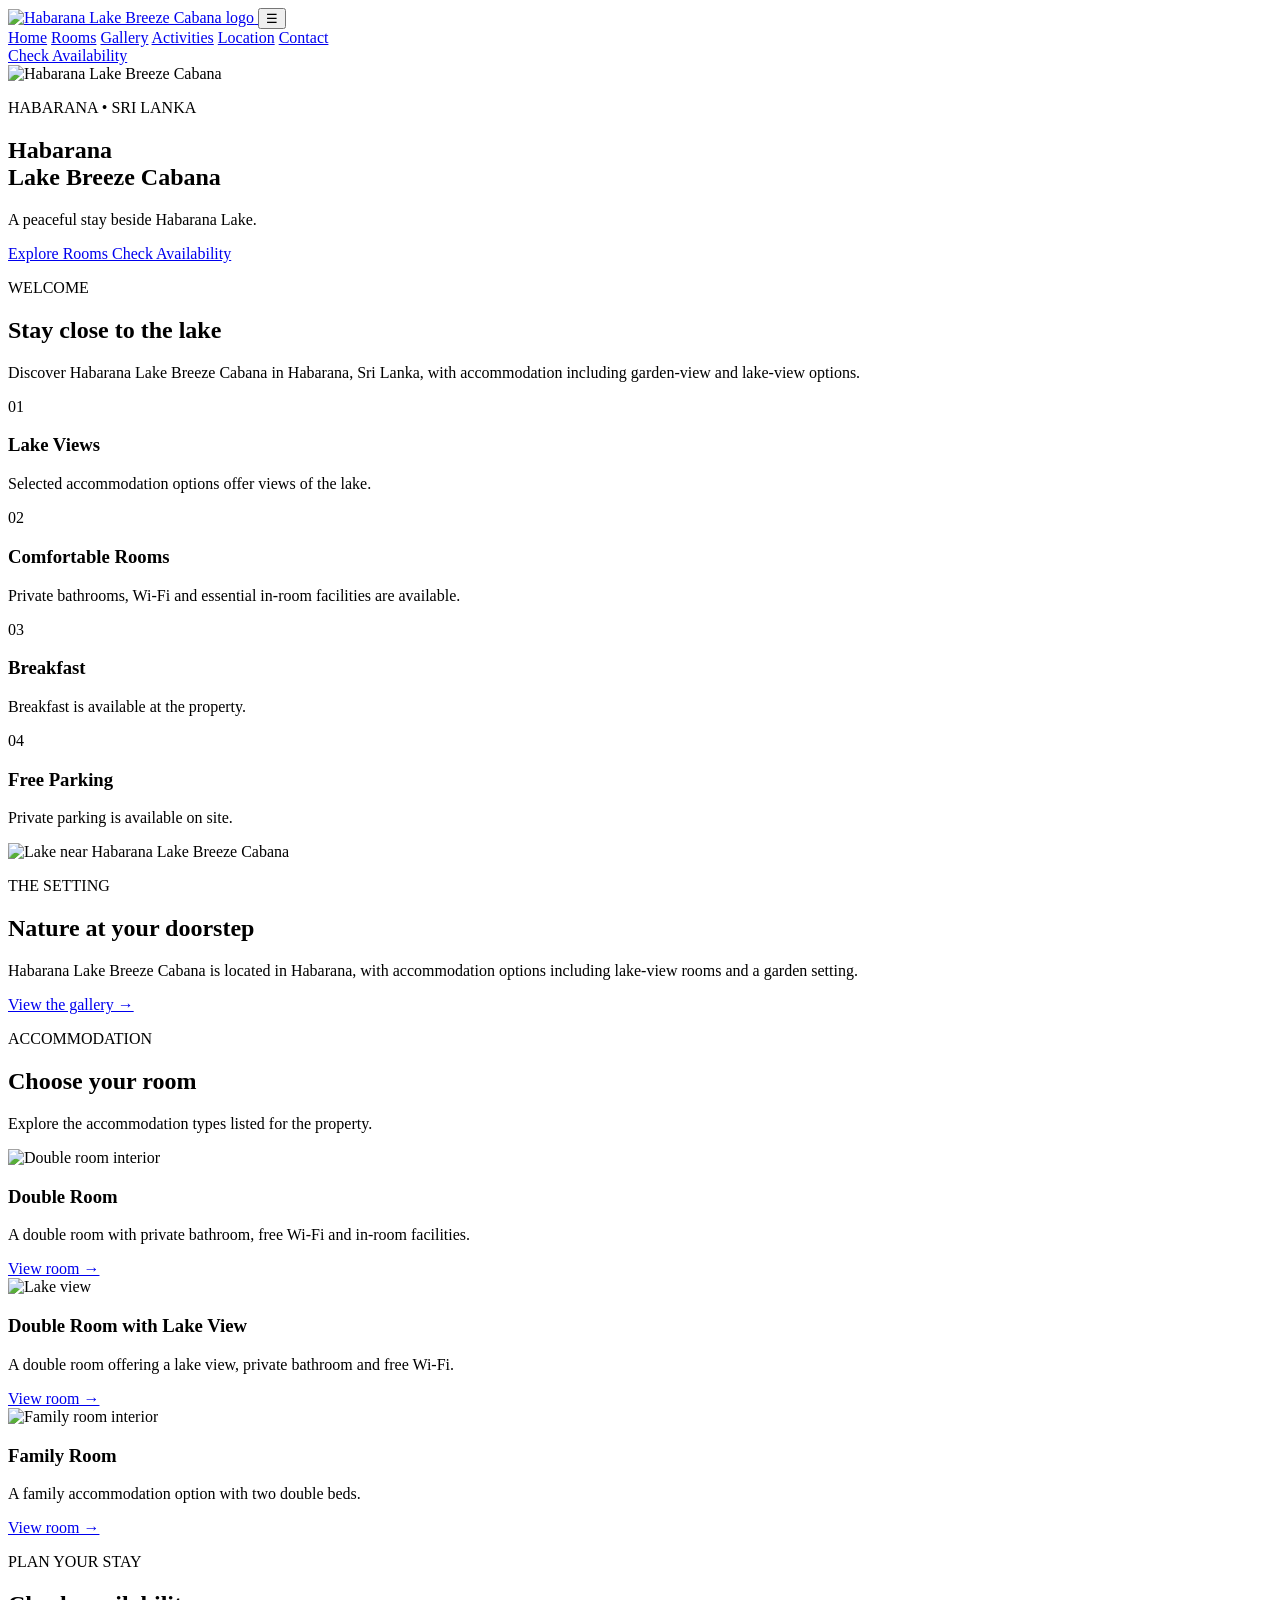
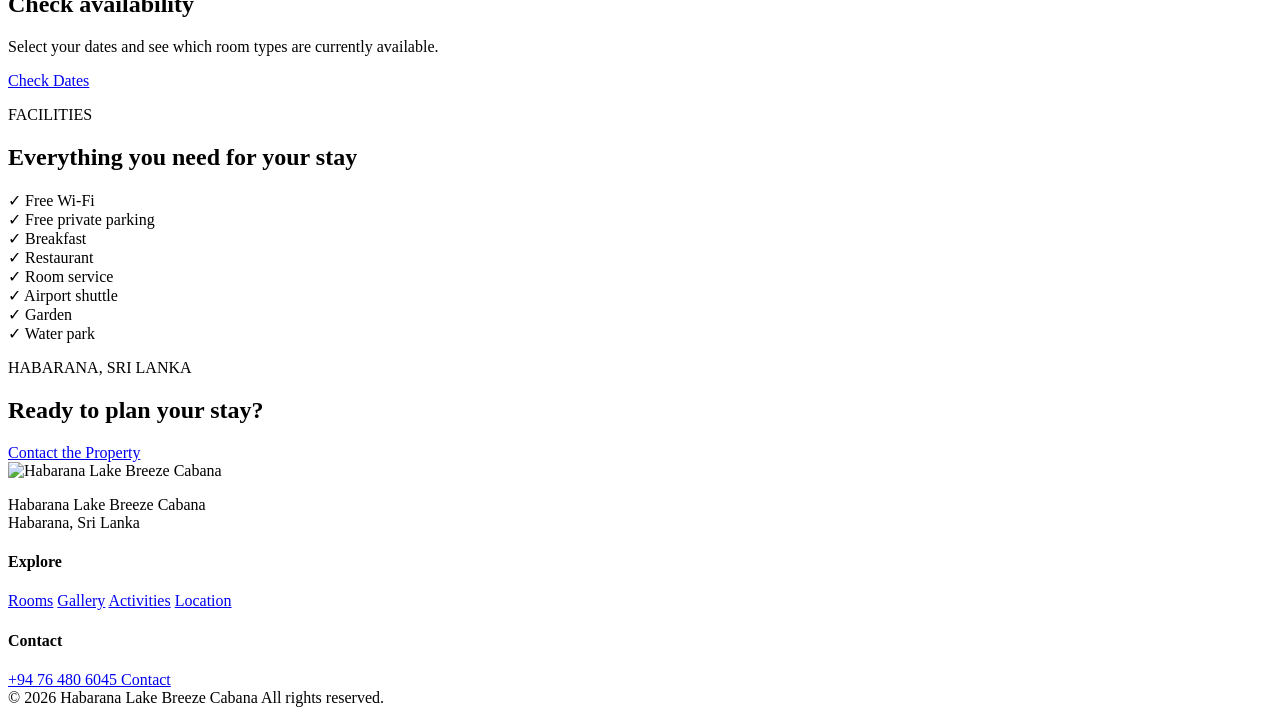
==== index.html @ b533b198 "Add index.html for Habarana Lake Breeze Cabana This commit adds a new HTML file for the Habarana Lak" ====
<!DOCTYPE html>
<html lang="en">
<head>
    <meta charset="UTF-8">
    <meta name="viewport" content="width=device-width, initial-scale=1.0">

    <title>Habarana Lake Breeze Cabana | Habarana, Sri Lanka</title>

    <meta
        name="description"
        content="Habarana Lake Breeze Cabana in Habarana, Sri Lanka. Explore rooms, lake views, facilities, availability and contact information."
    >

    <meta name="theme-color" content="#244b43">

    <link rel="stylesheet" href="style.css">

    <link
        rel="preconnect"
        href="https://fonts.googleapis.com"
    >

    <link
        rel="preconnect"
        href="https://fonts.gstatic.com"
        crossorigin
    >

    <link
        href="https://fonts.googleapis.com/css2?family=DM+Sans:wght@400;500;600;700&family=Playfair+Display:wght@500;600;700&display=swap"
        rel="stylesheet"
    >
</head>

<body>

<header class="site-header">

    <a href="index.html" class="logo">
        <img src="images/logo.png" alt="Habarana Lake Breeze Cabana logo">
    </a>

    <button class="menu-button" id="menuButton" aria-label="Open menu">
        ☰
    </button>

    <nav id="mainNav">
        <a href="index.html">Home</a>
        <a href="rooms.html">Rooms</a>
        <a href="gallery.html">Gallery</a>
        <a href="activities.html">Activities</a>
        <a href="location.html">Location</a>
        <a href="contact.html">Contact</a>
    </nav>

    <a class="header-book" href="rooms.html#availability">
        Check Availability
    </a>

</header>


<main>

<section class="hero">

    <img
        src="images/hero.jpg"
        alt="Habarana Lake Breeze Cabana"
        class="hero-image"
    >

    <div class="hero-overlay"></div>

    <div class="hero-content">

        <p class="eyebrow">HABARANA • SRI LANKA</p>

        <h1>
            Habarana<br>
            Lake Breeze Cabana
        </h1>

        <p class="hero-text">
            A peaceful stay beside Habarana Lake.
        </p>

        <div class="hero-buttons">

            <a href="rooms.html" class="button primary">
                Explore Rooms
            </a>

            <a href="rooms.html#availability" class="button secondary">
                Check Availability
            </a>

        </div>

    </div>

</section>


<section class="intro section">

    <div class="section-heading">

        <p class="eyebrow dark">
            WELCOME
        </p>

        <h2>
            Stay close to the lake
        </h2>

        <p>
            Discover Habarana Lake Breeze Cabana in Habarana,
            Sri Lanka, with accommodation including garden-view
            and lake-view options.
        </p>

    </div>

    <div class="feature-grid">

        <article class="feature-card">
            <span>01</span>
            <h3>Lake Views</h3>
            <p>
                Selected accommodation options offer views
                of the lake.
            </p>
        </article>

        <article class="feature-card">
            <span>02</span>
            <h3>Comfortable Rooms</h3>
            <p>
                Private bathrooms, Wi-Fi and essential
                in-room facilities are available.
            </p>
        </article>

        <article class="feature-card">
            <span>03</span>
            <h3>Breakfast</h3>
            <p>
                Breakfast is available at the property.
            </p>
        </article>

        <article class="feature-card">
            <span>04</span>
            <h3>Free Parking</h3>
            <p>
                Private parking is available on site.
            </p>
        </article>

    </div>

</section>


<section class="split-section">

    <div class="split-image">
        <img
            src="images/lake-1.jpg"
            alt="Lake near Habarana Lake Breeze Cabana"
        >
    </div>

    <div class="split-content">

        <p class="eyebrow dark">
            THE SETTING
        </p>

        <h2>
            Nature at your doorstep
        </h2>

        <p>
            Habarana Lake Breeze Cabana is located in Habarana,
            with accommodation options including lake-view rooms
            and a garden setting.
        </p>

        <a href="gallery.html" class="text-link">
            View the gallery →
        </a>

    </div>

</section>


<section class="rooms-preview section">

    <div class="section-heading">

        <p class="eyebrow dark">
            ACCOMMODATION
        </p>

        <h2>
            Choose your room
        </h2>

        <p>
            Explore the accommodation types listed for the property.
        </p>

    </div>


    <div class="room-grid">

        <article class="room-card">

            <img
                src="images/interior-1.jpg"
                alt="Double room interior"
            >

            <div class="room-card-body">

                <h3>Double Room</h3>

                <p>
                    A double room with private bathroom,
                    free Wi-Fi and in-room facilities.
                </p>

                <a href="rooms.html#double-room">
                    View room →
                </a>

            </div>

        </article>


        <article class="room-card">

            <img
                src="images/lake-2.jpg"
                alt="Lake view"
            >

            <div class="room-card-body">

                <h3>Double Room with Lake View</h3>

                <p>
                    A double room offering a lake view,
                    private bathroom and free Wi-Fi.
                </p>

                <a href="rooms.html#lake-view">
                    View room →
                </a>

            </div>

        </article>


        <article class="room-card">

            <img
                src="images/interior-2.jpg"
                alt="Family room interior"
            >

            <div class="room-card-body">

                <h3>Family Room</h3>

                <p>
                    A family accommodation option with
                    two double beds.
                </p>

                <a href="rooms.html#family-room">
                    View room →
                </a>

            </div>

        </article>

    </div>

</section>


<section class="availability-home">

    <div>

        <p class="eyebrow">
            PLAN YOUR STAY
        </p>

        <h2>
            Check availability
        </h2>

        <p>
            Select your dates and see which room types
            are currently available.
        </p>

    </div>

    <a href="rooms.html#availability" class="button light">
        Check Dates
    </a>

</section>


<section class="facilities section">

    <div class="section-heading">

        <p class="eyebrow dark">
            FACILITIES
        </p>

        <h2>
            Everything you need for your stay
        </h2>

    </div>


    <div class="facility-grid">

        <div>✓ Free Wi-Fi</div>
        <div>✓ Free private parking</div>
        <div>✓ Breakfast</div>
        <div>✓ Restaurant</div>
        <div>✓ Room service</div>
        <div>✓ Airport shuttle</div>
        <div>✓ Garden</div>
        <div>✓ Water park</div>

    </div>

</section>


<section class="cta-section">

    <div>

        <p class="eyebrow">
            HABARANA, SRI LANKA
        </p>

        <h2>
            Ready to plan your stay?
        </h2>

    </div>

    <a href="contact.html" class="button light">
        Contact the Property
    </a>

</section>

</main>


<footer>

    <div class="footer-main">

        <div>

            <img
                src="images/logo.png"
                class="footer-logo"
                alt="Habarana Lake Breeze Cabana"
            >

            <p>
                Habarana Lake Breeze Cabana<br>
                Habarana, Sri Lanka
            </p>

        </div>


        <div>

            <h4>Explore</h4>

            <a href="rooms.html">Rooms</a>
            <a href="gallery.html">Gallery</a>
            <a href="activities.html">Activities</a>
            <a href="location.html">Location</a>

        </div>


        <div>

            <h4>Contact</h4>

            <a href="tel:+94764806045">
                +94 76 480 6045
            </a>

            <a href="contact.html">
                Contact
            </a>

        </div>

    </div>


    <div class="footer-bottom">

        <span>
            © 2026 Habarana Lake Breeze Cabana
        </span>

        <span>
            All rights reserved.
        </span>

    </div>

</footer>


<script src="script.js"></script>

</body>
</html>
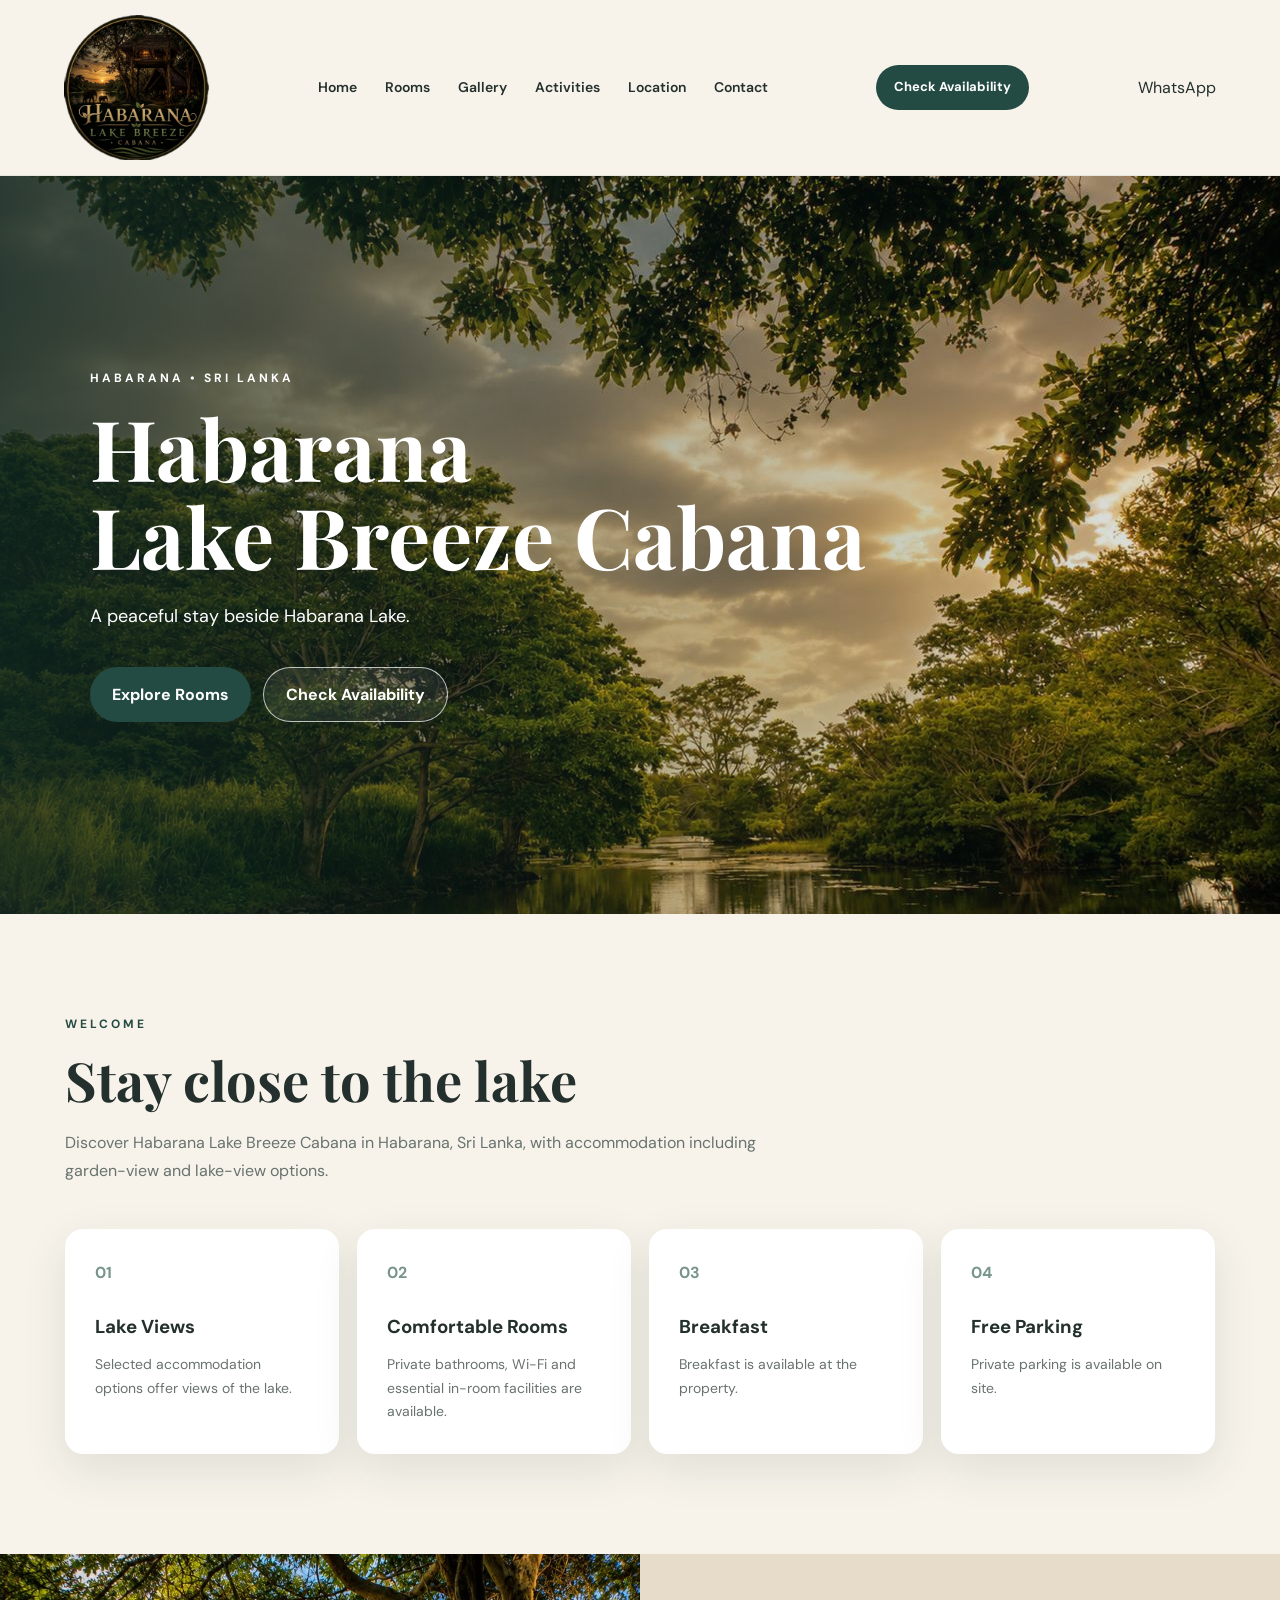
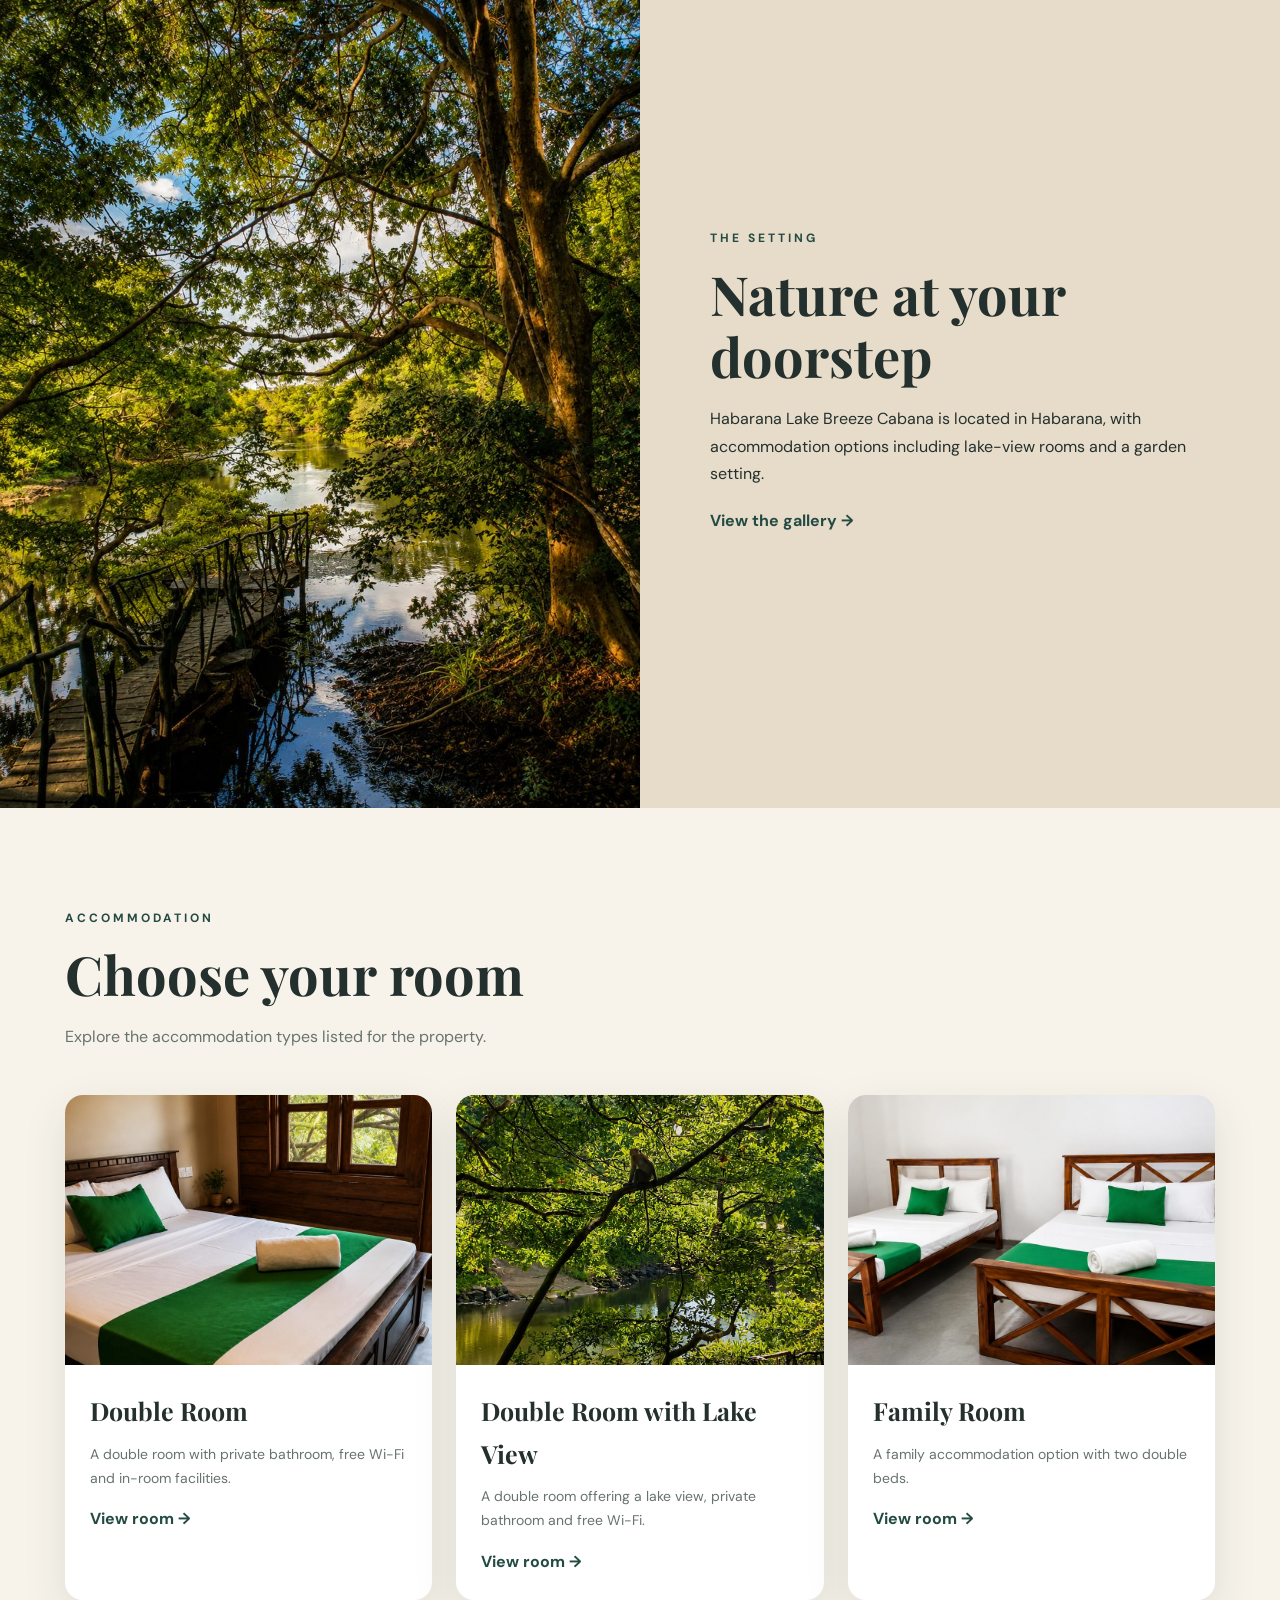
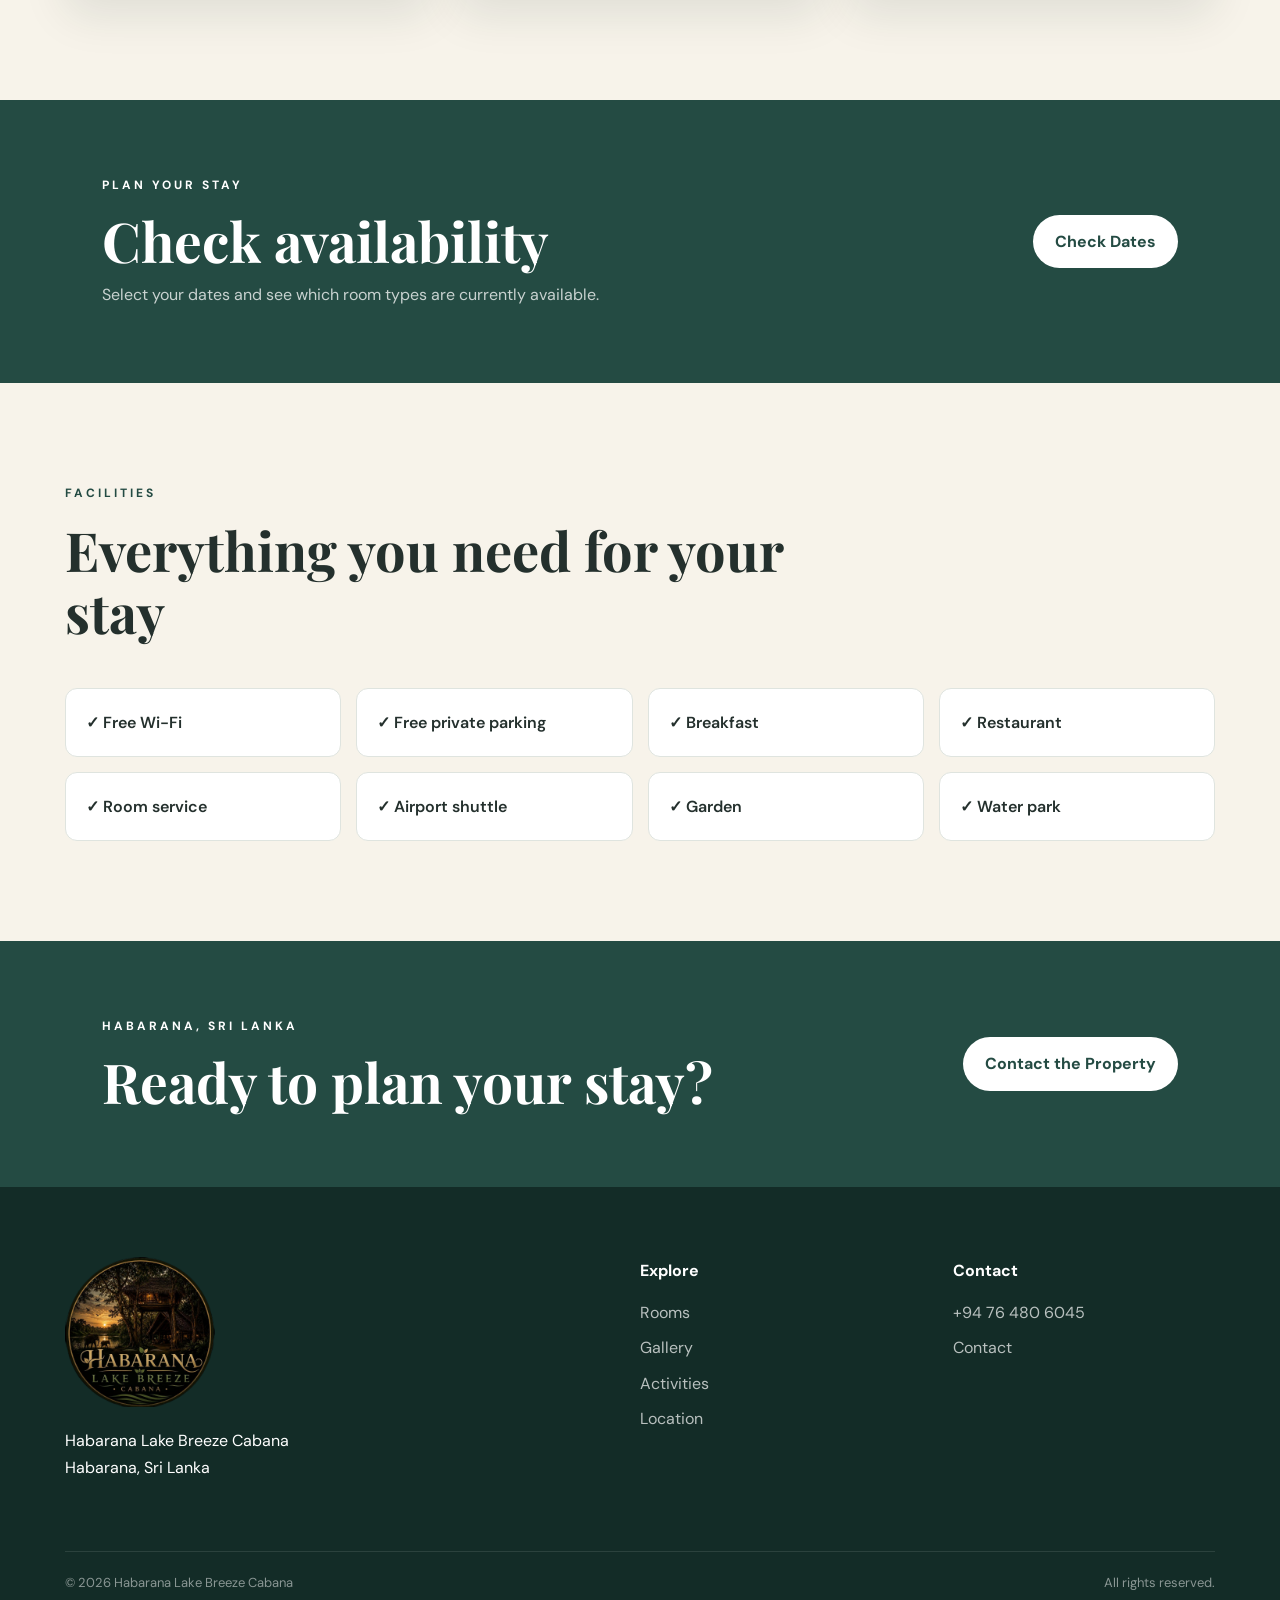
==== commit cf1e44d5: "Add WhatsApp button to index.html" ====
--- a/index.html
+++ b/index.html
@@ -57,6 +57,15 @@
         Check Availability
     </a>
 
+    <a
+    href="https://wa.me/94764806045"
+    class="whatsapp-button"
+    target="_blank"
+    rel="noopener noreferrer"
+>
+    WhatsApp
+    </a>
+    
 </header>
 
 
--- a/style.css
+++ b/style.css
@@ -0,0 +1,1265 @@
+:root {
+
+    --forest: #244b43;
+    --forest-dark: #17362f;
+    --sage: #78958a;
+    --cream: #f7f3ea;
+    --sand: #e7dcc9;
+    --white: #ffffff;
+    --ink: #24302d;
+    --muted: #68736f;
+    --border: #dfe4df;
+
+    --serif: "Playfair Display", serif;
+    --sans: "DM Sans", sans-serif;
+
+    --radius: 18px;
+    --shadow: 0 15px 45px rgba(20, 45, 38, .10);
+
+}
+
+
+* {
+    box-sizing: border-box;
+    margin: 0;
+    padding: 0;
+}
+
+
+html {
+    scroll-behavior: smooth;
+}
+
+
+body {
+
+    font-family: var(--sans);
+    color: var(--ink);
+    background: var(--cream);
+    line-height: 1.7;
+
+}
+
+
+img {
+
+    width: 100%;
+    display: block;
+    object-fit: cover;
+
+}
+
+
+a {
+
+    color: inherit;
+    text-decoration: none;
+
+}
+
+
+.site-header {
+
+    position: sticky;
+    top: 0;
+    z-index: 1000;
+
+    display: flex;
+    align-items: center;
+    justify-content: space-between;
+
+    gap: 25px;
+
+    padding: 15px 5%;
+
+    background: rgba(247,243,234,.96);
+    backdrop-filter: blur(12px);
+
+    border-bottom: 1px solid rgba(36,75,67,.08);
+
+}
+
+
+.logo img {
+
+    width: 145px;
+    height: auto;
+    object-fit: contain;
+
+}
+
+
+nav {
+
+    display: flex;
+    align-items: center;
+    gap: 28px;
+
+}
+
+
+nav a {
+
+    font-size: 14px;
+    font-weight: 600;
+    color: var(--ink);
+
+    transition: .25s ease;
+
+}
+
+
+nav a:hover {
+
+    color: var(--forest);
+
+}
+
+
+.header-book {
+
+    background: var(--forest);
+    color: white;
+
+    padding: 11px 18px;
+
+    border-radius: 50px;
+
+    font-size: 13px;
+    font-weight: 700;
+
+}
+
+
+.menu-button {
+
+    display: none;
+
+    border: none;
+    background: transparent;
+
+    font-size: 25px;
+
+}
+
+
+.hero {
+
+    position: relative;
+    min-height: 82vh;
+
+    display: flex;
+    align-items: center;
+
+    overflow: hidden;
+
+}
+
+
+.hero-image {
+
+    position: absolute;
+    inset: 0;
+
+    width: 100%;
+    height: 100%;
+
+    object-fit: cover;
+
+}
+
+
+.hero-overlay {
+
+    position: absolute;
+    inset: 0;
+
+    background:
+        linear-gradient(
+            90deg,
+            rgba(15,40,34,.80),
+            rgba(15,40,34,.30),
+            rgba(15,40,34,.10)
+        );
+
+}
+
+
+.hero-content {
+
+    position: relative;
+    z-index: 2;
+
+    width: min(1100px, 90%);
+
+    margin: auto;
+
+    color: white;
+
+}
+
+
+.eyebrow {
+
+    font-size: 12px;
+    font-weight: 700;
+
+    letter-spacing: 3px;
+
+    margin-bottom: 15px;
+
+}
+
+
+.eyebrow.dark {
+
+    color: var(--forest);
+
+}
+
+
+.hero h1,
+.page-hero h1 {
+
+    font-family: var(--serif);
+
+    font-size: clamp(44px, 7vw, 84px);
+
+    line-height: 1.05;
+
+    max-width: 800px;
+
+}
+
+
+.hero-text {
+
+    margin-top: 22px;
+
+    font-size: 18px;
+
+    max-width: 550px;
+
+}
+
+
+.hero-buttons {
+
+    display: flex;
+    gap: 12px;
+
+    margin-top: 35px;
+
+    flex-wrap: wrap;
+
+}
+
+
+.button {
+
+    display: inline-flex;
+
+    align-items: center;
+    justify-content: center;
+
+    padding: 13px 22px;
+
+    border-radius: 50px;
+
+    font-weight: 700;
+
+    transition: .25s ease;
+
+    border: none;
+
+    cursor: pointer;
+
+}
+
+
+.button.primary {
+
+    background: var(--forest);
+    color: white;
+
+}
+
+
+.button.primary:hover {
+
+    background: var(--forest-dark);
+
+    transform: translateY(-2px);
+
+}
+
+
+.button.secondary {
+
+    border: 1px solid rgba(255,255,255,.7);
+
+    color: white;
+
+    background: rgba(255,255,255,.08);
+
+}
+
+
+.button.light {
+
+    background: white;
+    color: var(--forest);
+
+}
+
+
+.section {
+
+    width: min(1150px, 90%);
+
+    margin: auto;
+
+    padding-top: 100px;
+    padding-bottom: 100px;
+
+}
+
+
+.section-heading {
+
+    max-width: 720px;
+
+    margin-bottom: 45px;
+
+}
+
+
+.section-heading h2,
+.split-content h2,
+.booking-note h2 {
+
+    font-family: var(--serif);
+
+    font-size: clamp(34px, 5vw, 54px);
+
+    line-height: 1.15;
+
+    margin-bottom: 18px;
+
+}
+
+
+.section-heading p:last-child {
+
+    color: var(--muted);
+
+}
+
+
+.feature-grid {
+
+    display: grid;
+
+    grid-template-columns: repeat(4, 1fr);
+
+    gap: 18px;
+
+}
+
+
+.feature-card {
+
+    background: white;
+
+    padding: 30px;
+
+    border-radius: var(--radius);
+
+    box-shadow: var(--shadow);
+
+}
+
+
+.feature-card span {
+
+    color: var(--sage);
+
+    font-weight: 700;
+
+}
+
+
+.feature-card h3 {
+
+    margin: 25px 0 10px;
+
+}
+
+
+.feature-card p {
+
+    color: var(--muted);
+
+    font-size: 14px;
+
+}
+
+
+.split-section {
+
+    display: grid;
+
+    grid-template-columns: 1fr 1fr;
+
+    min-height: 550px;
+
+}
+
+
+.split-image img {
+
+    height: 100%;
+
+}
+
+
+.split-content {
+
+    display: flex;
+
+    flex-direction: column;
+
+    justify-content: center;
+
+    padding: 70px;
+
+    background: var(--sand);
+
+}
+
+
+.text-link {
+
+    display: inline-block;
+
+    color: var(--forest);
+
+    font-weight: 700;
+
+    margin-top: 20px;
+
+}
+
+
+.room-grid {
+
+    display: grid;
+
+    grid-template-columns: repeat(3,1fr);
+
+    gap: 24px;
+
+}
+
+
+.room-card {
+
+    overflow: hidden;
+
+    border-radius: var(--radius);
+
+    background: white;
+
+    box-shadow: var(--shadow);
+
+}
+
+
+.room-card img {
+
+    height: 270px;
+
+}
+
+
+.room-card-body {
+
+    padding: 25px;
+
+}
+
+
+.room-card-body h3 {
+
+    font-family: var(--serif);
+
+    font-size: 25px;
+
+    margin-bottom: 10px;
+
+}
+
+
+.room-card-body p {
+
+    color: var(--muted);
+
+    font-size: 14px;
+
+    margin-bottom: 15px;
+
+}
+
+
+.room-card-body a {
+
+    color: var(--forest);
+
+    font-weight: 700;
+
+}
+
+
+.availability-home,
+.cta-section {
+
+    background: var(--forest);
+
+    color: white;
+
+    padding: 75px 8%;
+
+    display: flex;
+
+    align-items: center;
+
+    justify-content: space-between;
+
+    gap: 30px;
+
+}
+
+
+.availability-home h2,
+.cta-section h2 {
+
+    font-family: var(--serif);
+
+    font-size: clamp(34px,5vw,55px);
+
+    line-height: 1.1;
+
+}
+
+
+.availability-home p:not(.eyebrow) {
+
+    color: rgba(255,255,255,.75);
+
+    margin-top: 10px;
+
+}
+
+
+.facility-grid {
+
+    display: grid;
+
+    grid-template-columns: repeat(4,1fr);
+
+    gap: 15px;
+
+}
+
+
+.facility-grid div {
+
+    background: white;
+
+    padding: 20px;
+
+    border-radius: 12px;
+
+    border: 1px solid var(--border);
+
+    font-weight: 600;
+
+}
+
+
+.page-hero {
+
+    background: var(--forest);
+
+    color: white;
+
+    padding: 100px 5%;
+
+}
+
+
+.page-hero p:last-child {
+
+    margin-top: 20px;
+
+    color: rgba(255,255,255,.75);
+
+}
+
+
+.room-detail-grid {
+
+    display: flex;
+
+    flex-direction: column;
+
+    gap: 35px;
+
+}
+
+
+.room-detail {
+
+    display: grid;
+
+    grid-template-columns: 42% 58%;
+
+    background: white;
+
+    border-radius: var(--radius);
+
+    overflow: hidden;
+
+    box-shadow: var(--shadow);
+
+}
+
+
+.room-detail img {
+
+    height: 100%;
+
+    min-height: 450px;
+
+}
+
+
+.room-detail > div {
+
+    padding: 45px;
+
+}
+
+
+.room-detail h2 {
+
+    font-family: var(--serif);
+
+    font-size: 35px;
+
+    margin-bottom: 15px;
+
+}
+
+
+.room-detail p {
+
+    color: var(--muted);
+
+}
+
+
+.room-detail ul {
+
+    display: grid;
+
+    grid-template-columns: 1fr 1fr;
+
+    margin-top: 25px;
+
+    gap: 8px;
+
+    list-style: none;
+
+    font-size: 14px;
+
+}
+
+
+.room-detail li::before {
+
+    content: "✓ ";
+
+    color: var(--forest);
+
+    font-weight: 700;
+
+}
+
+
+.availability-section {
+
+    background: var(--forest);
+
+    color: white;
+
+    padding: 100px 5%;
+
+}
+
+
+.availability-container {
+
+    width: min(1100px,100%);
+
+    margin: auto;
+
+}
+
+
+.light-heading p:last-child {
+
+    color: rgba(255,255,255,.7);
+
+}
+
+
+.availability-form {
+
+    display: grid;
+
+    grid-template-columns: 1fr 1fr auto;
+
+    gap: 15px;
+
+    align-items: end;
+
+}
+
+
+.availability-form label {
+
+    display: block;
+
+    font-size: 13px;
+
+    margin-bottom: 8px;
+
+}
+
+
+.availability-form input {
+
+    width: 100%;
+
+    padding: 15px;
+
+    border: none;
+
+    border-radius: 10px;
+
+    font: inherit;
+
+}
+
+
+.availability-results {
+
+    margin-top: 35px;
+
+    display: grid;
+
+    gap: 15px;
+
+}
+
+
+.availability-card {
+
+    background: white;
+
+    color: var(--ink);
+
+    padding: 25px;
+
+    border-radius: 15px;
+
+    display: flex;
+
+    justify-content: space-between;
+
+    align-items: center;
+
+    gap: 20px;
+
+}
+
+
+.available {
+
+    color: #28734f;
+
+    font-weight: 700;
+
+}
+
+
+.unavailable {
+
+    color: #a74646;
+
+    font-weight: 700;
+
+}
+
+
+.booking-note {
+
+    background: white;
+
+    padding: 50px;
+
+    border-radius: var(--radius);
+
+    box-shadow: var(--shadow);
+
+}
+
+
+.gallery-grid {
+
+    display: grid;
+
+    grid-template-columns: repeat(3,1fr);
+
+    gap: 15px;
+
+}
+
+
+.gallery-grid figure {
+
+    overflow: hidden;
+
+    border-radius: 15px;
+
+}
+
+
+.gallery-grid img {
+
+    height: 300px;
+
+    transition: transform .4s ease;
+
+}
+
+
+.gallery-grid figure:hover img {
+
+    transform: scale(1.04);
+
+}
+
+
+.gallery-large {
+
+    grid-column: span 2;
+
+}
+
+
+.gallery-wide {
+
+    grid-column: span 2;
+
+}
+
+
+.activity-feature {
+
+    display: grid;
+
+    grid-template-columns: 1.2fr .8fr;
+
+    background: white;
+
+    border-radius: var(--radius);
+
+    overflow: hidden;
+
+    box-shadow: var(--shadow);
+
+}
+
+
+.activity-feature img {
+
+    min-height: 450px;
+
+}
+
+
+.activity-feature > div {
+
+    padding: 55px;
+
+    display: flex;
+
+    flex-direction: column;
+
+    justify-content: center;
+
+}
+
+
+.activity-number {
+
+    color: var(--sage);
+
+    font-weight: 700;
+
+}
+
+
+.activity-feature h2 {
+
+    font-family: var(--serif);
+
+    font-size: 45px;
+
+    margin: 15px 0;
+
+}
+
+
+.nearby-grid {
+
+    display: grid;
+
+    grid-template-columns: repeat(4,1fr);
+
+    gap: 20px;
+
+}
+
+
+.nearby-grid article {
+
+    background: white;
+
+    padding: 30px;
+
+    border-radius: var(--radius);
+
+    box-shadow: var(--shadow);
+
+}
+
+
+.nearby-grid span {
+
+    color: var(--sage);
+
+    font-weight: 700;
+
+}
+
+
+.nearby-grid h3 {
+
+    margin: 15px 0;
+
+    font-family: var(--serif);
+
+    font-size: 22px;
+
+}
+
+
+.nearby-grid p {
+
+    color: var(--muted);
+
+    font-size: 14px;
+
+}
+
+
+.location-layout {
+
+    display: grid;
+
+    grid-template-columns: 1fr 1fr;
+
+    gap: 50px;
+
+    align-items: center;
+
+}
+
+
+.map-box {
+
+    min-height: 450px;
+
+    border-radius: var(--radius);
+
+    overflow: hidden;
+
+    box-shadow: var(--shadow);
+
+}
+
+
+.map-box iframe {
+
+    width: 100%;
+
+    height: 450px;
+
+    border: 0;
+
+}
+
+
+.contact-grid {
+
+    display: grid;
+
+    grid-template-columns: repeat(3,1fr);
+
+    gap: 20px;
+
+}
+
+
+.contact-card {
+
+    background: white;
+
+    padding: 35px;
+
+    border-radius: var(--radius);
+
+    box-shadow: var(--shadow);
+
+}
+
+
+.contact-card h2 {
+
+    font-family: var(--serif);
+
+    margin: 15px 0;
+
+}
+
+
+.contact-card p {
+
+    color: var(--muted);
+
+}
+
+
+footer {
+
+    background: #132c27;
+
+    color: white;
+
+}
+
+
+.footer-main {
+
+    width: min(1150px,90%);
+
+    margin: auto;
+
+    padding: 70px 0;
+
+    display: grid;
+
+    grid-template-columns: 2fr 1fr 1fr;
+
+    gap: 50px;
+
+}
+
+
+.footer-logo {
+
+    width: 150px;
+
+    margin-bottom: 20px;
+
+}
+
+
+.footer-main h4 {
+
+    margin-bottom: 15px;
+
+}
+
+
+.footer-main a {
+
+    display: block;
+
+    color: rgba(255,255,255,.7);
+
+    margin: 8px 0;
+
+}
+
+
+.footer-bottom {
+
+    border-top: 1px solid rgba(255,255,255,.1);
+
+    width: min(1150px,90%);
+
+    margin: auto;
+
+    padding: 20px 0;
+
+    display: flex;
+
+    justify-content: space-between;
+
+    color: rgba(255,255,255,.5);
+
+    font-size: 13px;
+
+}
+
+
+@media(max-width:900px) {
+
+    nav {
+        display: none;
+        position: absolute;
+        top: 75px;
+        left: 0;
+        width: 100%;
+        padding: 25px;
+        background: var(--cream);
+        flex-direction: column;
+    }
+
+    nav.open {
+        display: flex;
+    }
+
+    .menu-button {
+        display: block;
+    }
+
+    .header-book {
+        display: none;
+    }
+
+    .feature-grid,
+    .facility-grid,
+    .nearby-grid {
+        grid-template-columns: 1fr 1fr;
+    }
+
+    .room-grid,
+    .contact-grid {
+        grid-template-columns: 1fr;
+    }
+
+    .split-section,
+    .location-layout,
+    .activity-feature,
+    .room-detail {
+        grid-template-columns: 1fr;
+    }
+
+    .split-content {
+        padding: 50px 7%;
+    }
+
+    .room-detail img {
+        min-height: 300px;
+    }
+
+    .availability-form {
+        grid-template-columns: 1fr;
+    }
+
+    .gallery-grid {
+        grid-template-columns: 1fr 1fr;
+    }
+
+    .gallery-large,
+    .gallery-wide {
+        grid-column: span 2;
+    }
+
+    .footer-main {
+        grid-template-columns: 1fr 1fr;
+    }
+
+}
+
+
+@media(max-width:600px) {
+
+    .section {
+        padding-top: 70px;
+        padding-bottom: 70px;
+    }
+
+    .hero {
+        min-height: 75vh;
+    }
+
+    .feature-grid,
+    .facility-grid,
+    .nearby-grid,
+    .gallery-grid {
+        grid-template-columns: 1fr;
+    }
+
+    .gallery-large,
+    .gallery-wide {
+        grid-column: span 1;
+    }
+
+    .gallery-grid img {
+        height: 260px;
+    }
+
+    .availability-home,
+    .cta-section {
+        flex-direction: column;
+        align-items: flex-start;
+    }
+
+    .room-detail > div {
+        padding: 30px;
+    }
+
+    .room-detail ul {
+        grid-template-columns: 1fr;
+    }
+
+    .activity-feature > div {
+        padding: 35px;
+    }
+
+    .footer-main {
+        grid-template-columns: 1fr;
+    }
+
+    .footer-bottom {
+        flex-direction: column;
+        gap: 5px;
+    }
+
+}
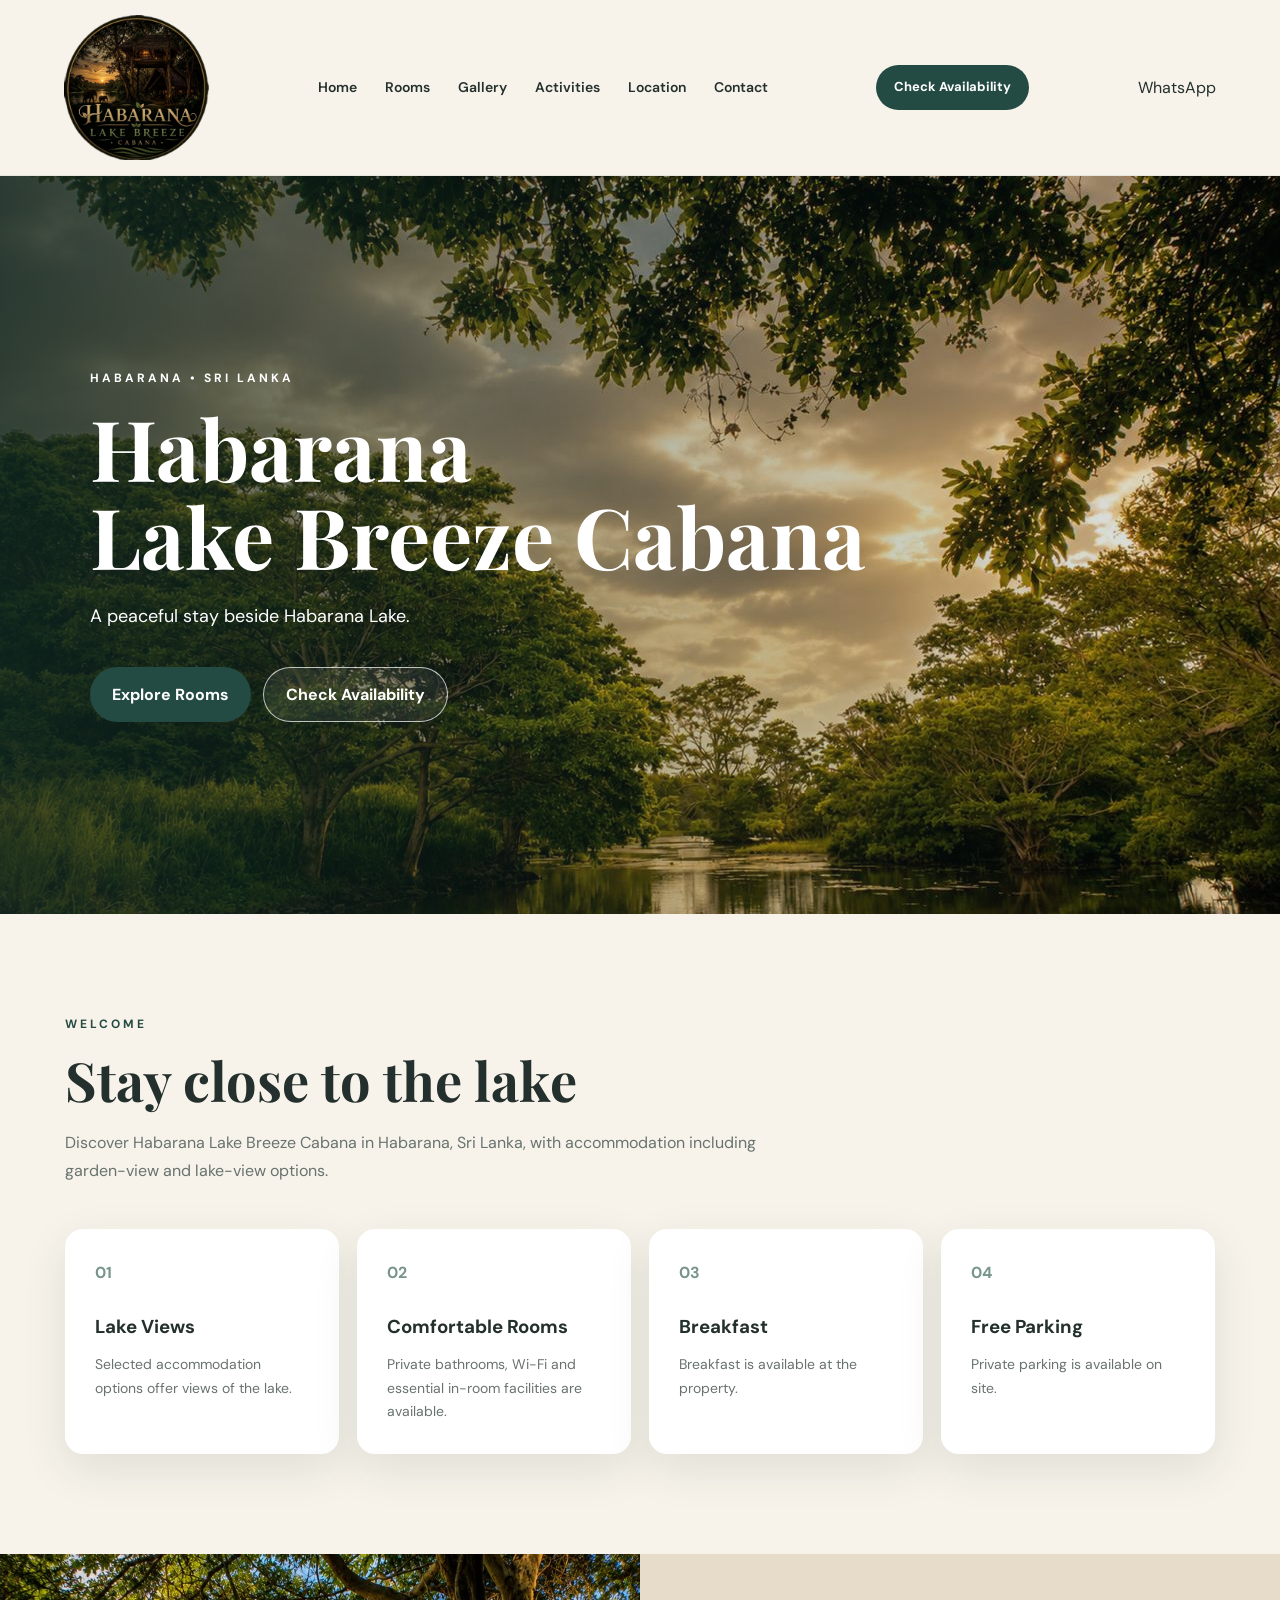
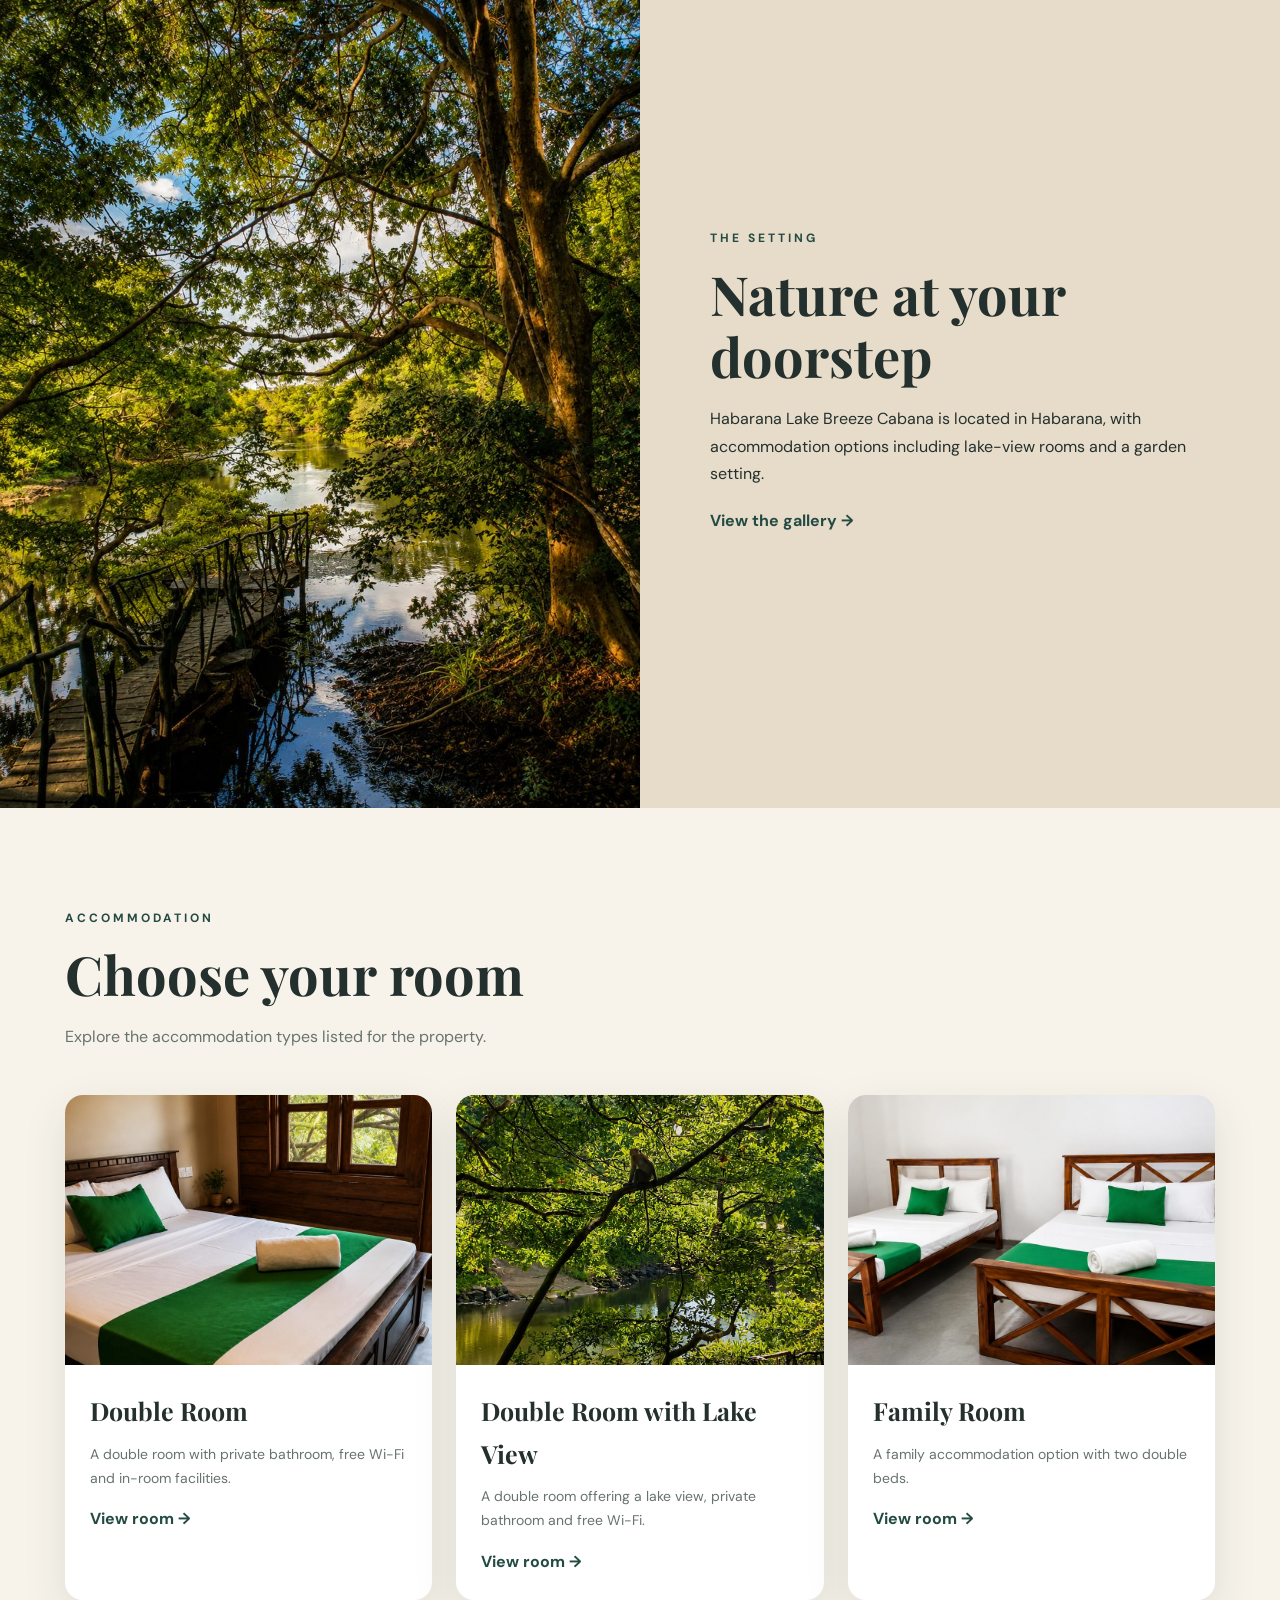
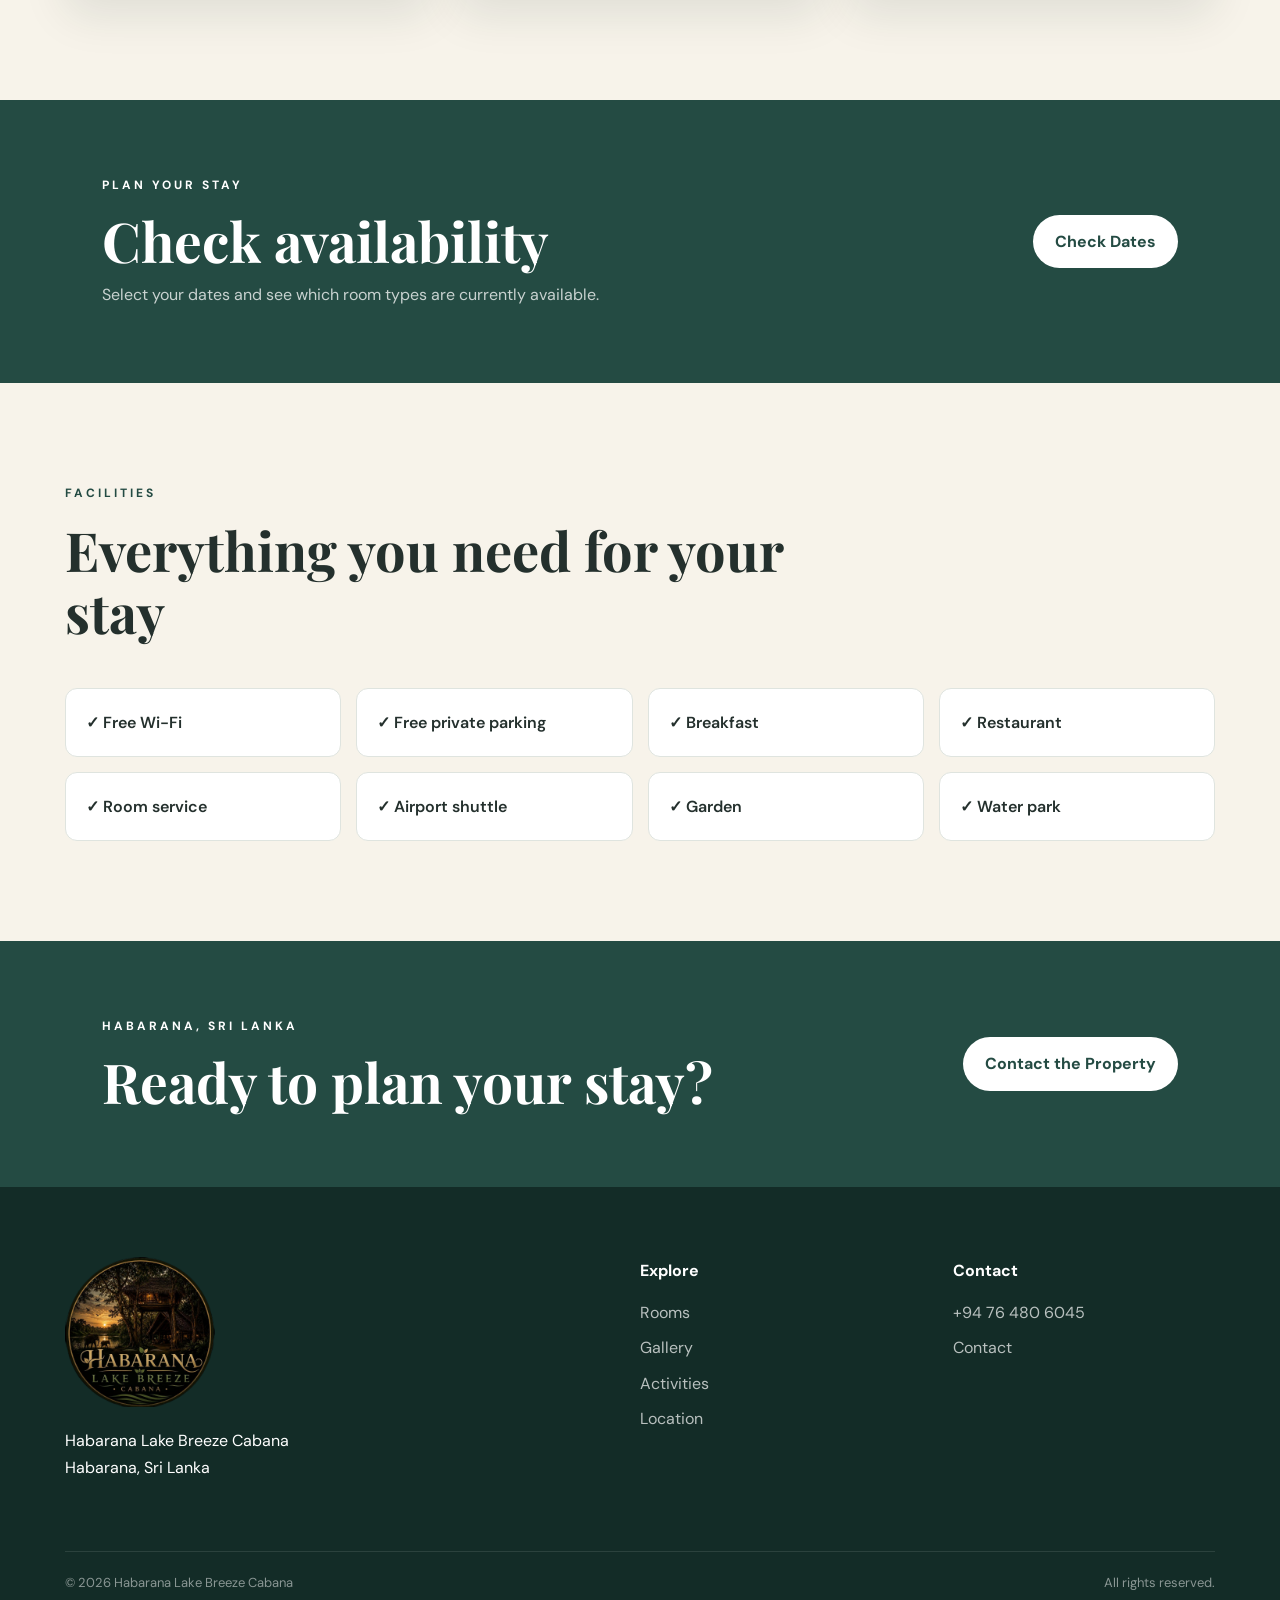
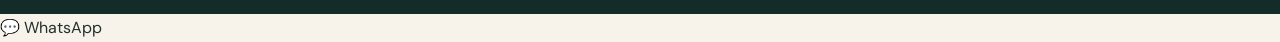
==== commit 1b8048e5: "Add WhatsApp chat link in footer Added a WhatsApp chat link to the footer." ====
--- a/index.html
+++ b/index.html
@@ -449,8 +449,18 @@
 
 </footer>
 
-
 <script src="script.js"></script>
 
+    <a
+    href="https://wa.me/94764806045"
+    class="whatsapp-float"
+    target="_blank"
+    rel="noopener noreferrer"
+    aria-label="Chat with Habarana Lake Breeze Cabana on WhatsApp"
+>
+    <span>💬</span>
+    WhatsApp
+    </a>
+    
 </body>
 </html>
--- a/style.css
+++ b/style.css
@@ -1255,6 +1255,49 @@
 
     .footer-main {
         grid-template-columns: 1fr;
+
+        
+        .whatsapp-float {
+    position: fixed;
+    right: 20px;
+    bottom: 20px;
+    z-index: 9999;
+
+    display: flex;
+    align-items: center;
+    gap: 8px;
+
+    background: #25D366;
+    color: white;
+
+    padding: 13px 18px;
+    border-radius: 50px;
+
+    font-size: 14px;
+    font-weight: 700;
+
+    box-shadow: 0 10px 30px rgba(0,0,0,.20);
+
+    transition: .25s ease;
+}
+
+.whatsapp-float:hover {
+    transform: translateY(-3px);
+}
+
+.whatsapp-float span {
+    font-size: 18px;
+}
+
+@media (max-width: 600px) {
+
+    .whatsapp-float {
+        right: 15px;
+        bottom: 15px;
+        padding: 12px 16px;
+    }
+
+        }
     }
 
     .footer-bottom {
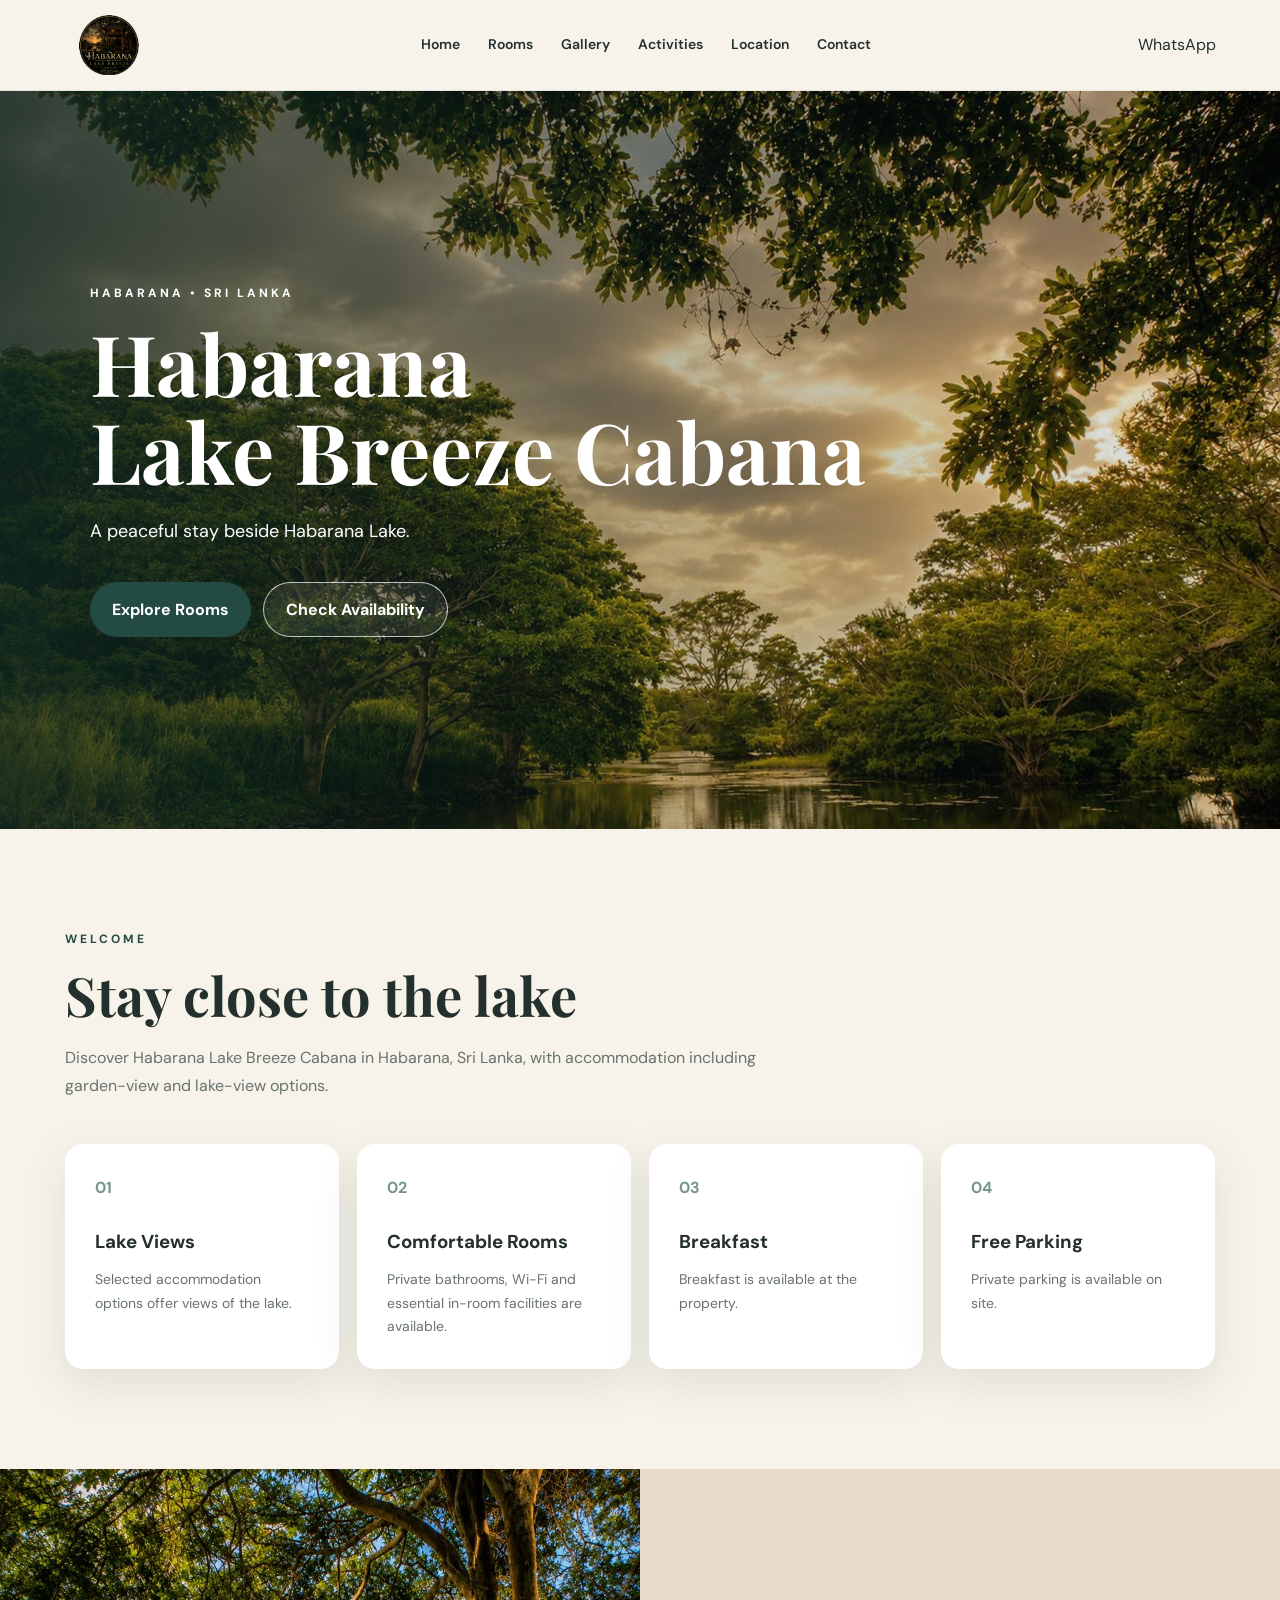
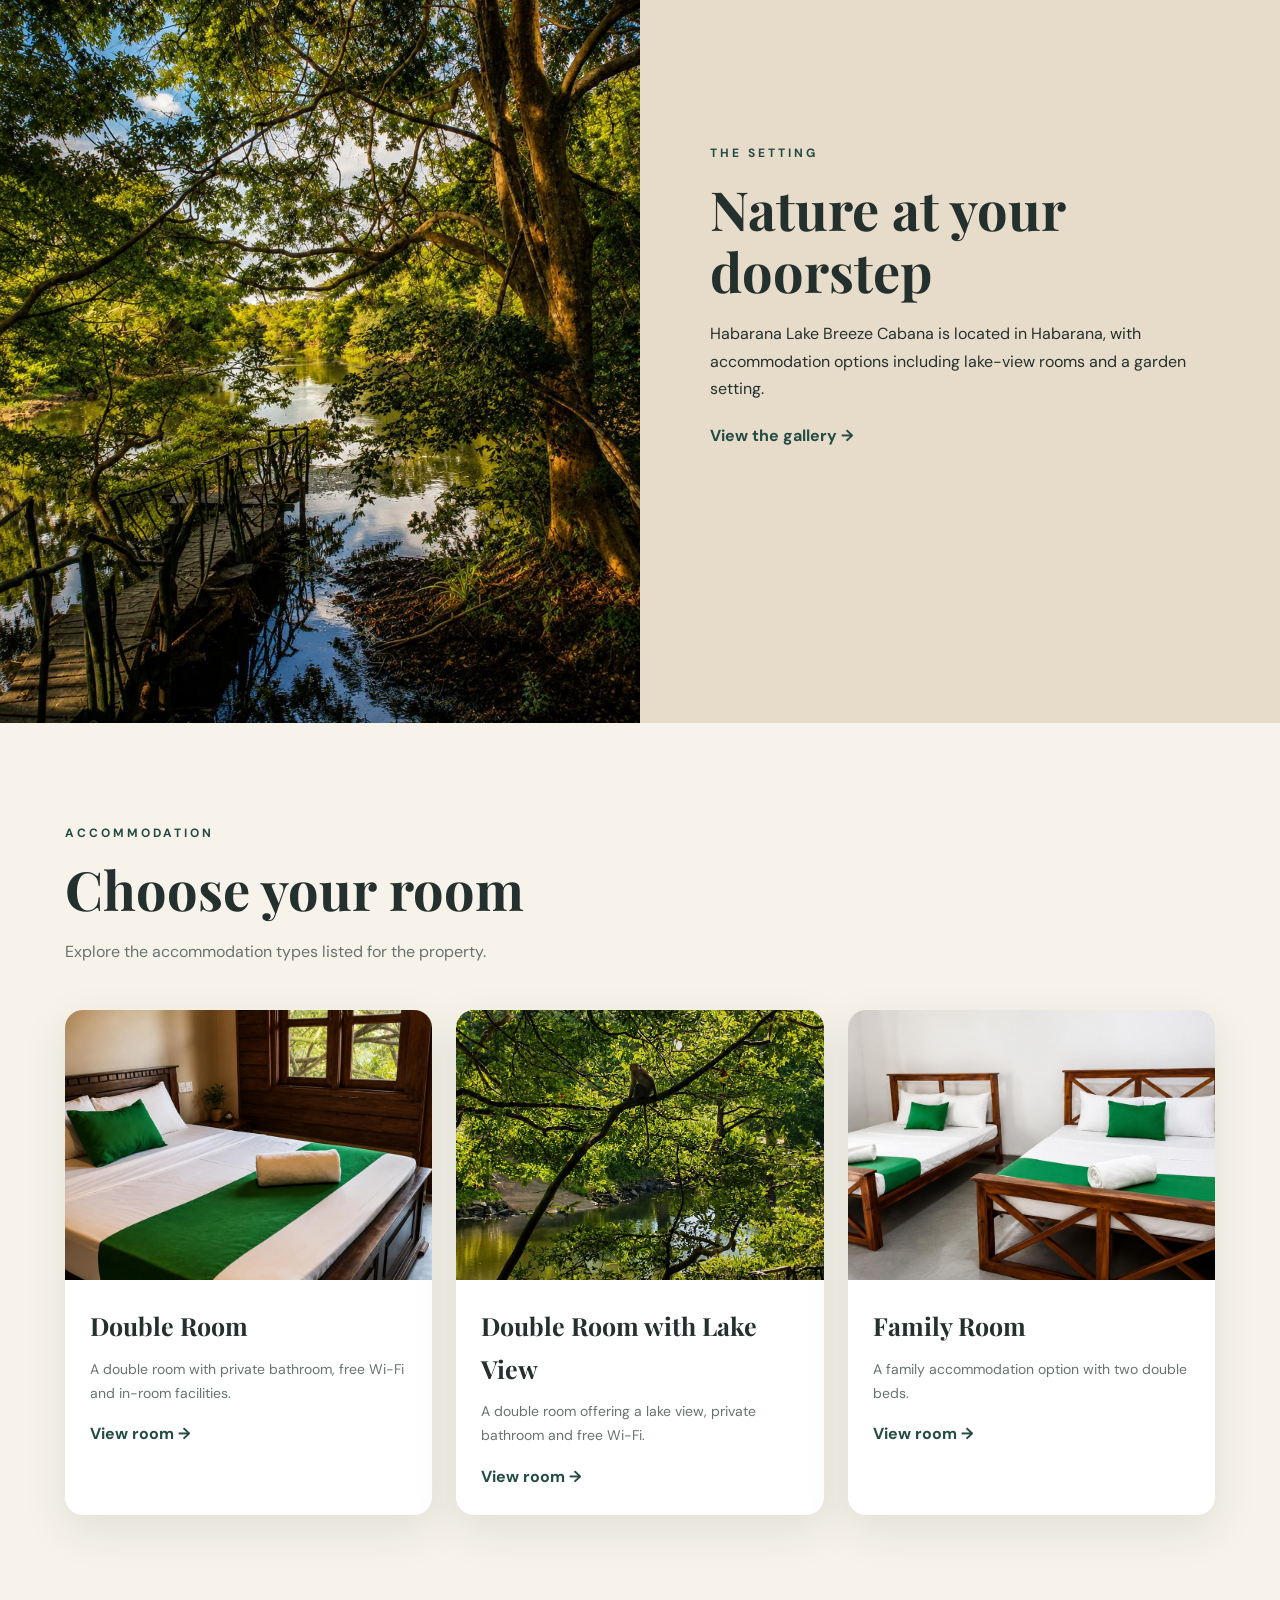
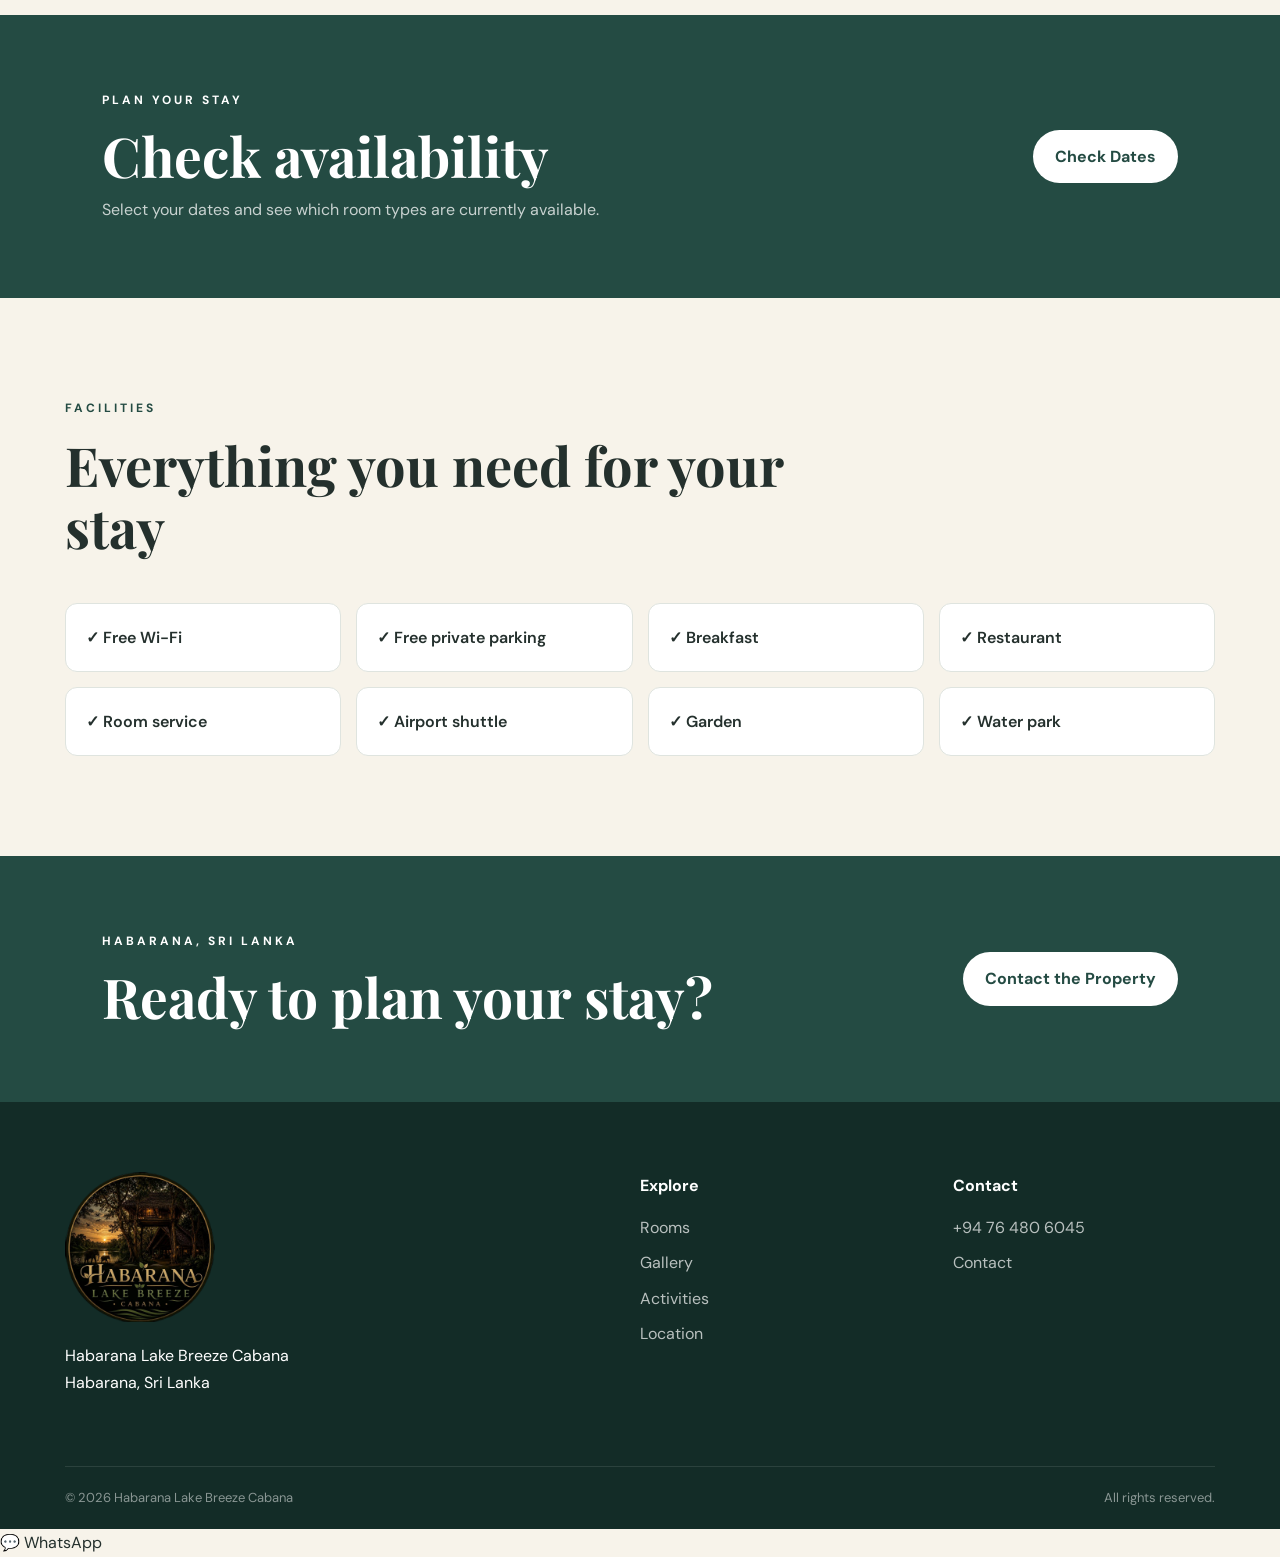
==== commit 9e9d2bf7: "Remove 'Check Availability' link from index.html Removed 'Check Availability' link from the header." ====
--- a/index.html
+++ b/index.html
@@ -52,10 +52,6 @@
         <a href="location.html">Location</a>
         <a href="contact.html">Contact</a>
     </nav>
-
-    <a class="header-book" href="rooms.html#availability">
-        Check Availability
-    </a>
 
     <a
     href="https://wa.me/94764806045"
--- a/style.css
+++ b/style.css
@@ -82,8 +82,8 @@
 
 .logo img {
 
-    width: 145px;
-    height: auto;
+    width: 90px;
+    height: 60px;
     object-fit: contain;
 
 }
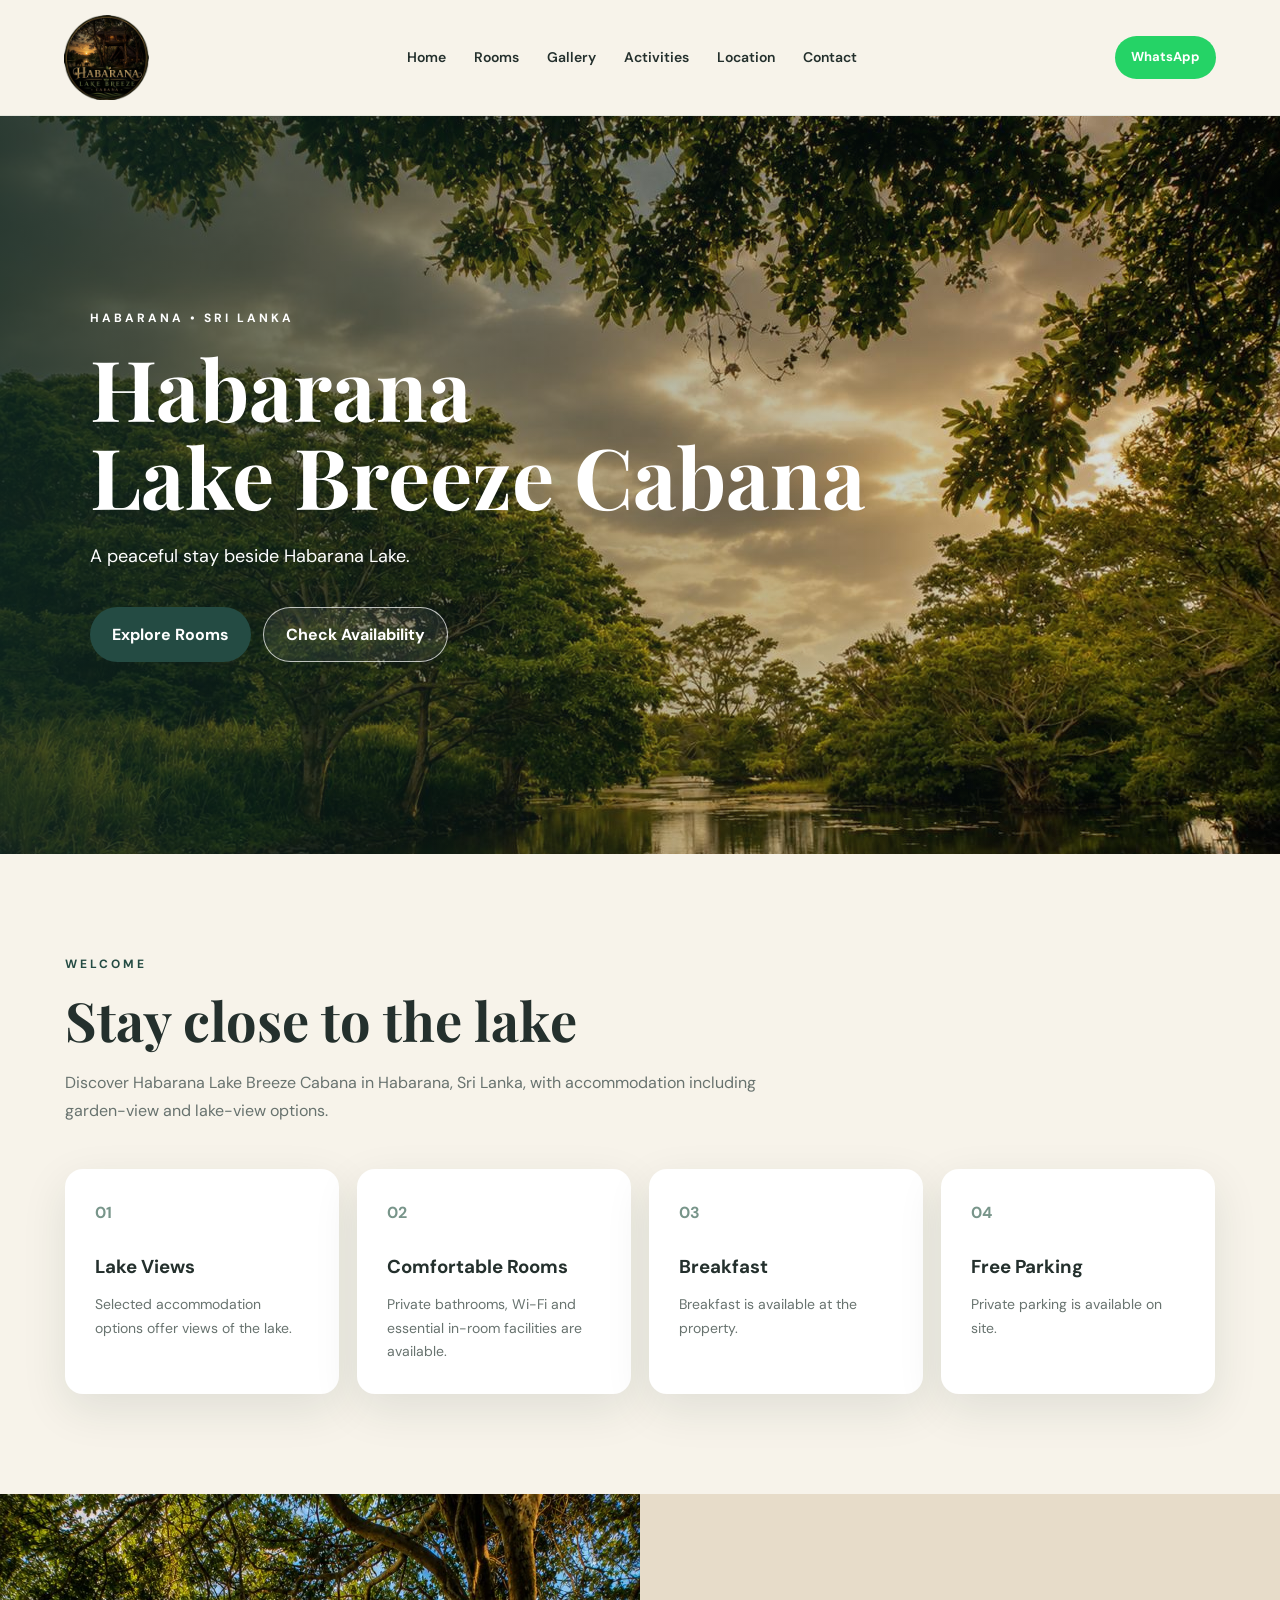
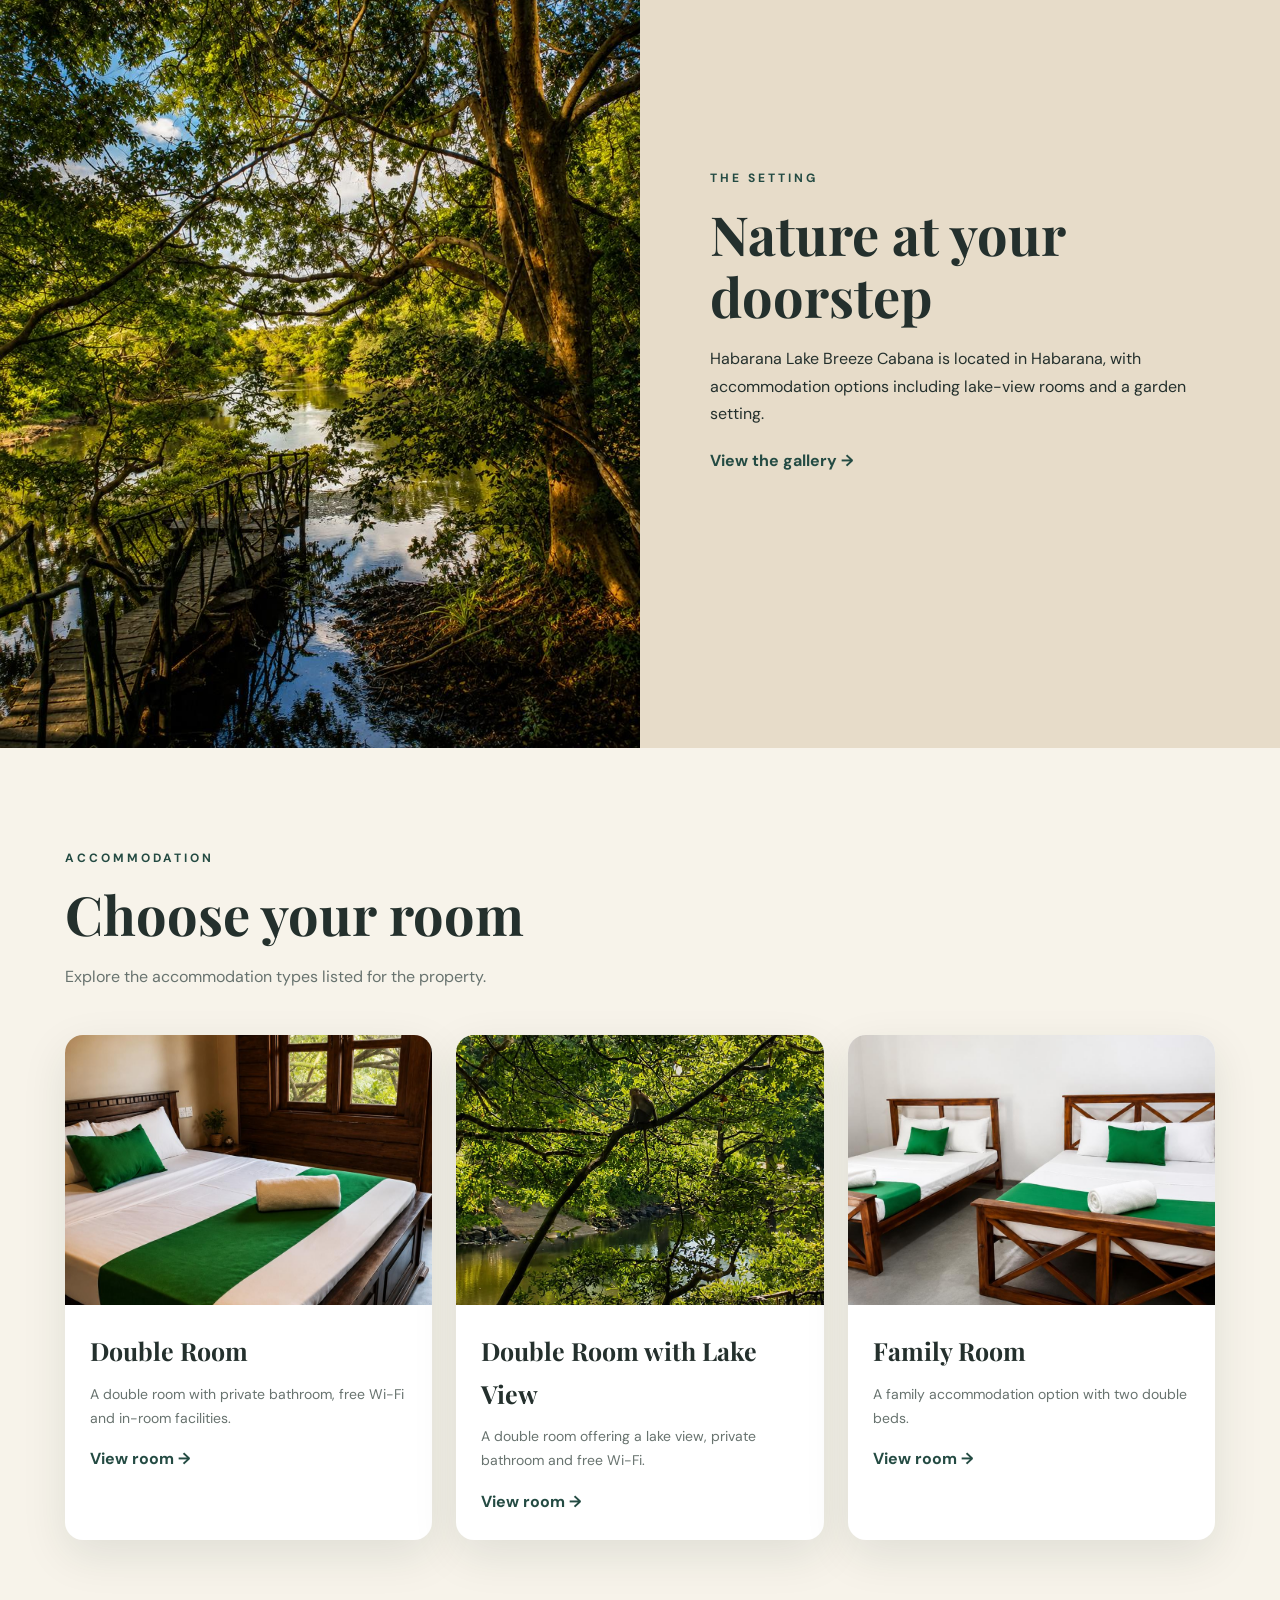
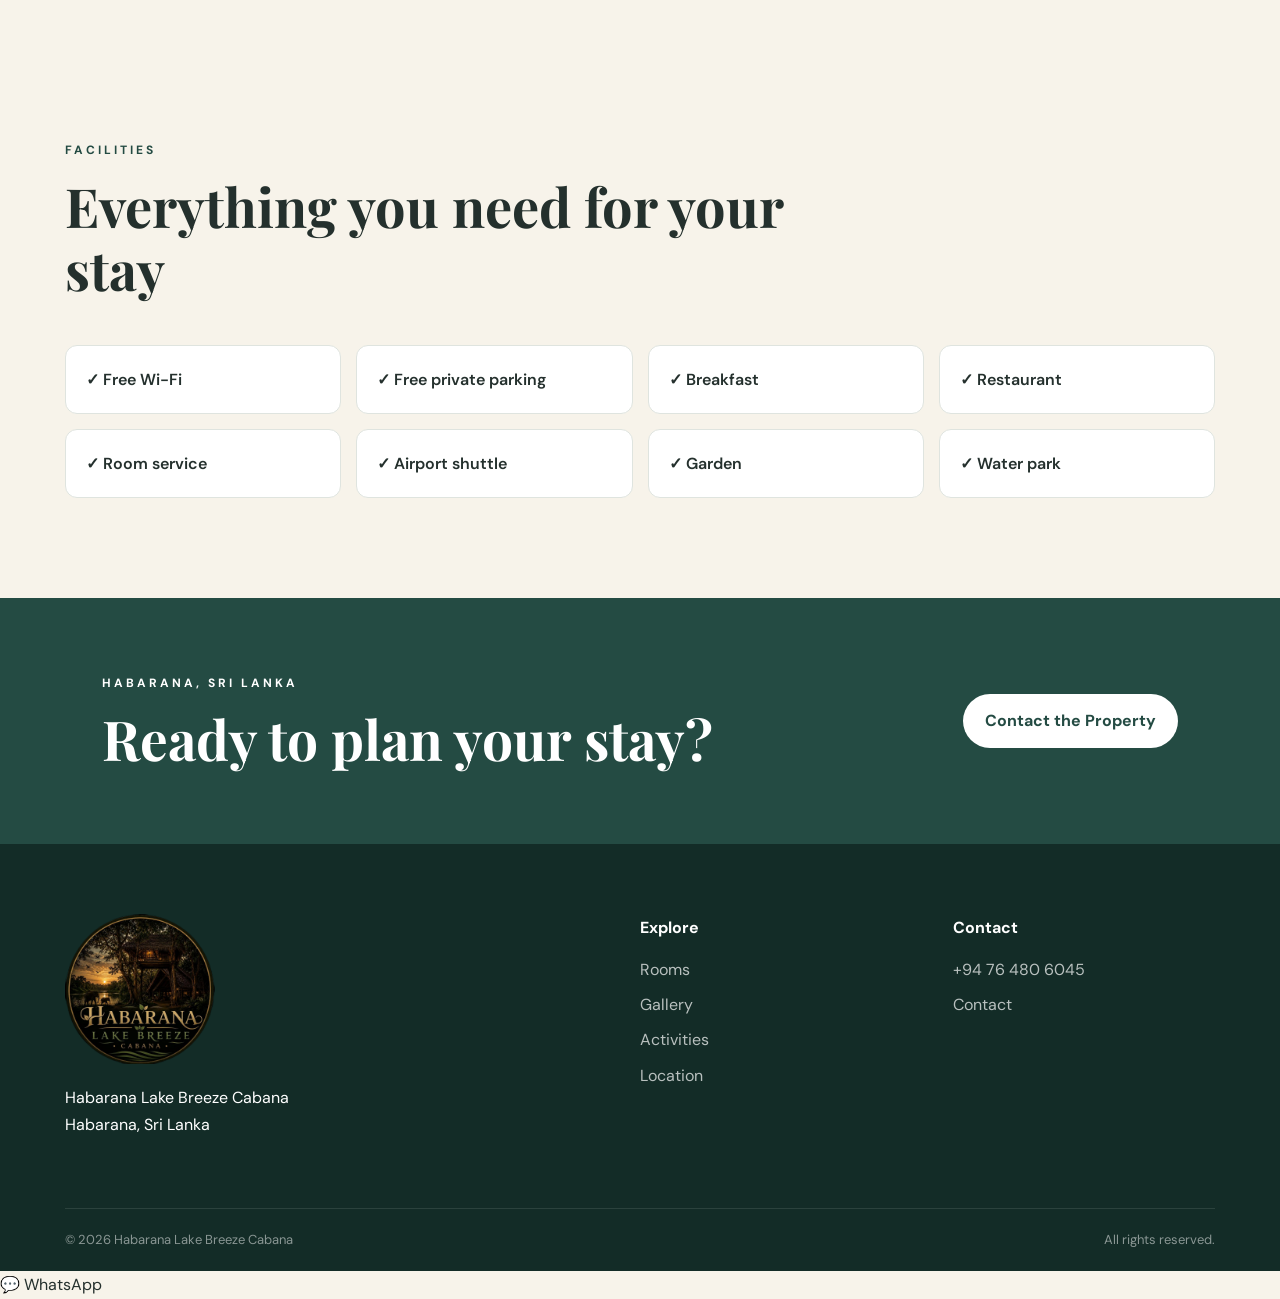
==== commit 91c56295: "Delete availability section from index.html Removed the availability section from the homepage." ====
--- a/index.html
+++ b/index.html
@@ -298,32 +298,6 @@
         </article>
 
     </div>
-
-</section>
-
-
-<section class="availability-home">
-
-    <div>
-
-        <p class="eyebrow">
-            PLAN YOUR STAY
-        </p>
-
-        <h2>
-            Check availability
-        </h2>
-
-        <p>
-            Select your dates and see which room types
-            are currently available.
-        </p>
-
-    </div>
-
-    <a href="rooms.html#availability" class="button light">
-        Check Dates
-    </a>
 
 </section>
 
--- a/style.css
+++ b/style.css
@@ -1306,3 +1306,26 @@
     }
 
 }
+
+/* Smaller header logo */
+.site-header .logo img {
+    width: 85px;
+    height: 85px;
+    object-fit: contain;
+}
+
+/* Remove header availability button */
+.site-header .header-book {
+    display: none !important;
+}
+
+/* Keep WhatsApp button */
+.site-header .whatsapp-button {
+    background: #25D366;
+    color: white;
+    padding: 10px 16px;
+    border-radius: 50px;
+    font-size: 13px;
+    font-weight: 700;
+    text-decoration: none;
+            }
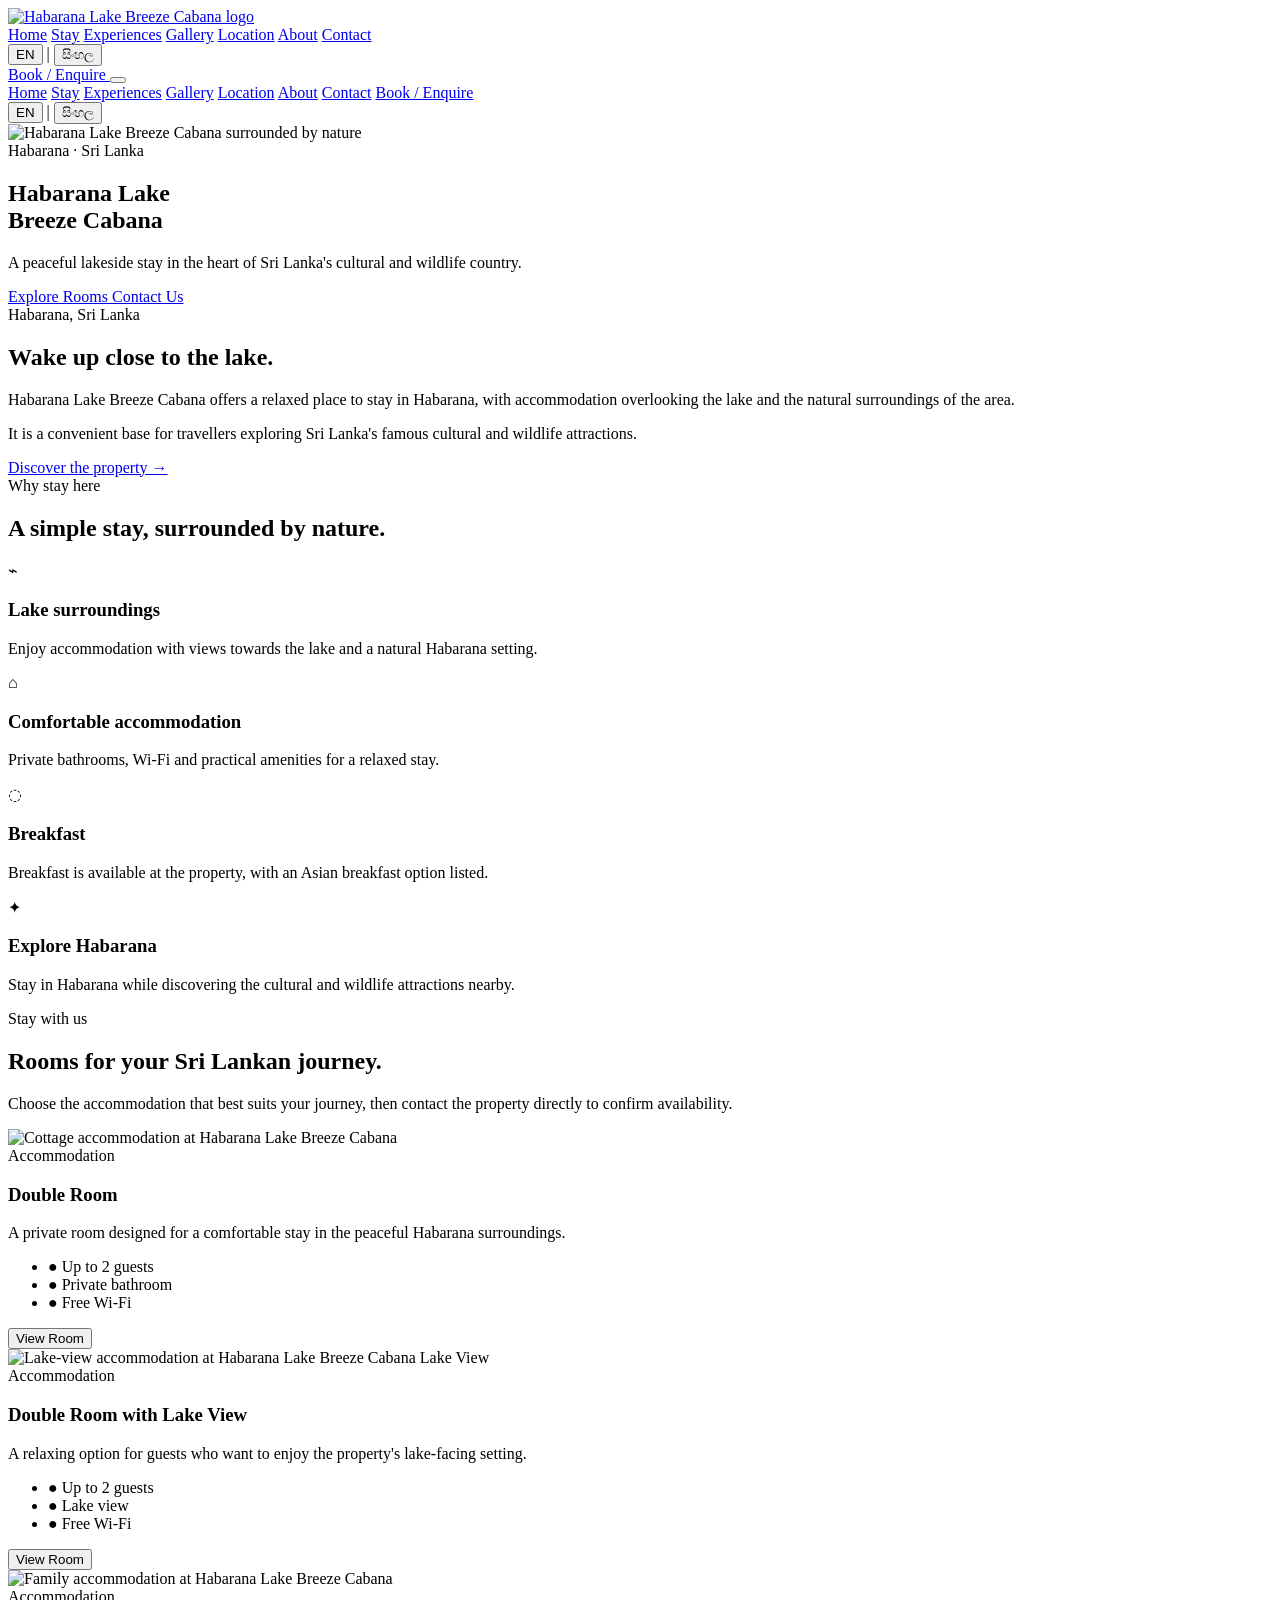
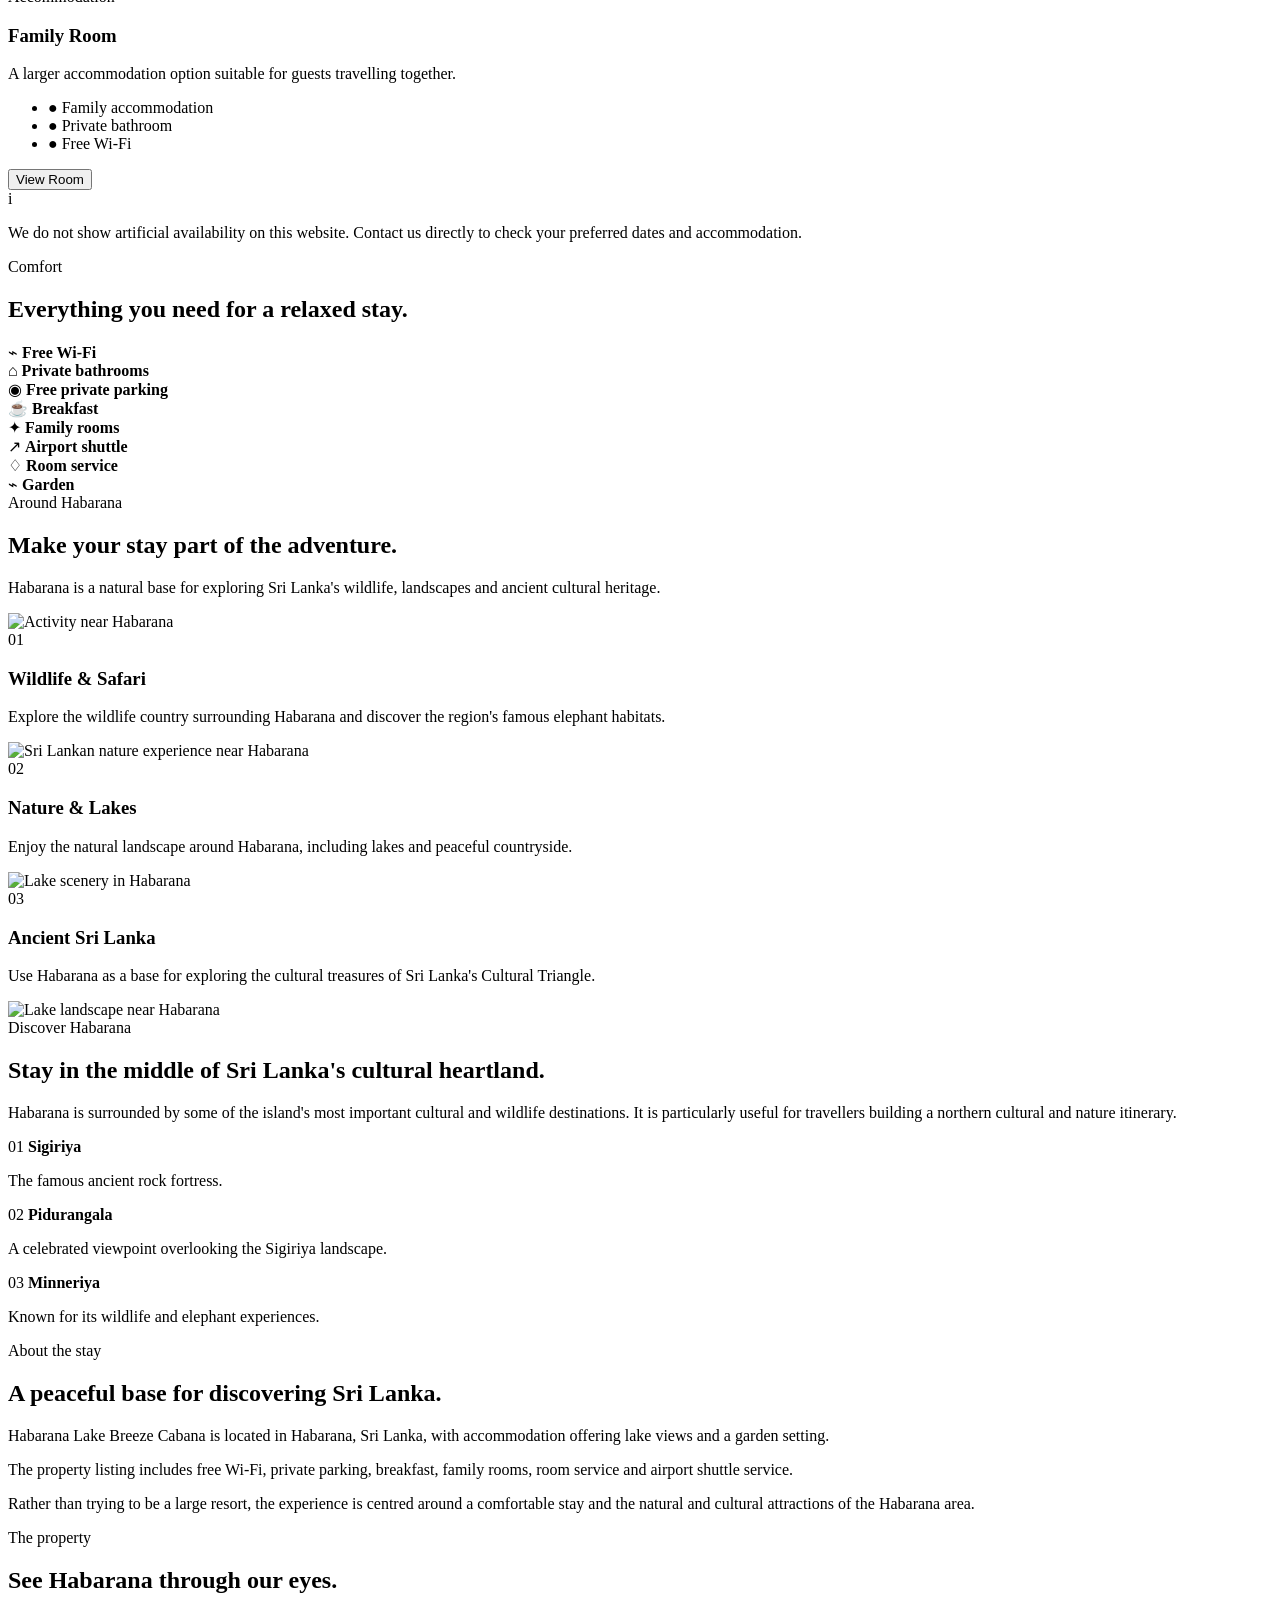
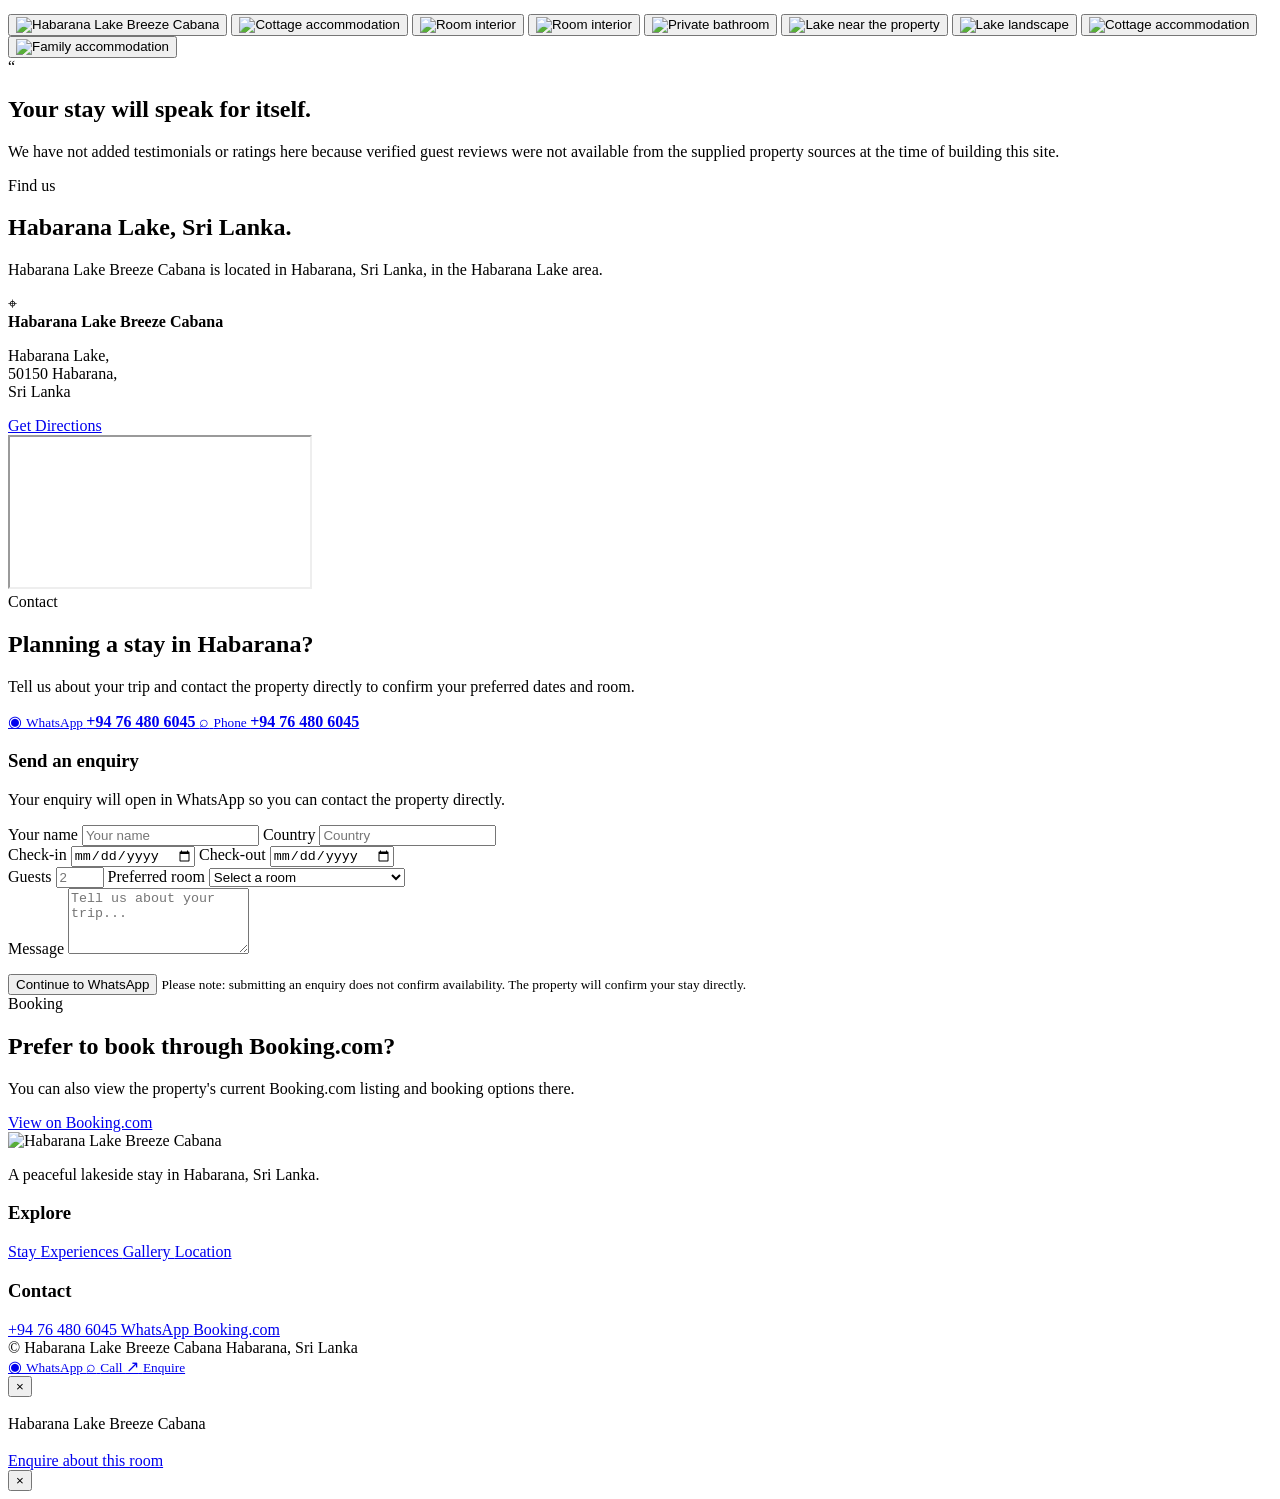
==== commit 36043852: "Update fmt.Println output from 'Hello' to 'Goodbye'" ====
--- a/index.html
+++ b/index.html
@@ -1,436 +1,1675 @@
 <!DOCTYPE html>
 <html lang="en">
 <head>
-    <meta charset="UTF-8">
-    <meta name="viewport" content="width=device-width, initial-scale=1.0">
-
-    <title>Habarana Lake Breeze Cabana | Habarana, Sri Lanka</title>
-
-    <meta
-        name="description"
-        content="Habarana Lake Breeze Cabana in Habarana, Sri Lanka. Explore rooms, lake views, facilities, availability and contact information."
+  <meta charset="UTF-8">
+
+  <meta
+    name="viewport"
+    content="width=device-width, initial-scale=1.0, viewport-fit=cover"
+  >
+
+  <title>Habarana Lake Breeze Cabana | Stay by the Lake in Sri Lanka</title>
+
+  <meta
+    name="description"
+    content="Stay at Habarana Lake Breeze Cabana in Habarana, Sri Lanka. Enjoy peaceful lake surroundings, comfortable accommodation, breakfast, Wi-Fi and easy access to the cultural and wildlife experiences of the region."
+  >
+
+  <meta
+    name="keywords"
+    content="Habarana accommodation, Habarana cabana, Habarana lake hotel, accommodation in Habarana Sri Lanka, Sigiriya accommodation, Sri Lanka wildlife"
+  >
+
+  <meta name="theme-color" content="#173b2a">
+
+  <meta property="og:title" content="Habarana Lake Breeze Cabana">
+  <meta
+    property="og:description"
+    content="A peaceful lakeside stay in Habarana, Sri Lanka."
+  >
+  <meta property="og:type" content="website">
+  <meta property="og:image" content="images/hero.jpg">
+
+  <link rel="canonical" href="https://YOUR-DOMAIN.com/">
+
+  <link rel="preconnect" href="https://fonts.googleapis.com">
+  <link rel="preconnect" href="https://fonts.gstatic.com" crossorigin>
+
+  <link
+    href="https://fonts.googleapis.com/css2?family=DM+Sans:wght@400;500;600;700&family=Playfair+Display:wght@500;600;700&display=swap"
+    rel="stylesheet"
+  >
+
+  <link rel="stylesheet" href="style.css">
+</head>
+
+<body>
+
+  <!-- =====================================================
+       HEADER
+  ====================================================== -->
+
+  <header class="site-header" id="siteHeader">
+
+    <a href="#home" class="brand" aria-label="Habarana Lake Breeze Cabana home">
+      <img
+        src="images/logo.png"
+        alt="Habarana Lake Breeze Cabana logo"
+      >
+    </a>
+
+    <nav class="desktop-nav" aria-label="Main navigation">
+      <a href="#home" data-i18n="nav.home">Home</a>
+      <a href="#stay" data-i18n="nav.stay">Stay</a>
+      <a href="#experiences" data-i18n="nav.experiences">Experiences</a>
+      <a href="#gallery" data-i18n="nav.gallery">Gallery</a>
+      <a href="#location" data-i18n="nav.location">Location</a>
+      <a href="#about" data-i18n="nav.about">About</a>
+      <a href="#contact" data-i18n="nav.contact">Contact</a>
+    </nav>
+
+    <div class="header-actions">
+
+      <div class="language-switcher" aria-label="Language selection">
+        <button
+          class="language-btn active"
+          data-language="en"
+          type="button"
+        >
+          EN
+        </button>
+
+        <span>|</span>
+
+        <button
+          class="language-btn"
+          data-language="si"
+          type="button"
+        >
+          සිංහල
+        </button>
+      </div>
+
+      <a
+        href="#contact"
+        class="header-book"
+        data-i18n="nav.book"
+      >
+        Book / Enquire
+      </a>
+
+      <button
+        class="menu-toggle"
+        id="menuToggle"
+        type="button"
+        aria-label="Open menu"
+        aria-expanded="false"
+      >
+        <span></span>
+        <span></span>
+        <span></span>
+      </button>
+
+    </div>
+
+  </header>
+
+
+  <!-- =====================================================
+       MOBILE MENU
+  ====================================================== -->
+
+  <div class="mobile-menu" id="mobileMenu">
+
+    <div class="mobile-menu-inner">
+
+      <a href="#home" data-i18n="nav.home">Home</a>
+      <a href="#stay" data-i18n="nav.stay">Stay</a>
+      <a href="#experiences" data-i18n="nav.experiences">Experiences</a>
+      <a href="#gallery" data-i18n="nav.gallery">Gallery</a>
+      <a href="#location" data-i18n="nav.location">Location</a>
+      <a href="#about" data-i18n="nav.about">About</a>
+      <a href="#contact" data-i18n="nav.contact">Contact</a>
+
+      <a
+        href="#contact"
+        class="mobile-menu-cta"
+        data-i18n="nav.book"
+      >
+        Book / Enquire
+      </a>
+
+      <div class="mobile-language">
+        <button
+          class="language-btn active"
+          data-language="en"
+          type="button"
+        >
+          EN
+        </button>
+
+        <span>|</span>
+
+        <button
+          class="language-btn"
+          data-language="si"
+          type="button"
+        >
+          සිංහල
+        </button>
+      </div>
+
+    </div>
+
+  </div>
+
+
+  <main id="home">
+
+    <!-- =====================================================
+         HERO
+    ====================================================== -->
+
+    <section class="hero">
+
+      <div class="hero-image">
+        <img
+          src="images/hero.jpg"
+          alt="Habarana Lake Breeze Cabana surrounded by nature"
+          fetchpriority="high"
+        >
+      </div>
+
+      <div class="hero-overlay"></div>
+
+      <div class="hero-content">
+
+        <div class="hero-kicker">
+          Habarana · Sri Lanka
+        </div>
+
+        <h1 data-i18n="hero.title">
+          Habarana Lake<br>
+          Breeze Cabana
+        </h1>
+
+        <p data-i18n="hero.text">
+          A peaceful lakeside stay in the heart of Sri Lanka's
+          cultural and wildlife country.
+        </p>
+
+        <div class="hero-buttons">
+
+          <a
+            href="#stay"
+            class="button button-light"
+            data-i18n="hero.rooms"
+          >
+            Explore Rooms
+          </a>
+
+          <a
+            href="#contact"
+            class="button button-outline"
+            data-i18n="hero.contact"
+          >
+            Contact Us
+          </a>
+
+        </div>
+
+      </div>
+
+      <a href="#intro" class="hero-scroll" aria-label="Scroll down">
+        <span></span>
+      </a>
+
+    </section>
+
+
+    <!-- =====================================================
+         INTRO
+    ====================================================== -->
+
+    <section class="intro section" id="intro">
+
+      <div class="container intro-grid">
+
+        <div class="section-label">
+          Habarana, Sri Lanka
+        </div>
+
+        <div>
+
+          <h2 data-i18n="intro.title">
+            Wake up close to the lake.
+          </h2>
+
+          <p data-i18n="intro.text">
+            Habarana Lake Breeze Cabana offers a relaxed place
+            to stay in Habarana, with accommodation overlooking
+            the lake and the natural surroundings of the area.
+          </p>
+
+          <p data-i18n="intro.text2">
+            It is a convenient base for travellers exploring
+            Sri Lanka's famous cultural and wildlife attractions.
+          </p>
+
+          <a
+            href="#about"
+            class="text-link"
+            data-i18n="intro.link"
+          >
+            Discover the property →
+          </a>
+
+        </div>
+
+      </div>
+
+    </section>
+
+
+    <!-- =====================================================
+         WHY STAY
+    ====================================================== -->
+
+    <section class="features section section-soft">
+
+      <div class="container">
+
+        <div class="section-heading centered">
+
+          <div class="eyebrow" data-i18n="why.eyebrow">
+            Why stay here
+          </div>
+
+          <h2 data-i18n="why.title">
+            A simple stay, surrounded by nature.
+          </h2>
+
+        </div>
+
+        <div class="feature-grid">
+
+          <article class="feature-card">
+            <div class="feature-icon">⌁</div>
+            <h3 data-i18n="why.lake.title">
+              Lake surroundings
+            </h3>
+            <p data-i18n="why.lake.text">
+              Enjoy accommodation with views towards the
+              lake and a natural Habarana setting.
+            </p>
+          </article>
+
+          <article class="feature-card">
+            <div class="feature-icon">⌂</div>
+            <h3 data-i18n="why.comfort.title">
+              Comfortable accommodation
+            </h3>
+            <p data-i18n="why.comfort.text">
+              Private bathrooms, Wi-Fi and practical
+              amenities for a relaxed stay.
+            </p>
+          </article>
+
+          <article class="feature-card">
+            <div class="feature-icon">◌</div>
+            <h3 data-i18n="why.breakfast.title">
+              Breakfast
+            </h3>
+            <p data-i18n="why.breakfast.text">
+              Breakfast is available at the property,
+              with an Asian breakfast option listed.
+            </p>
+          </article>
+
+          <article class="feature-card">
+            <div class="feature-icon">✦</div>
+            <h3 data-i18n="why.location.title">
+              Explore Habarana
+            </h3>
+            <p data-i18n="why.location.text">
+              Stay in Habarana while discovering the
+              cultural and wildlife attractions nearby.
+            </p>
+          </article>
+
+        </div>
+
+      </div>
+
+    </section>
+
+
+    <!-- =====================================================
+         STAY / ROOMS
+    ====================================================== -->
+
+    <section class="stay section" id="stay">
+
+      <div class="container">
+
+        <div class="section-heading">
+
+          <div>
+            <div class="eyebrow" data-i18n="rooms.eyebrow">
+              Stay with us
+            </div>
+
+            <h2 data-i18n="rooms.title">
+              Rooms for your Sri Lankan journey.
+            </h2>
+          </div>
+
+          <p data-i18n="rooms.intro">
+            Choose the accommodation that best suits your
+            journey, then contact the property directly
+            to confirm availability.
+          </p>
+
+        </div>
+
+
+        <div class="room-grid">
+
+          <!-- ROOM 1 -->
+
+          <article class="room-card">
+
+            <div class="room-image">
+              <img
+                src="images/cottage-1.jpg"
+                alt="Cottage accommodation at Habarana Lake Breeze Cabana"
+                loading="lazy"
+              >
+            </div>
+
+            <div class="room-body">
+
+              <div class="room-tag">
+                Accommodation
+              </div>
+
+              <h3 data-i18n="rooms.double.title">
+                Double Room
+              </h3>
+
+              <p data-i18n="rooms.double.text">
+                A private room designed for a comfortable
+                stay in the peaceful Habarana surroundings.
+              </p>
+
+              <ul class="room-details">
+
+                <li>
+                  <span>●</span>
+                  <span data-i18n="rooms.double.guest">
+                    Up to 2 guests
+                  </span>
+                </li>
+
+                <li>
+                  <span>●</span>
+                  <span data-i18n="rooms.double.bath">
+                    Private bathroom
+                  </span>
+                </li>
+
+                <li>
+                  <span>●</span>
+                  <span data-i18n="rooms.double.wifi">
+                    Free Wi-Fi
+                  </span>
+                </li>
+
+              </ul>
+
+              <button
+                class="room-button"
+                data-room="double"
+                type="button"
+                data-i18n="rooms.view"
+              >
+                View Room
+              </button>
+
+            </div>
+
+          </article>
+
+
+          <!-- ROOM 2 -->
+
+          <article class="room-card featured-room">
+
+            <div class="room-image">
+
+              <img
+                src="images/cottage-2.jpg"
+                alt="Lake-view accommodation at Habarana Lake Breeze Cabana"
+                loading="lazy"
+              >
+
+              <span class="room-badge" data-i18n="rooms.featured">
+                Lake View
+              </span>
+
+            </div>
+
+            <div class="room-body">
+
+              <div class="room-tag">
+                Accommodation
+              </div>
+
+              <h3 data-i18n="rooms.lake.title">
+                Double Room with Lake View
+              </h3>
+
+              <p data-i18n="rooms.lake.text">
+                A relaxing option for guests who want to
+                enjoy the property's lake-facing setting.
+              </p>
+
+              <ul class="room-details">
+
+                <li>
+                  <span>●</span>
+                  <span data-i18n="rooms.lake.guest">
+                    Up to 2 guests
+                  </span>
+                </li>
+
+                <li>
+                  <span>●</span>
+                  <span data-i18n="rooms.lake.view">
+                    Lake view
+                  </span>
+                </li>
+
+                <li>
+                  <span>●</span>
+                  <span data-i18n="rooms.lake.wifi">
+                    Free Wi-Fi
+                  </span>
+                </li>
+
+              </ul>
+
+              <button
+                class="room-button"
+                data-room="lake"
+                type="button"
+                data-i18n="rooms.view"
+              >
+                View Room
+              </button>
+
+            </div>
+
+          </article>
+
+
+          <!-- ROOM 3 -->
+
+          <article class="room-card">
+
+            <div class="room-image">
+
+              <img
+                src="images/cottage-3.jpg"
+                alt="Family accommodation at Habarana Lake Breeze Cabana"
+                loading="lazy"
+              >
+
+            </div>
+
+            <div class="room-body">
+
+              <div class="room-tag">
+                Accommodation
+              </div>
+
+              <h3 data-i18n="rooms.family.title">
+                Family Room
+              </h3>
+
+              <p data-i18n="rooms.family.text">
+                A larger accommodation option suitable
+                for guests travelling together.
+              </p>
+
+              <ul class="room-details">
+
+                <li>
+                  <span>●</span>
+                  <span data-i18n="rooms.family.room">
+                    Family accommodation
+                  </span>
+                </li>
+
+                <li>
+                  <span>●</span>
+                  <span data-i18n="rooms.family.bath">
+                    Private bathroom
+                  </span>
+                </li>
+
+                <li>
+                  <span>●</span>
+                  <span data-i18n="rooms.family.wifi">
+                    Free Wi-Fi
+                  </span>
+                </li>
+
+              </ul>
+
+              <button
+                class="room-button"
+                data-room="family"
+                type="button"
+                data-i18n="rooms.view"
+              >
+                View Room
+              </button>
+
+            </div>
+
+          </article>
+
+        </div>
+
+
+        <div class="booking-note">
+
+          <span>i</span>
+
+          <p data-i18n="rooms.note">
+            We do not show artificial availability on this website.
+            Contact us directly to check your preferred dates and
+            accommodation.
+          </p>
+
+        </div>
+
+      </div>
+
+    </section>
+
+
+    <!-- =====================================================
+         AMENITIES
+    ====================================================== -->
+
+    <section class="amenities section section-dark">
+
+      <div class="container">
+
+        <div class="section-heading light-heading">
+
+          <div>
+            <div class="eyebrow" data-i18n="amenities.eyebrow">
+              Comfort
+            </div>
+
+            <h2 data-i18n="amenities.title">
+              Everything you need for a relaxed stay.
+            </h2>
+          </div>
+
+        </div>
+
+
+        <div class="amenity-grid">
+
+          <div class="amenity">
+            <span>⌁</span>
+            <strong data-i18n="amenities.wifi">Free Wi-Fi</strong>
+          </div>
+
+          <div class="amenity">
+            <span>⌂</span>
+            <strong data-i18n="amenities.bath">Private bathrooms</strong>
+          </div>
+
+          <div class="amenity">
+            <span>◉</span>
+            <strong data-i18n="amenities.parking">Free private parking</strong>
+          </div>
+
+          <div class="amenity">
+            <span>☕</span>
+            <strong data-i18n="amenities.breakfast">Breakfast</strong>
+          </div>
+
+          <div class="amenity">
+            <span>✦</span>
+            <strong data-i18n="amenities.family">Family rooms</strong>
+          </div>
+
+          <div class="amenity">
+            <span>↗</span>
+            <strong data-i18n="amenities.shuttle">Airport shuttle</strong>
+          </div>
+
+          <div class="amenity">
+            <span>♢</span>
+            <strong data-i18n="amenities.service">Room service</strong>
+          </div>
+
+          <div class="amenity">
+            <span>⌁</span>
+            <strong data-i18n="amenities.garden">Garden</strong>
+          </div>
+
+        </div>
+
+      </div>
+
+    </section>
+
+
+    <!-- =====================================================
+         EXPERIENCES
+    ====================================================== -->
+
+    <section class="experiences section" id="experiences">
+
+      <div class="container">
+
+        <div class="section-heading">
+
+          <div>
+            <div class="eyebrow" data-i18n="experiences.eyebrow">
+              Around Habarana
+            </div>
+
+            <h2 data-i18n="experiences.title">
+              Make your stay part of the adventure.
+            </h2>
+          </div>
+
+          <p data-i18n="experiences.intro">
+            Habarana is a natural base for exploring Sri Lanka's
+            wildlife, landscapes and ancient cultural heritage.
+          </p>
+
+        </div>
+
+
+        <div class="experience-grid">
+
+          <article class="experience-card">
+
+            <img
+              src="images/activity-1.jpg"
+              alt="Activity near Habarana"
+              loading="lazy"
+            >
+
+            <div class="experience-content">
+
+              <div class="experience-number">
+                01
+              </div>
+
+              <h3 data-i18n="experience.one.title">
+                Wildlife & Safari
+              </h3>
+
+              <p data-i18n="experience.one.text">
+                Explore the wildlife country surrounding Habarana
+                and discover the region's famous elephant habitats.
+              </p>
+
+            </div>
+
+          </article>
+
+
+          <article class="experience-card">
+
+            <img
+              src="images/activity-2.jpg"
+              alt="Sri Lankan nature experience near Habarana"
+              loading="lazy"
+            >
+
+            <div class="experience-content">
+
+              <div class="experience-number">
+                02
+              </div>
+
+              <h3 data-i18n="experience.two.title">
+                Nature & Lakes
+              </h3>
+
+              <p data-i18n="experience.two.text">
+                Enjoy the natural landscape around Habarana,
+                including lakes and peaceful countryside.
+              </p>
+
+            </div>
+
+          </article>
+
+
+          <article class="experience-card">
+
+            <img
+              src="images/lake-1.jpg"
+              alt="Lake scenery in Habarana"
+              loading="lazy"
+            >
+
+            <div class="experience-content">
+
+              <div class="experience-number">
+                03
+              </div>
+
+              <h3 data-i18n="experience.three.title">
+                Ancient Sri Lanka
+              </h3>
+
+              <p data-i18n="experience.three.text">
+                Use Habarana as a base for exploring the
+                cultural treasures of Sri Lanka's Cultural Triangle.
+              </p>
+
+            </div>
+
+          </article>
+
+        </div>
+
+      </div>
+
+    </section>
+
+
+    <!-- =====================================================
+         DESTINATION
+    ====================================================== -->
+
+    <section class="destination section section-soft">
+
+      <div class="container destination-grid">
+
+        <div class="destination-image">
+
+          <img
+            src="images/lake-2.jpg"
+            alt="Lake landscape near Habarana"
+            loading="lazy"
+          >
+
+        </div>
+
+        <div class="destination-copy">
+
+          <div class="eyebrow" data-i18n="destination.eyebrow">
+            Discover Habarana
+          </div>
+
+          <h2 data-i18n="destination.title">
+            Stay in the middle of Sri Lanka's cultural heartland.
+          </h2>
+
+          <p data-i18n="destination.text">
+            Habarana is surrounded by some of the island's
+            most important cultural and wildlife destinations.
+            It is particularly useful for travellers building
+            a northern cultural and nature itinerary.
+          </p>
+
+          <div class="destination-list">
+
+            <div>
+              <span>01</span>
+              <strong>Sigiriya</strong>
+              <p data-i18n="destination.sigiriya">
+                The famous ancient rock fortress.
+              </p>
+            </div>
+
+            <div>
+              <span>02</span>
+              <strong>Pidurangala</strong>
+              <p data-i18n="destination.pidurangala">
+                A celebrated viewpoint overlooking the
+                Sigiriya landscape.
+              </p>
+            </div>
+
+            <div>
+              <span>03</span>
+              <strong>Minneriya</strong>
+              <p data-i18n="destination.minneriya">
+                Known for its wildlife and elephant experiences.
+              </p>
+            </div>
+
+          </div>
+
+        </div>
+
+      </div>
+
+    </section>
+
+
+    <!-- =====================================================
+         ABOUT
+    ====================================================== -->
+
+    <section class="about section" id="about">
+
+      <div class="container about-grid">
+
+        <div>
+
+          <div class="eyebrow" data-i18n="about.eyebrow">
+            About the stay
+          </div>
+
+          <h2 data-i18n="about.title">
+            A peaceful base for discovering Sri Lanka.
+          </h2>
+
+        </div>
+
+        <div>
+
+          <p data-i18n="about.text">
+            Habarana Lake Breeze Cabana is located in Habarana,
+            Sri Lanka, with accommodation offering lake views
+            and a garden setting.
+          </p>
+
+          <p data-i18n="about.text2">
+            The property listing includes free Wi-Fi, private
+            parking, breakfast, family rooms, room service and
+            airport shuttle service.
+          </p>
+
+          <p data-i18n="about.text3">
+            Rather than trying to be a large resort, the experience
+            is centred around a comfortable stay and the natural
+            and cultural attractions of the Habarana area.
+          </p>
+
+        </div>
+
+      </div>
+
+    </section>
+
+
+    <!-- =====================================================
+         GALLERY
+    ====================================================== -->
+
+    <section class="gallery section" id="gallery">
+
+      <div class="container">
+
+        <div class="section-heading centered">
+
+          <div>
+            <div class="eyebrow" data-i18n="gallery.eyebrow">
+              The property
+            </div>
+
+            <h2 data-i18n="gallery.title">
+              See Habarana through our eyes.
+            </h2>
+          </div>
+
+        </div>
+
+
+        <div class="gallery-grid">
+
+          <button
+            class="gallery-item gallery-large"
+            data-image="images/hero.jpg"
+            data-alt="Habarana Lake Breeze Cabana"
+            type="button"
+          >
+            <img
+              src="images/hero.jpg"
+              alt="Habarana Lake Breeze Cabana"
+              loading="lazy"
+            >
+          </button>
+
+
+          <button
+            class="gallery-item"
+            data-image="images/cottage-1.jpg"
+            data-alt="Cottage"
+            type="button"
+          >
+            <img
+              src="images/cottage-1.jpg"
+              alt="Cottage accommodation"
+              loading="lazy"
+            >
+          </button>
+
+
+          <button
+            class="gallery-item"
+            data-image="images/interior-1.jpg"
+            data-alt="Room interior"
+            type="button"
+          >
+            <img
+              src="images/interior-1.jpg"
+              alt="Room interior"
+              loading="lazy"
+            >
+          </button>
+
+
+          <button
+            class="gallery-item"
+            data-image="images/interior-2.jpg"
+            data-alt="Room interior"
+            type="button"
+          >
+            <img
+              src="images/interior-2.jpg"
+              alt="Room interior"
+              loading="lazy"
+            >
+          </button>
+
+
+          <button
+            class="gallery-item"
+            data-image="images/bathroom-1.jpg"
+            data-alt="Bathroom"
+            type="button"
+          >
+            <img
+              src="images/bathroom-1.jpg"
+              alt="Private bathroom"
+              loading="lazy"
+            >
+          </button>
+
+
+          <button
+            class="gallery-item"
+            data-image="images/lake-1.jpg"
+            data-alt="Habarana lake"
+            type="button"
+          >
+            <img
+              src="images/lake-1.jpg"
+              alt="Lake near the property"
+              loading="lazy"
+            >
+          </button>
+
+
+          <button
+            class="gallery-item"
+            data-image="images/lake-2.jpg"
+            data-alt="Lake landscape"
+            type="button"
+          >
+            <img
+              src="images/lake-2.jpg"
+              alt="Lake landscape"
+              loading="lazy"
+            >
+          </button>
+
+
+          <button
+            class="gallery-item"
+            data-image="images/cottage-2.jpg"
+            data-alt="Cottage accommodation"
+            type="button"
+          >
+            <img
+              src="images/cottage-2.jpg"
+              alt="Cottage accommodation"
+              loading="lazy"
+            >
+          </button>
+
+
+          <button
+            class="gallery-item"
+            data-image="images/cottage-3.jpg"
+            data-alt="Family accommodation"
+            type="button"
+          >
+            <img
+              src="images/cottage-3.jpg"
+              alt="Family accommodation"
+              loading="lazy"
+            >
+          </button>
+
+        </div>
+
+      </div>
+
+    </section>
+
+
+    <!-- =====================================================
+         REVIEWS
+    ====================================================== -->
+
+    <section class="reviews section section-soft">
+
+      <div class="container review-empty">
+
+        <div class="review-symbol">
+          “
+        </div>
+
+        <h2 data-i18n="reviews.title">
+          Your stay will speak for itself.
+        </h2>
+
+        <p data-i18n="reviews.text">
+          We have not added testimonials or ratings here because
+          verified guest reviews were not available from the
+          supplied property sources at the time of building this site.
+        </p>
+
+      </div>
+
+    </section>
+
+
+    <!-- =====================================================
+         LOCATION
+    ====================================================== -->
+
+    <section class="location section" id="location">
+
+      <div class="container location-grid">
+
+        <div class="location-copy">
+
+          <div class="eyebrow" data-i18n="location.eyebrow">
+            Find us
+          </div>
+
+          <h2 data-i18n="location.title">
+            Habarana Lake, Sri Lanka.
+          </h2>
+
+          <p data-i18n="location.text">
+            Habarana Lake Breeze Cabana is located in Habarana,
+            Sri Lanka, in the Habarana Lake area.
+          </p>
+
+          <div class="address-box">
+
+            <span>⌖</span>
+
+            <div>
+              <strong>
+                Habarana Lake Breeze Cabana
+              </strong>
+
+              <p>
+                Habarana Lake,<br>
+                50150 Habarana,<br>
+                Sri Lanka
+              </p>
+            </div>
+
+          </div>
+
+          <a
+            href="https://www.google.com/maps/search/?api=1&query=Habarana+Lake+Breeze+Cabana+Habarana+Sri+Lanka"
+            target="_blank"
+            rel="noopener noreferrer"
+            class="button button-dark"
+            data-i18n="location.directions"
+          >
+            Get Directions
+          </a>
+
+        </div>
+
+
+        <div class="map-frame">
+
+          <iframe
+            title="Map showing Habarana Lake Breeze Cabana"
+            src="https://www.google.com/maps?q=Habarana+Lake+Breeze+Cabana,+Habarana,+Sri+Lanka&output=embed"
+            loading="lazy"
+            referrerpolicy="no-referrer-when-downgrade"
+          ></iframe>
+
+        </div>
+
+      </div>
+
+    </section>
+
+
+    <!-- =====================================================
+         CONTACT
+    ====================================================== -->
+
+    <section class="contact section section-dark" id="contact">
+
+      <div class="container contact-grid">
+
+        <div class="contact-intro">
+
+          <div class="eyebrow">
+            Contact
+          </div>
+
+          <h2 data-i18n="contact.title">
+            Planning a stay in Habarana?
+          </h2>
+
+          <p data-i18n="contact.text">
+            Tell us about your trip and contact the property
+            directly to confirm your preferred dates and room.
+          </p>
+
+
+          <div class="contact-actions">
+
+            <a
+              class="contact-action"
+              href="https://wa.me/94764806045?text=Hello%20Habarana%20Lake%20Breeze%20Cabana%2C%20I%20would%20like%20to%20enquire%20about%20a%20stay."
+              target="_blank"
+              rel="noopener noreferrer"
+            >
+              <span class="contact-icon">◉</span>
+
+              <span>
+                <small data-i18n="contact.whatsapp">
+                  WhatsApp
+                </small>
+
+                <strong>
+                  +94 76 480 6045
+                </strong>
+              </span>
+            </a>
+
+
+            <a
+              class="contact-action"
+              href="tel:+94764806045"
+            >
+              <span class="contact-icon">⌕</span>
+
+              <span>
+                <small data-i18n="contact.phone">
+                  Phone
+                </small>
+
+                <strong>
+                  +94 76 480 6045
+                </strong>
+              </span>
+            </a>
+
+          </div>
+
+        </div>
+
+
+        <form
+          class="enquiry-form"
+          id="enquiryForm"
+          novalidate
+        >
+
+          <h3 data-i18n="form.title">
+            Send an enquiry
+          </h3>
+
+          <p data-i18n="form.subtitle">
+            Your enquiry will open in WhatsApp so you can
+            contact the property directly.
+          </p>
+
+
+          <div class="form-row">
+
+            <label>
+              <span data-i18n="form.name">
+                Your name
+              </span>
+
+              <input
+                type="text"
+                id="guestName"
+                required
+                autocomplete="name"
+                placeholder="Your name"
+              >
+            </label>
+
+
+            <label>
+              <span data-i18n="form.country">
+                Country
+              </span>
+
+              <input
+                type="text"
+                id="guestCountry"
+                autocomplete="country-name"
+                placeholder="Country"
+              >
+            </label>
+
+          </div>
+
+
+          <div class="form-row">
+
+            <label>
+              <span data-i18n="form.checkin">
+                Check-in
+              </span>
+
+              <input
+                type="date"
+                id="checkIn"
+              >
+            </label>
+
+
+            <label>
+              <span data-i18n="form.checkout">
+                Check-out
+              </span>
+
+              <input
+                type="date"
+                id="checkOut"
+              >
+            </label>
+
+          </div>
+
+
+          <div class="form-row">
+
+            <label>
+              <span data-i18n="form.guests">
+                Guests
+              </span>
+
+              <input
+                type="number"
+                id="guestCount"
+                min="1"
+                max="30"
+                placeholder="2"
+              >
+            </label>
+
+
+            <label>
+              <span data-i18n="form.room">
+                Preferred room
+              </span>
+
+              <select id="preferredRoom">
+
+                <option value="" data-i18n="form.select">
+                  Select a room
+                </option>
+
+                <option value="Double Room">
+                  Double Room
+                </option>
+
+                <option value="Double Room with Lake View">
+                  Double Room with Lake View
+                </option>
+
+                <option value="Family Room">
+                  Family Room
+                </option>
+
+              </select>
+
+            </label>
+
+          </div>
+
+
+          <label>
+
+            <span data-i18n="form.message">
+              Message
+            </span>
+
+            <textarea
+              id="guestMessage"
+              rows="4"
+              placeholder="Tell us about your trip..."
+            ></textarea>
+
+          </label>
+
+
+          <p
+            class="form-error"
+            id="formError"
+            role="alert"
+          ></p>
+
+
+          <button
+            class="button button-gold form-submit"
+            type="submit"
+            data-i18n="form.submit"
+          >
+            Continue to WhatsApp
+          </button>
+
+
+          <small
+            class="form-note"
+            data-i18n="form.note"
+          >
+            Please note: submitting an enquiry does not confirm
+            availability. The property will confirm your stay directly.
+          </small>
+
+        </form>
+
+      </div>
+
+    </section>
+
+
+    <!-- =====================================================
+         BOOKING PLATFORM
+    ====================================================== -->
+
+    <section class="booking-platform section">
+
+      <div class="container booking-platform-inner">
+
+        <div>
+
+          <div class="eyebrow">
+            Booking
+          </div>
+
+          <h2 data-i18n="booking.title">
+            Prefer to book through Booking.com?
+          </h2>
+
+          <p data-i18n="booking.text">
+            You can also view the property's current Booking.com
+            listing and booking options there.
+          </p>
+
+        </div>
+
+        <a
+          href="https://www.booking.com/hotel/lk/habarana-lake-breeze-cabana.html"
+          target="_blank"
+          rel="noopener noreferrer"
+          class="button button-dark"
+          data-i18n="booking.button"
+        >
+          View on Booking.com
+        </a>
+
+      </div>
+
+    </section>
+
+  </main>
+
+
+  <!-- =====================================================
+       FOOTER
+  ====================================================== -->
+
+  <footer class="footer">
+
+    <div class="container">
+
+      <div class="footer-top">
+
+        <div class="footer-brand">
+
+          <img
+            src="images/logo.png"
+            alt="Habarana Lake Breeze Cabana"
+          >
+
+          <p data-i18n="footer.description">
+            A peaceful lakeside stay in Habarana, Sri Lanka.
+          </p>
+
+        </div>
+
+
+        <div class="footer-column">
+
+          <h3 data-i18n="footer.explore">
+            Explore
+          </h3>
+
+          <a href="#stay" data-i18n="nav.stay">
+            Stay
+          </a>
+
+          <a href="#experiences" data-i18n="nav.experiences">
+            Experiences
+          </a>
+
+          <a href="#gallery" data-i18n="nav.gallery">
+            Gallery
+          </a>
+
+          <a href="#location" data-i18n="nav.location">
+            Location
+          </a>
+
+        </div>
+
+
+        <div class="footer-column">
+
+          <h3 data-i18n="footer.contact">
+            Contact
+          </h3>
+
+          <a href="tel:+94764806045">
+            +94 76 480 6045
+          </a>
+
+          <a
+            href="https://wa.me/94764806045"
+            target="_blank"
+            rel="noopener noreferrer"
+          >
+            WhatsApp
+          </a>
+
+          <a
+            href="https://www.booking.com/hotel/lk/habarana-lake-breeze-cabana.html"
+            target="_blank"
+            rel="noopener noreferrer"
+          >
+            Booking.com
+          </a>
+
+        </div>
+
+      </div>
+
+
+      <div class="footer-bottom">
+
+        <span>
+          © <span id="year"></span>
+          Habarana Lake Breeze Cabana
+        </span>
+
+        <span data-i18n="footer.location">
+          Habarana, Sri Lanka
+        </span>
+
+      </div>
+
+    </div>
+
+  </footer>
+
+
+  <!-- =====================================================
+       MOBILE ACTION BAR
+  ====================================================== -->
+
+  <div class="mobile-action-bar">
+
+    <a href="https://wa.me/94764806045" target="_blank" rel="noopener noreferrer">
+      <span>◉</span>
+      <small data-i18n="mobile.whatsapp">
+        WhatsApp
+      </small>
+    </a>
+
+    <a href="tel:+94764806045">
+      <span>⌕</span>
+      <small data-i18n="mobile.call">
+        Call
+      </small>
+    </a>
+
+    <a href="#contact">
+      <span>↗</span>
+      <small data-i18n="mobile.enquire">
+        Enquire
+      </small>
+    </a>
+
+  </div>
+
+
+  <!-- =====================================================
+       ROOM MODAL
+  ====================================================== -->
+
+  <div
+    class="modal"
+    id="roomModal"
+    aria-hidden="true"
+  >
+
+    <div class="modal-backdrop"></div>
+
+    <div
+      class="modal-content"
+      role="dialog"
+      aria-modal="true"
+      aria-labelledby="modalRoomTitle"
     >
 
-    <meta name="theme-color" content="#244b43">
-
-    <link rel="stylesheet" href="style.css">
-
-    <link
-        rel="preconnect"
-        href="https://fonts.googleapis.com"
+      <button
+        class="modal-close"
+        id="modalClose"
+        type="button"
+        aria-label="Close room details"
+      >
+        ×
+      </button>
+
+      <div class="modal-image">
+
+        <img
+          id="modalRoomImage"
+          src=""
+          alt=""
+        >
+
+      </div>
+
+      <div class="modal-body">
+
+        <div class="eyebrow">
+          Habarana Lake Breeze Cabana
+        </div>
+
+        <h2 id="modalRoomTitle"></h2>
+
+        <p id="modalRoomDescription"></p>
+
+        <div
+          class="modal-amenities"
+          id="modalRoomAmenities"
+        ></div>
+
+        <a
+          href="#contact"
+          class="button button-dark modal-book"
+          id="modalBookButton"
+          data-i18n="modal.enquire"
+        >
+          Enquire about this room
+        </a>
+
+      </div>
+
+    </div>
+
+  </div>
+
+
+  <!-- =====================================================
+       GALLERY LIGHTBOX
+  ====================================================== -->
+
+  <div
+    class="lightbox"
+    id="lightbox"
+    aria-hidden="true"
+  >
+
+    <button
+      class="lightbox-close"
+      id="lightboxClose"
+      type="button"
+      aria-label="Close image"
     >
-
-    <link
-        rel="preconnect"
-        href="https://fonts.gstatic.com"
-        crossorigin
+      ×
+    </button>
+
+    <img
+      id="lightboxImage"
+      src=""
+      alt=""
     >
 
-    <link
-        href="https://fonts.googleapis.com/css2?family=DM+Sans:wght@400;500;600;700&family=Playfair+Display:wght@500;600;700&display=swap"
-        rel="stylesheet"
-    >
-</head>
-
-<body>
-
-<header class="site-header">
-
-    <a href="index.html" class="logo">
-        <img src="images/logo.png" alt="Habarana Lake Breeze Cabana logo">
-    </a>
-
-    <button class="menu-button" id="menuButton" aria-label="Open menu">
-        ☰
-    </button>
-
-    <nav id="mainNav">
-        <a href="index.html">Home</a>
-        <a href="rooms.html">Rooms</a>
-        <a href="gallery.html">Gallery</a>
-        <a href="activities.html">Activities</a>
-        <a href="location.html">Location</a>
-        <a href="contact.html">Contact</a>
-    </nav>
-
-    <a
-    href="https://wa.me/94764806045"
-    class="whatsapp-button"
-    target="_blank"
-    rel="noopener noreferrer"
->
-    WhatsApp
-    </a>
-    
-</header>
-
-
-<main>
-
-<section class="hero">
-
-    <img
-        src="images/hero.jpg"
-        alt="Habarana Lake Breeze Cabana"
-        class="hero-image"
-    >
-
-    <div class="hero-overlay"></div>
-
-    <div class="hero-content">
-
-        <p class="eyebrow">HABARANA • SRI LANKA</p>
-
-        <h1>
-            Habarana<br>
-            Lake Breeze Cabana
-        </h1>
-
-        <p class="hero-text">
-            A peaceful stay beside Habarana Lake.
-        </p>
-
-        <div class="hero-buttons">
-
-            <a href="rooms.html" class="button primary">
-                Explore Rooms
-            </a>
-
-            <a href="rooms.html#availability" class="button secondary">
-                Check Availability
-            </a>
-
-        </div>
-
-    </div>
-
-</section>
-
-
-<section class="intro section">
-
-    <div class="section-heading">
-
-        <p class="eyebrow dark">
-            WELCOME
-        </p>
-
-        <h2>
-            Stay close to the lake
-        </h2>
-
-        <p>
-            Discover Habarana Lake Breeze Cabana in Habarana,
-            Sri Lanka, with accommodation including garden-view
-            and lake-view options.
-        </p>
-
-    </div>
-
-    <div class="feature-grid">
-
-        <article class="feature-card">
-            <span>01</span>
-            <h3>Lake Views</h3>
-            <p>
-                Selected accommodation options offer views
-                of the lake.
-            </p>
-        </article>
-
-        <article class="feature-card">
-            <span>02</span>
-            <h3>Comfortable Rooms</h3>
-            <p>
-                Private bathrooms, Wi-Fi and essential
-                in-room facilities are available.
-            </p>
-        </article>
-
-        <article class="feature-card">
-            <span>03</span>
-            <h3>Breakfast</h3>
-            <p>
-                Breakfast is available at the property.
-            </p>
-        </article>
-
-        <article class="feature-card">
-            <span>04</span>
-            <h3>Free Parking</h3>
-            <p>
-                Private parking is available on site.
-            </p>
-        </article>
-
-    </div>
-
-</section>
-
-
-<section class="split-section">
-
-    <div class="split-image">
-        <img
-            src="images/lake-1.jpg"
-            alt="Lake near Habarana Lake Breeze Cabana"
-        >
-    </div>
-
-    <div class="split-content">
-
-        <p class="eyebrow dark">
-            THE SETTING
-        </p>
-
-        <h2>
-            Nature at your doorstep
-        </h2>
-
-        <p>
-            Habarana Lake Breeze Cabana is located in Habarana,
-            with accommodation options including lake-view rooms
-            and a garden setting.
-        </p>
-
-        <a href="gallery.html" class="text-link">
-            View the gallery →
-        </a>
-
-    </div>
-
-</section>
-
-
-<section class="rooms-preview section">
-
-    <div class="section-heading">
-
-        <p class="eyebrow dark">
-            ACCOMMODATION
-        </p>
-
-        <h2>
-            Choose your room
-        </h2>
-
-        <p>
-            Explore the accommodation types listed for the property.
-        </p>
-
-    </div>
-
-
-    <div class="room-grid">
-
-        <article class="room-card">
-
-            <img
-                src="images/interior-1.jpg"
-                alt="Double room interior"
-            >
-
-            <div class="room-card-body">
-
-                <h3>Double Room</h3>
-
-                <p>
-                    A double room with private bathroom,
-                    free Wi-Fi and in-room facilities.
-                </p>
-
-                <a href="rooms.html#double-room">
-                    View room →
-                </a>
-
-            </div>
-
-        </article>
-
-
-        <article class="room-card">
-
-            <img
-                src="images/lake-2.jpg"
-                alt="Lake view"
-            >
-
-            <div class="room-card-body">
-
-                <h3>Double Room with Lake View</h3>
-
-                <p>
-                    A double room offering a lake view,
-                    private bathroom and free Wi-Fi.
-                </p>
-
-                <a href="rooms.html#lake-view">
-                    View room →
-                </a>
-
-            </div>
-
-        </article>
-
-
-        <article class="room-card">
-
-            <img
-                src="images/interior-2.jpg"
-                alt="Family room interior"
-            >
-
-            <div class="room-card-body">
-
-                <h3>Family Room</h3>
-
-                <p>
-                    A family accommodation option with
-                    two double beds.
-                </p>
-
-                <a href="rooms.html#family-room">
-                    View room →
-                </a>
-
-            </div>
-
-        </article>
-
-    </div>
-
-</section>
-
-
-<section class="facilities section">
-
-    <div class="section-heading">
-
-        <p class="eyebrow dark">
-            FACILITIES
-        </p>
-
-        <h2>
-            Everything you need for your stay
-        </h2>
-
-    </div>
-
-
-    <div class="facility-grid">
-
-        <div>✓ Free Wi-Fi</div>
-        <div>✓ Free private parking</div>
-        <div>✓ Breakfast</div>
-        <div>✓ Restaurant</div>
-        <div>✓ Room service</div>
-        <div>✓ Airport shuttle</div>
-        <div>✓ Garden</div>
-        <div>✓ Water park</div>
-
-    </div>
-
-</section>
-
-
-<section class="cta-section">
-
-    <div>
-
-        <p class="eyebrow">
-            HABARANA, SRI LANKA
-        </p>
-
-        <h2>
-            Ready to plan your stay?
-        </h2>
-
-    </div>
-
-    <a href="contact.html" class="button light">
-        Contact the Property
-    </a>
-
-</section>
-
-</main>
-
-
-<footer>
-
-    <div class="footer-main">
-
-        <div>
-
-            <img
-                src="images/logo.png"
-                class="footer-logo"
-                alt="Habarana Lake Breeze Cabana"
-            >
-
-            <p>
-                Habarana Lake Breeze Cabana<br>
-                Habarana, Sri Lanka
-            </p>
-
-        </div>
-
-
-        <div>
-
-            <h4>Explore</h4>
-
-            <a href="rooms.html">Rooms</a>
-            <a href="gallery.html">Gallery</a>
-            <a href="activities.html">Activities</a>
-            <a href="location.html">Location</a>
-
-        </div>
-
-
-        <div>
-
-            <h4>Contact</h4>
-
-            <a href="tel:+94764806045">
-                +94 76 480 6045
-            </a>
-
-            <a href="contact.html">
-                Contact
-            </a>
-
-        </div>
-
-    </div>
-
-
-    <div class="footer-bottom">
-
-        <span>
-            © 2026 Habarana Lake Breeze Cabana
-        </span>
-
-        <span>
-            All rights reserved.
-        </span>
-
-    </div>
-
-</footer>
-
-<script src="script.js"></script>
-
-    <a
-    href="https://wa.me/94764806045"
-    class="whatsapp-float"
-    target="_blank"
-    rel="noopener noreferrer"
-    aria-label="Chat with Habarana Lake Breeze Cabana on WhatsApp"
->
-    <span>💬</span>
-    WhatsApp
-    </a>
-    
+  </div>
+
+
+  <script src="script.js"></script>
+
 </body>
-</html>
+    </html>
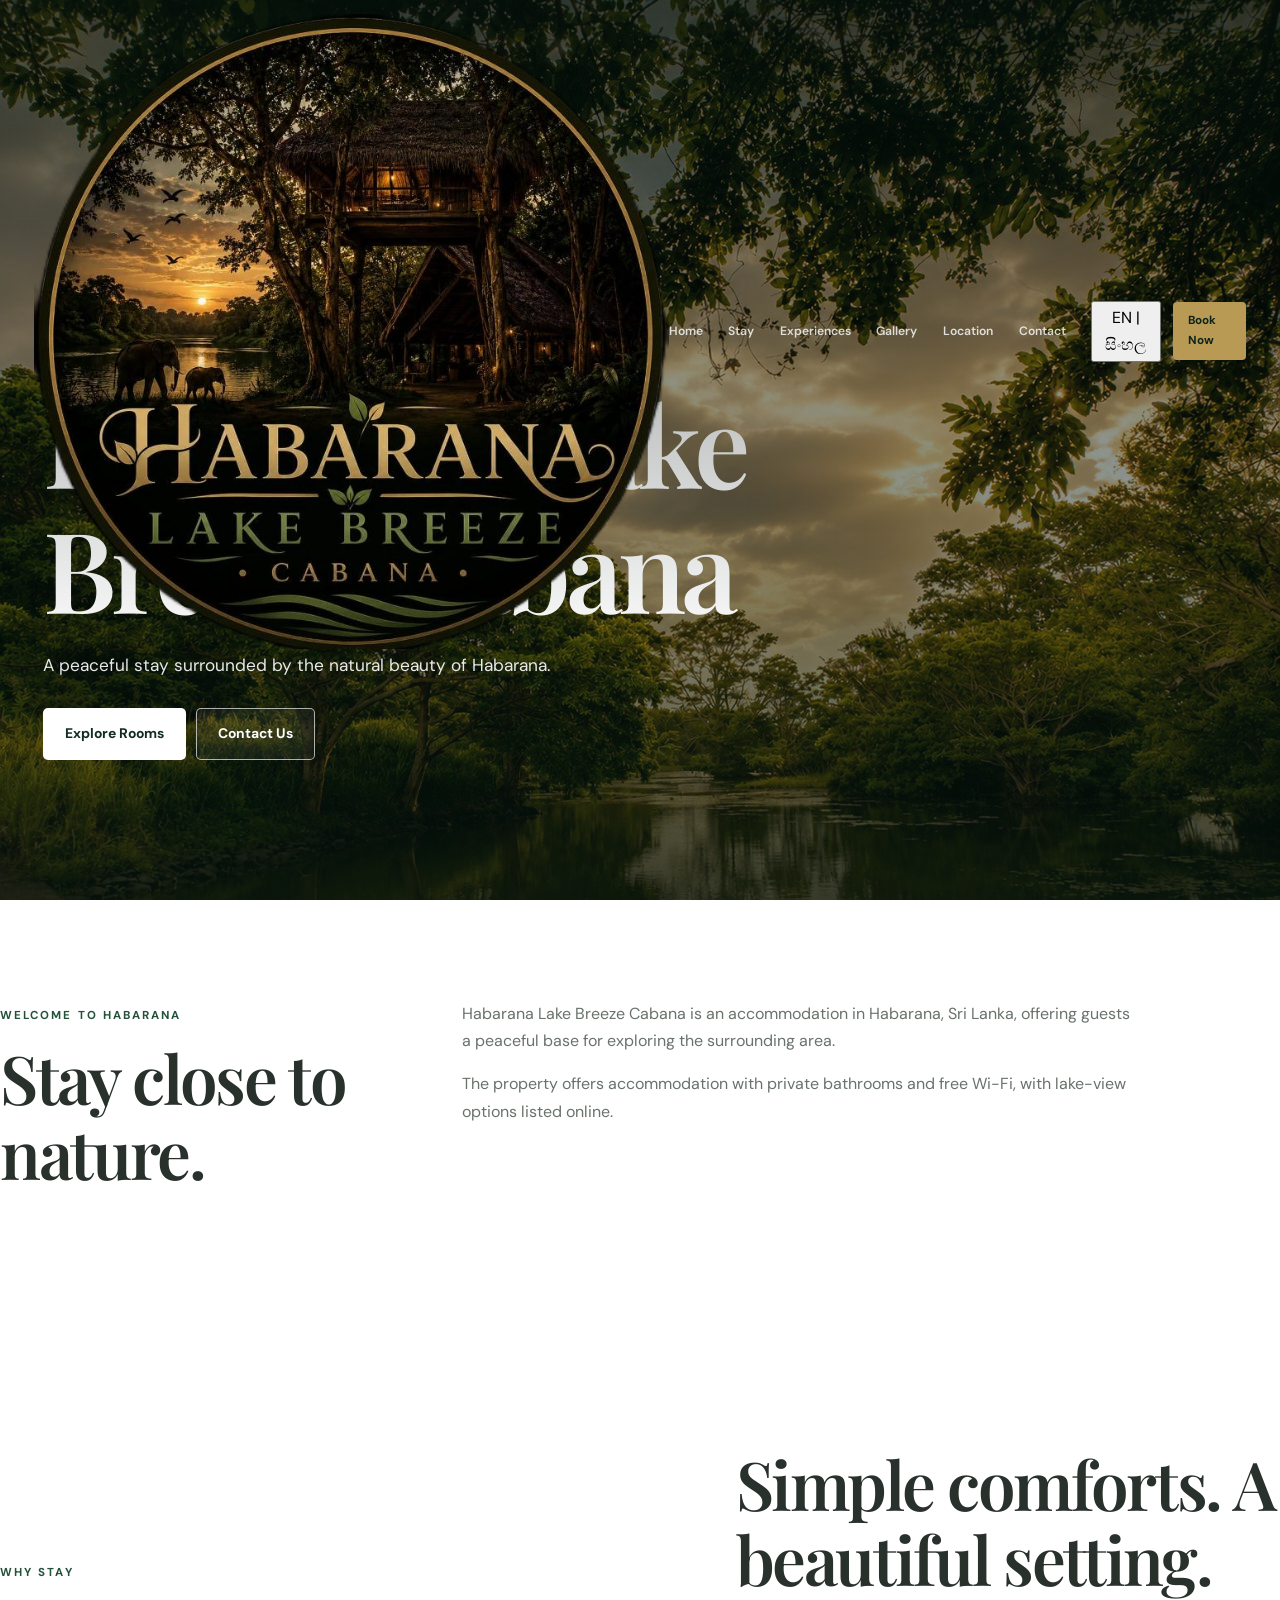
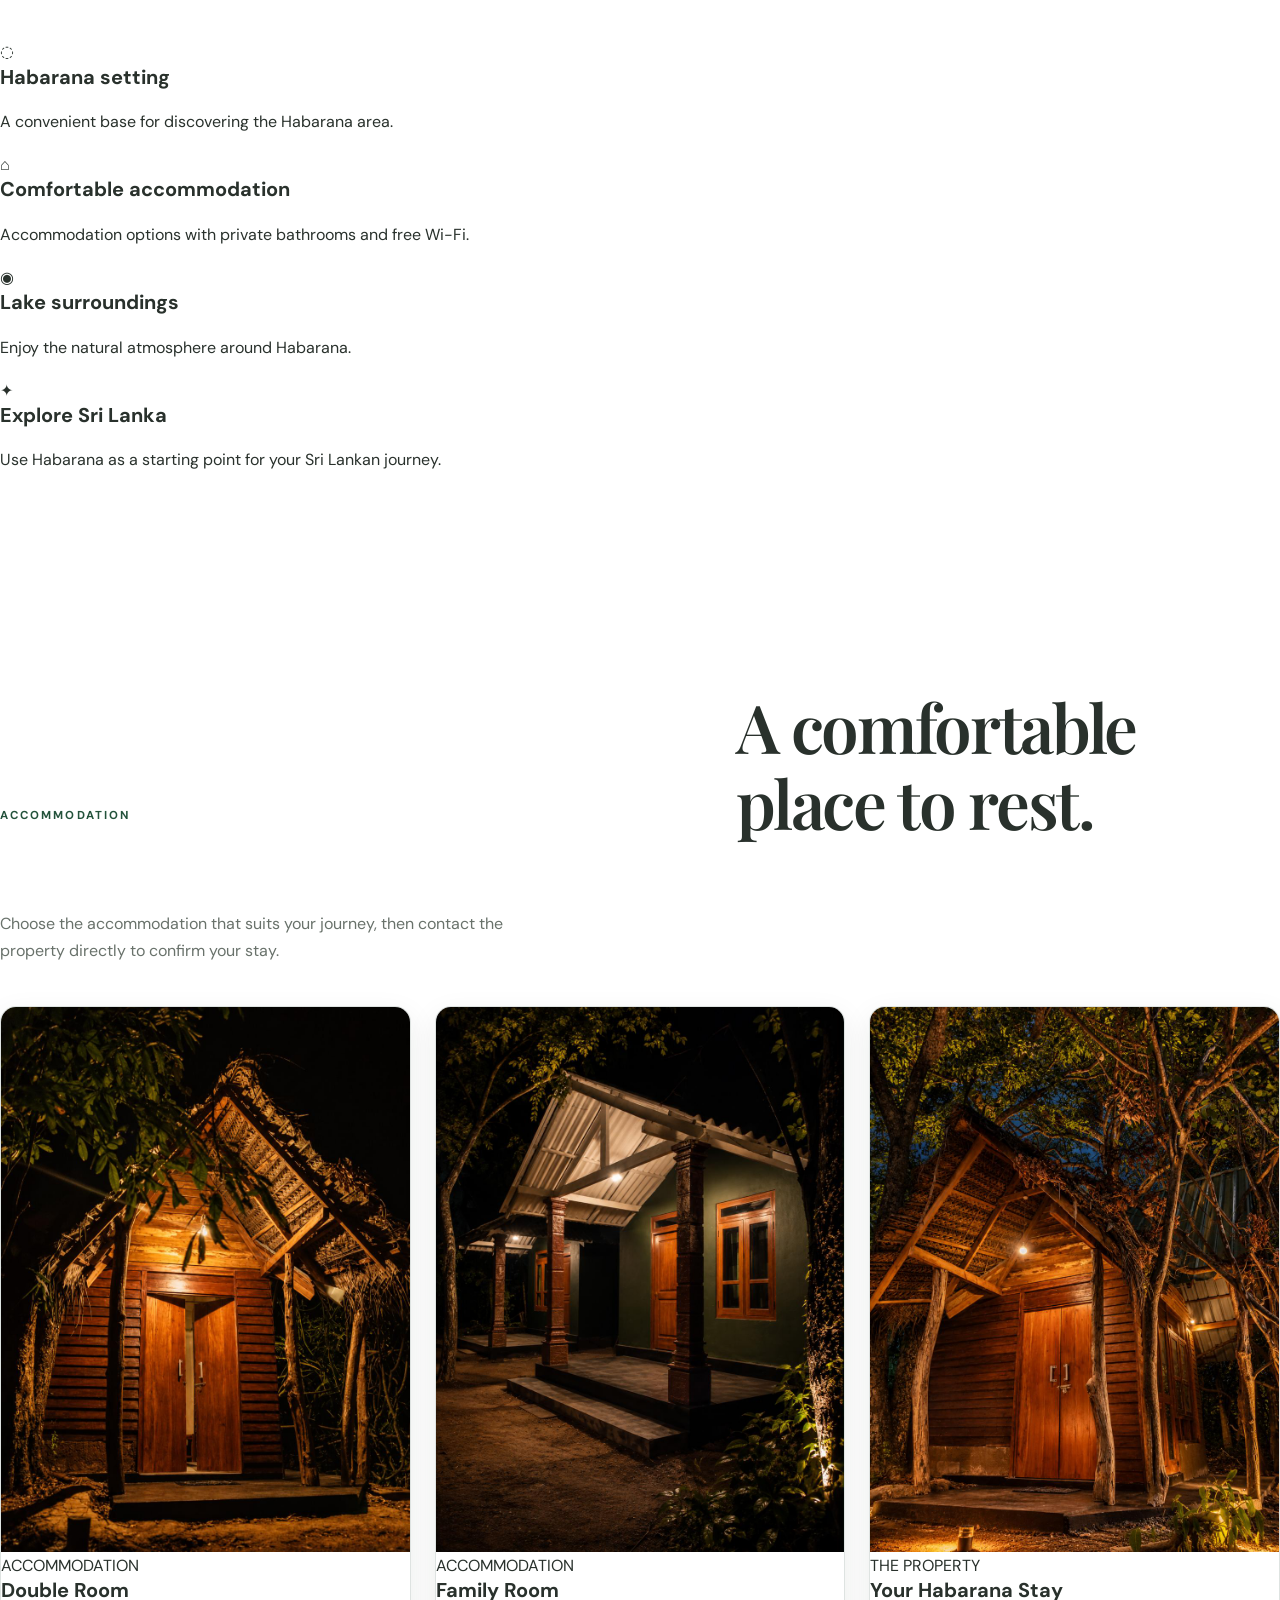
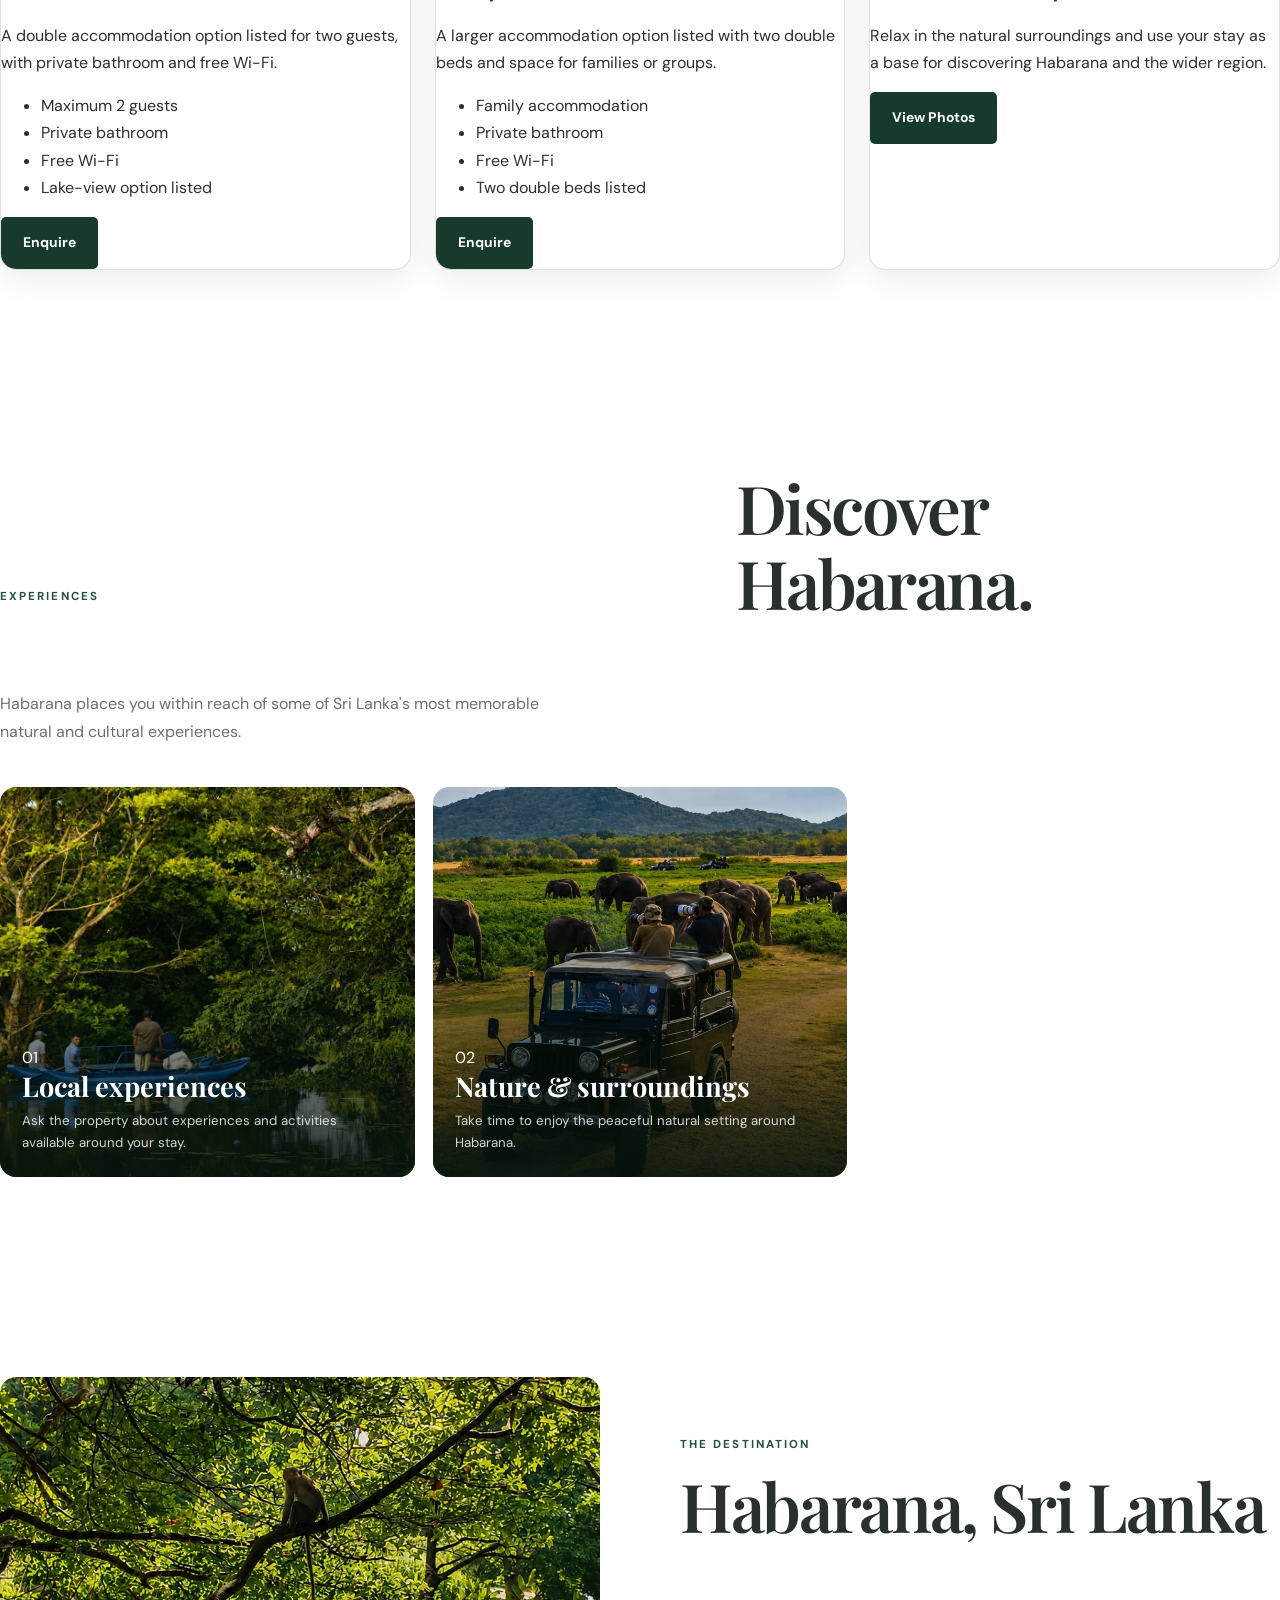
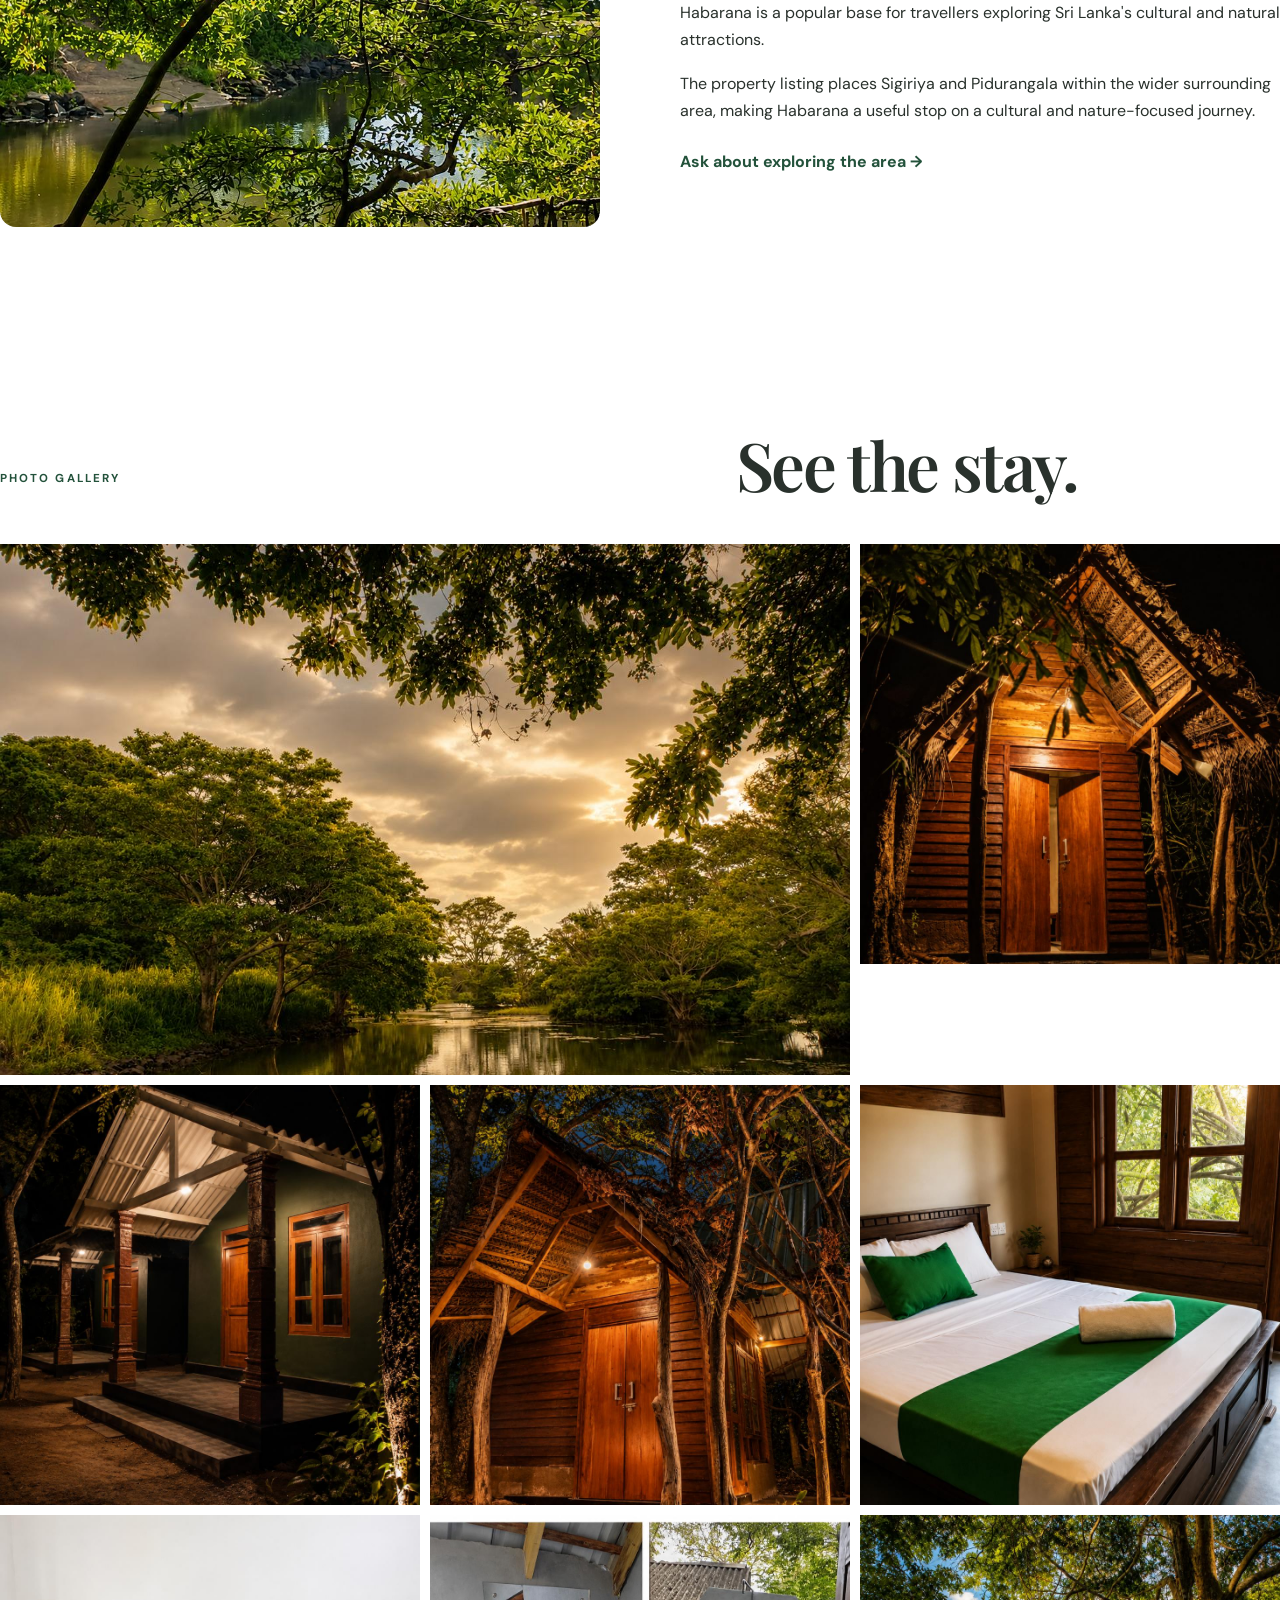
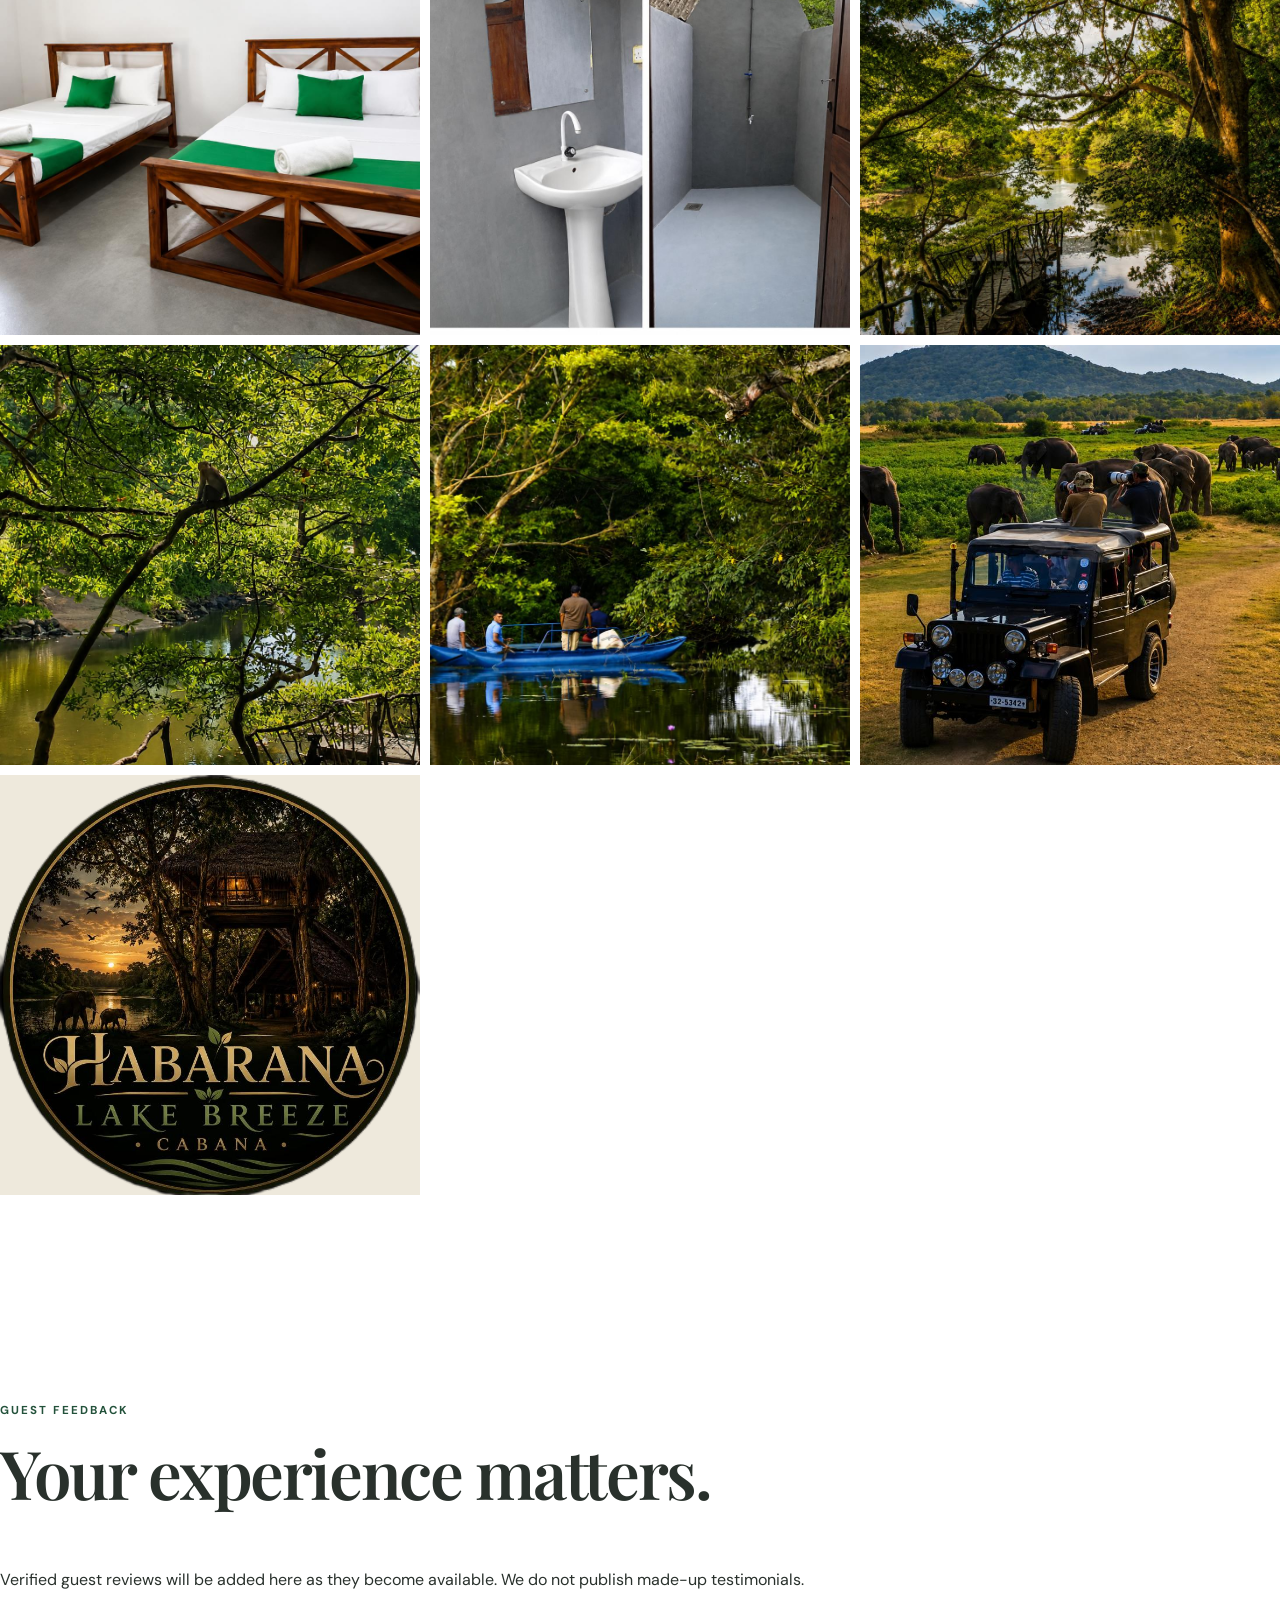
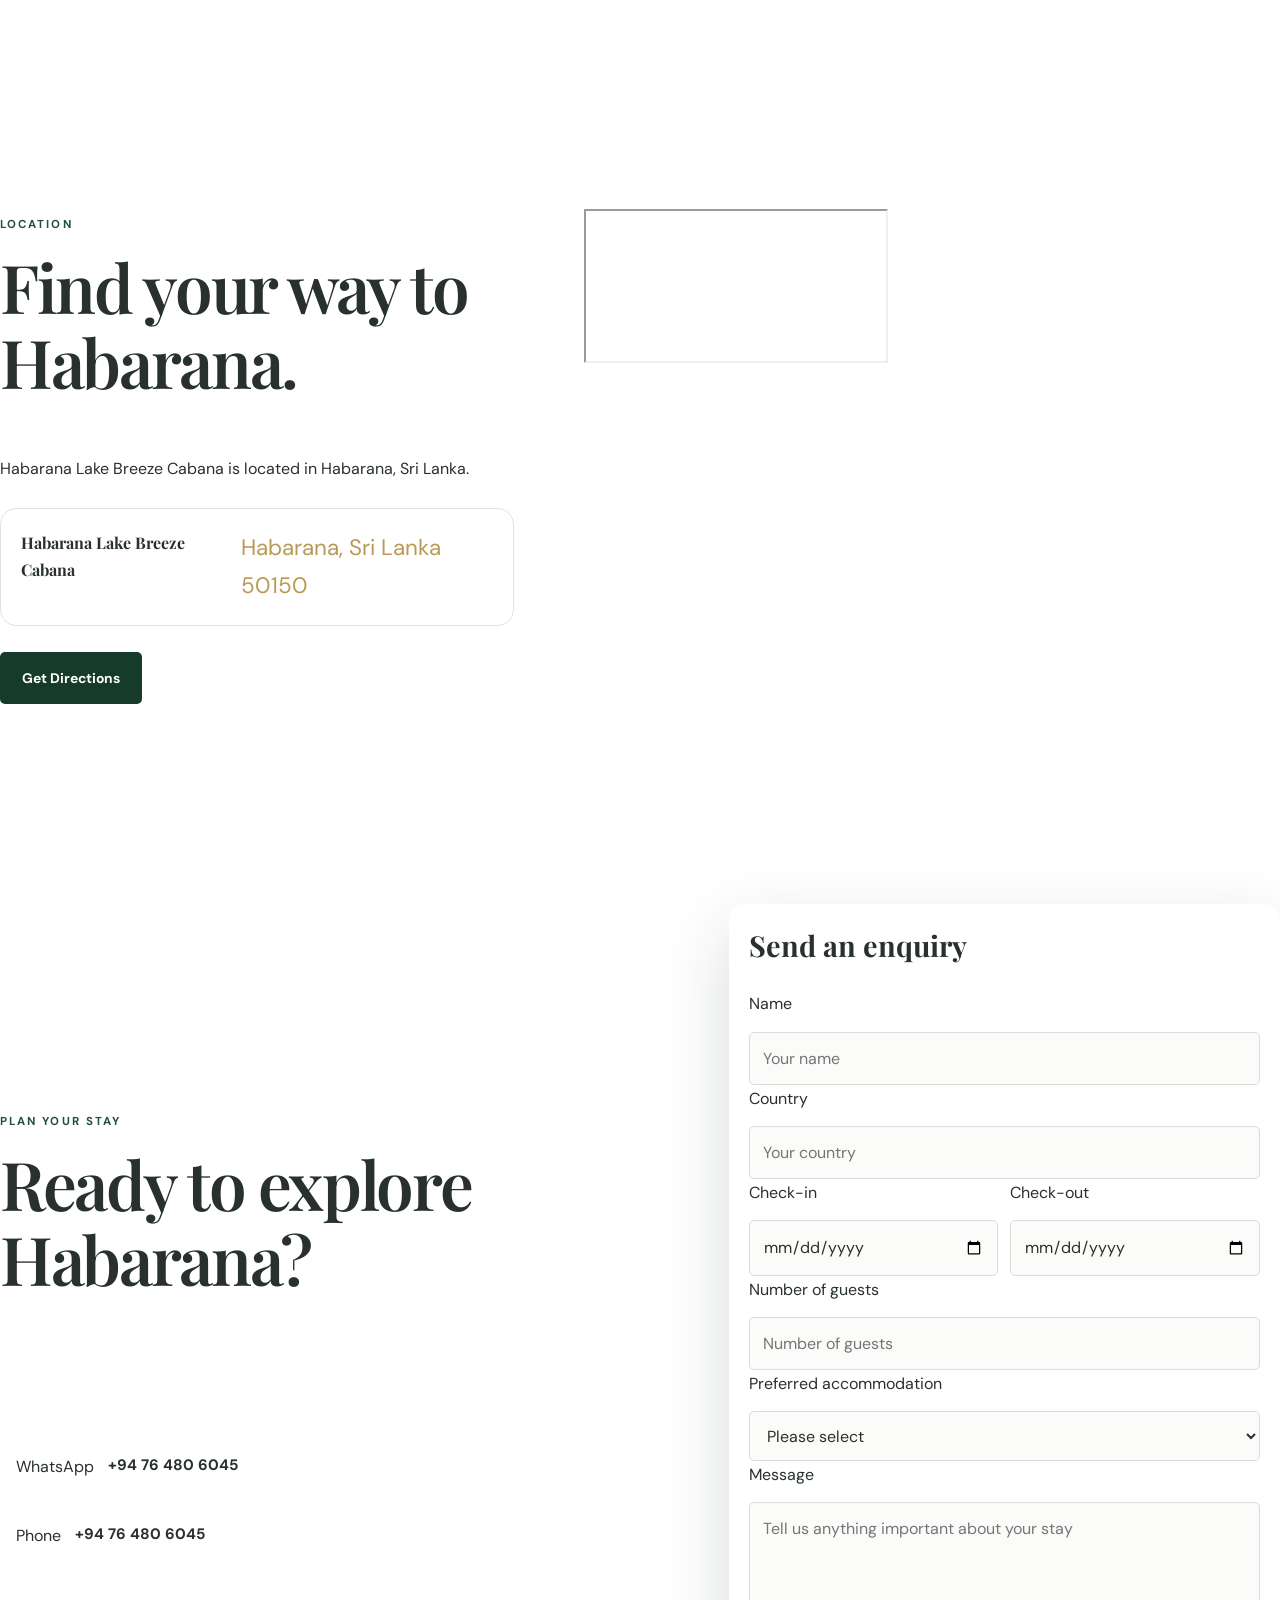
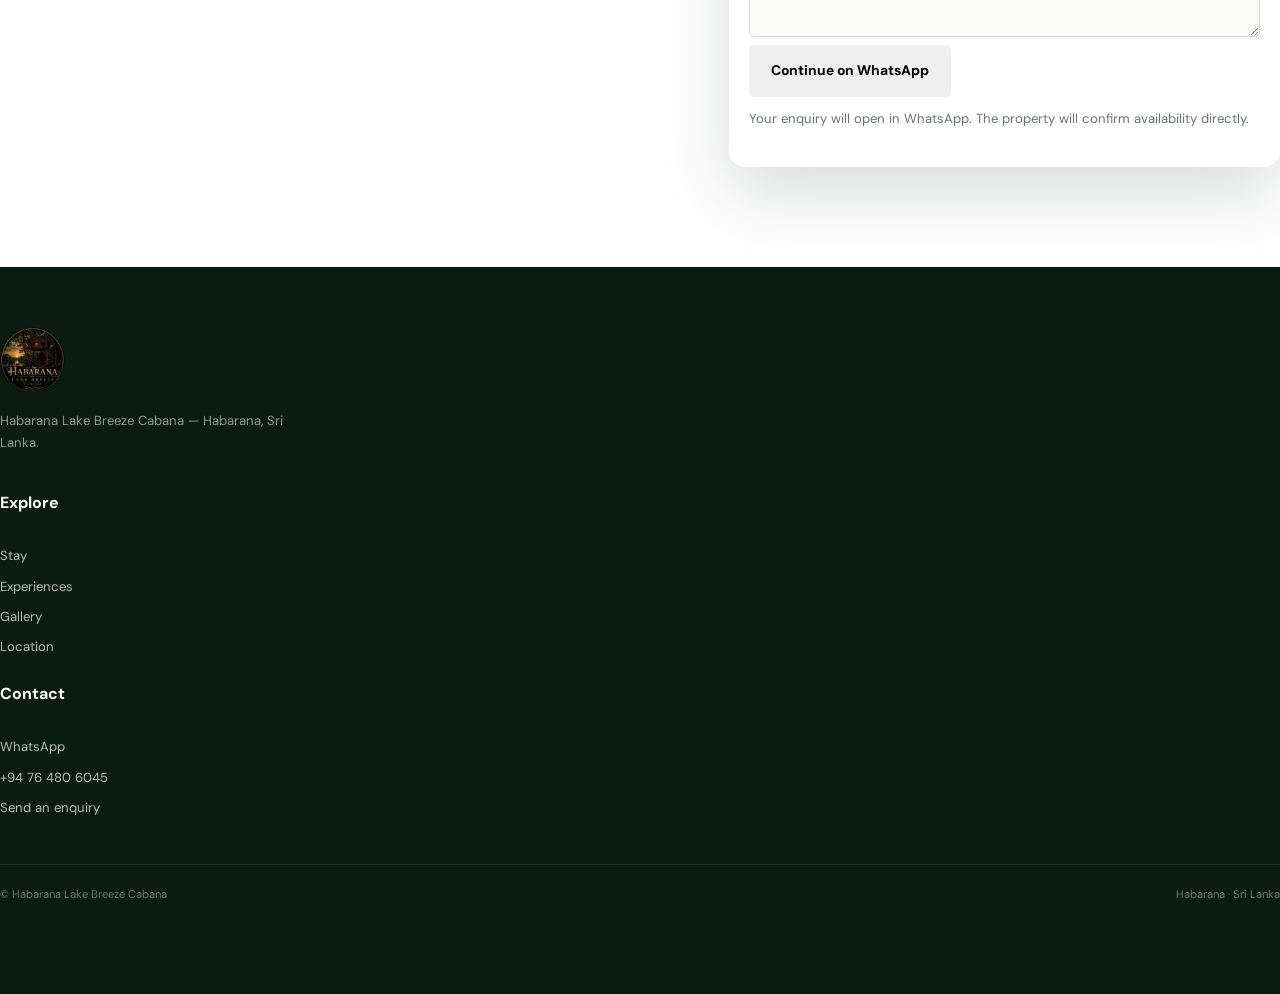
==== commit 6eb52013: "Update print statement from 'Hello' to 'Goodbye'" ====
--- a/index.html
+++ b/index.html
@@ -1,1675 +1,1329 @@
 <!DOCTYPE html>
 <html lang="en">
 <head>
-  <meta charset="UTF-8">
-
-  <meta
-    name="viewport"
-    content="width=device-width, initial-scale=1.0, viewport-fit=cover"
-  >
-
-  <title>Habarana Lake Breeze Cabana | Stay by the Lake in Sri Lanka</title>
-
-  <meta
-    name="description"
-    content="Stay at Habarana Lake Breeze Cabana in Habarana, Sri Lanka. Enjoy peaceful lake surroundings, comfortable accommodation, breakfast, Wi-Fi and easy access to the cultural and wildlife experiences of the region."
-  >
-
-  <meta
-    name="keywords"
-    content="Habarana accommodation, Habarana cabana, Habarana lake hotel, accommodation in Habarana Sri Lanka, Sigiriya accommodation, Sri Lanka wildlife"
-  >
-
-  <meta name="theme-color" content="#173b2a">
-
-  <meta property="og:title" content="Habarana Lake Breeze Cabana">
-  <meta
-    property="og:description"
-    content="A peaceful lakeside stay in Habarana, Sri Lanka."
-  >
-  <meta property="og:type" content="website">
-  <meta property="og:image" content="images/hero.jpg">
-
-  <link rel="canonical" href="https://YOUR-DOMAIN.com/">
-
-  <link rel="preconnect" href="https://fonts.googleapis.com">
-  <link rel="preconnect" href="https://fonts.gstatic.com" crossorigin>
-
-  <link
-    href="https://fonts.googleapis.com/css2?family=DM+Sans:wght@400;500;600;700&family=Playfair+Display:wght@500;600;700&display=swap"
-    rel="stylesheet"
-  >
-
-  <link rel="stylesheet" href="style.css">
+    <meta charset="UTF-8">
+
+    <meta name="viewport"
+          content="width=device-width, initial-scale=1.0">
+
+    <meta name="description"
+          content="Stay at Habarana Lake Breeze Cabana in Habarana, Sri Lanka. Explore comfortable accommodation, lake surroundings and experiences in the heart of Sri Lanka.">
+
+    <meta name="theme-color" content="#0d3023">
+
+    <title>Habarana Lake Breeze Cabana | Habarana, Sri Lanka</title>
+
+    <link rel="canonical" href="https://tojiisan116-boop.github.io/Habarana/">
+
+    <link rel="alternate"
+          hreflang="en"
+          href="https://tojiisan116-boop.github.io/Habarana/">
+
+    <link rel="alternate"
+          hreflang="si"
+          href="https://tojiisan116-boop.github.io/Habarana/">
+
+    <link rel="preconnect" href="https://fonts.googleapis.com">
+    <link rel="preconnect" href="https://fonts.gstatic.com" crossorigin>
+
+    <link href="https://fonts.googleapis.com/css2?family=DM+Sans:wght@400;500;600;700&family=Playfair+Display:wght@500;600;700&display=swap"
+          rel="stylesheet">
+
+    <link rel="stylesheet" href="style.css">
 </head>
 
 <body>
 
-  <!-- =====================================================
-       HEADER
-  ====================================================== -->
-
-  <header class="site-header" id="siteHeader">
-
-    <a href="#home" class="brand" aria-label="Habarana Lake Breeze Cabana home">
-      <img
-        src="images/logo.png"
-        alt="Habarana Lake Breeze Cabana logo"
-      >
+<!-- ================= HEADER ================= -->
+
+<header class="site-header" id="siteHeader">
+
+    <a href="#home" class="logo-link" aria-label="Habarana Lake Breeze Cabana home">
+        <img
+            src="images/logo.png"
+            alt="Habarana Lake Breeze Cabana"
+            class="logo">
     </a>
 
     <nav class="desktop-nav" aria-label="Main navigation">
-      <a href="#home" data-i18n="nav.home">Home</a>
-      <a href="#stay" data-i18n="nav.stay">Stay</a>
-      <a href="#experiences" data-i18n="nav.experiences">Experiences</a>
-      <a href="#gallery" data-i18n="nav.gallery">Gallery</a>
-      <a href="#location" data-i18n="nav.location">Location</a>
-      <a href="#about" data-i18n="nav.about">About</a>
-      <a href="#contact" data-i18n="nav.contact">Contact</a>
+        <a href="#home" data-en="Home" data-si="මුල් පිටුව">Home</a>
+        <a href="#stay" data-en="Stay" data-si="නවාතැන්">Stay</a>
+        <a href="#experiences" data-en="Experiences" data-si="අත්දැකීම්">Experiences</a>
+        <a href="#gallery" data-en="Gallery" data-si="ඡායාරූප">Gallery</a>
+        <a href="#location" data-en="Location" data-si="ස්ථානය">Location</a>
+        <a href="#contact" data-en="Contact" data-si="සම්බන්ධ වන්න">Contact</a>
     </nav>
 
     <div class="header-actions">
 
-      <div class="language-switcher" aria-label="Language selection">
-        <button
-          class="language-btn active"
-          data-language="en"
-          type="button"
-        >
-          EN
+        <button class="language-switch"
+                id="languageSwitch"
+                type="button"
+                aria-label="Change language">
+            <span class="active-language">EN</span>
+            <span>|</span>
+            <span>සිංහල</span>
         </button>
 
-        <span>|</span>
-
-        <button
-          class="language-btn"
-          data-language="si"
-          type="button"
-        >
-          සිංහල
+        <a href="https://wa.me/94764806045"
+           class="header-book"
+           target="_blank"
+           rel="noopener"
+           data-en="Book Now"
+           data-si="වෙන් කරවා ගන්න">
+            Book Now
+        </a>
+
+        <button class="menu-toggle"
+                id="menuToggle"
+                aria-label="Open menu"
+                aria-expanded="false">
+            <span></span>
+            <span></span>
+            <span></span>
         </button>
-      </div>
-
-      <a
-        href="#contact"
-        class="header-book"
-        data-i18n="nav.book"
-      >
+
+    </div>
+
+</header>
+
+
+<!-- ================= MOBILE MENU ================= -->
+
+<div class="mobile-menu" id="mobileMenu">
+
+    <a href="#home" data-en="Home" data-si="මුල් පිටුව">Home</a>
+
+    <a href="#stay"
+       data-en="Stay"
+       data-si="නවාතැන්">
+        Stay
+    </a>
+
+    <a href="#experiences"
+       data-en="Experiences"
+       data-si="අත්දැකීම්">
+        Experiences
+    </a>
+
+    <a href="#gallery"
+       data-en="Gallery"
+       data-si="ඡායාරූප">
+        Gallery
+    </a>
+
+    <a href="#location"
+       data-en="Location"
+       data-si="ස්ථානය">
+        Location
+    </a>
+
+    <a href="#contact"
+       data-en="Contact"
+       data-si="සම්බන්ධ වන්න">
+        Contact
+    </a>
+
+    <a href="https://wa.me/94764806045"
+       target="_blank"
+       rel="noopener"
+       class="mobile-book"
+       data-en="Book / Enquire"
+       data-si="වෙන් කරවා ගැනීම / විමසීම">
         Book / Enquire
-      </a>
-
-      <button
-        class="menu-toggle"
-        id="menuToggle"
-        type="button"
-        aria-label="Open menu"
-        aria-expanded="false"
-      >
-        <span></span>
-        <span></span>
-        <span></span>
-      </button>
+    </a>
+
+</div>
+
+
+<main>
+
+<!-- ================= HERO ================= -->
+
+<section class="hero" id="home">
+
+    <img
+        src="images/hero.jpg"
+        alt="Habarana Lake Breeze Cabana and its natural surroundings"
+        class="hero-image"
+        fetchpriority="high">
+
+    <div class="hero-overlay"></div>
+
+    <div class="hero-content">
+
+        <span class="eyebrow"
+              data-en="HABARANA · SRI LANKA"
+              data-si="හබරණ · ශ්‍රී ලංකාව">
+            HABARANA · SRI LANKA
+        </span>
+
+        <h1>
+            Habarana Lake<br>
+            Breeze Cabana
+        </h1>
+
+        <p data-en="A peaceful stay surrounded by the natural beauty of Habarana."
+           data-si="හබරණේ ස්වභාවික සුන්දරත්වය අතර සන්සුන් නවාතැන් අත්දැකීමක්.">
+            A peaceful stay surrounded by the natural beauty of Habarana.
+        </p>
+
+        <div class="hero-buttons">
+
+            <a href="#stay"
+               class="button button-light"
+               data-en="Explore Rooms"
+               data-si="කාමර බලන්න">
+                Explore Rooms
+            </a>
+
+            <a href="#contact"
+               class="button button-outline"
+               data-en="Contact Us"
+               data-si="අප හා සම්බන්ධ වන්න">
+                Contact Us
+            </a>
+
+        </div>
 
     </div>
 
-  </header>
-
-
-  <!-- =====================================================
-       MOBILE MENU
-  ====================================================== -->
-
-  <div class="mobile-menu" id="mobileMenu">
-
-    <div class="mobile-menu-inner">
-
-      <a href="#home" data-i18n="nav.home">Home</a>
-      <a href="#stay" data-i18n="nav.stay">Stay</a>
-      <a href="#experiences" data-i18n="nav.experiences">Experiences</a>
-      <a href="#gallery" data-i18n="nav.gallery">Gallery</a>
-      <a href="#location" data-i18n="nav.location">Location</a>
-      <a href="#about" data-i18n="nav.about">About</a>
-      <a href="#contact" data-i18n="nav.contact">Contact</a>
-
-      <a
-        href="#contact"
-        class="mobile-menu-cta"
-        data-i18n="nav.book"
-      >
-        Book / Enquire
-      </a>
-
-      <div class="mobile-language">
-        <button
-          class="language-btn active"
-          data-language="en"
-          type="button"
-        >
-          EN
-        </button>
-
-        <span>|</span>
-
-        <button
-          class="language-btn"
-          data-language="si"
-          type="button"
-        >
-          සිංහල
-        </button>
-      </div>
+    <a href="#intro"
+       class="scroll-indicator"
+       aria-label="Scroll down">
+        ↓
+    </a>
+
+</section>
+
+
+<!-- ================= INTRO ================= -->
+
+<section class="intro section" id="intro">
+
+    <div class="section-container intro-grid">
+
+        <div>
+            <span class="eyebrow dark"
+                  data-en="WELCOME TO HABARANA"
+                  data-si="හබරණ වෙත සාදරයෙන් පිළිගනිමු">
+                WELCOME TO HABARANA
+            </span>
+
+            <h2 data-en="Stay close to nature."
+                data-si="ස්වභාවධර්මයට සමීපව නවාතැන් ගන්න.">
+                Stay close to nature.
+            </h2>
+        </div>
+
+        <div class="intro-copy">
+
+            <p data-en="Habarana Lake Breeze Cabana is an accommodation in Habarana, Sri Lanka, offering guests a peaceful base for exploring the surrounding area."
+               data-si="Habarana Lake Breeze Cabana යනු ශ්‍රී ලංකාවේ හබරණ ප්‍රදේශයේ පිහිටි නවාතැන් ස්ථානයක් වන අතර අවට ප්‍රදේශය ගවේෂණය කිරීමට සන්සුන් පසුබිමක් සපයයි.">
+                Habarana Lake Breeze Cabana is an accommodation in Habarana,
+                Sri Lanka, offering guests a peaceful base for exploring the
+                surrounding area.
+            </p>
+
+            <p data-en="The property offers accommodation with private bathrooms and free Wi-Fi, with lake-view options listed online."
+               data-si="පෞද්ගලික නානකාමර සහ නොමිලේ Wi-Fi පහසුකම් සහිත නවාතැන් මෙහි ඇති අතර, අන්තර්ජාල ලැයිස්තුවේ වැව් දර්ශනය සහිත නවාතැන් විකල්පද සඳහන් වේ.">
+                The property offers accommodation with private bathrooms
+                and free Wi-Fi, with lake-view options listed online.
+            </p>
+
+        </div>
 
     </div>
 
-  </div>
-
-
-  <main id="home">
-
-    <!-- =====================================================
-         HERO
-    ====================================================== -->
-
-    <section class="hero">
-
-      <div class="hero-image">
-        <img
-          src="images/hero.jpg"
-          alt="Habarana Lake Breeze Cabana surrounded by nature"
-          fetchpriority="high"
-        >
-      </div>
-
-      <div class="hero-overlay"></div>
-
-      <div class="hero-content">
-
-        <div class="hero-kicker">
-          Habarana · Sri Lanka
-        </div>
-
-        <h1 data-i18n="hero.title">
-          Habarana Lake<br>
-          Breeze Cabana
-        </h1>
-
-        <p data-i18n="hero.text">
-          A peaceful lakeside stay in the heart of Sri Lanka's
-          cultural and wildlife country.
+</section>
+
+
+<!-- ================= HIGHLIGHTS ================= -->
+
+<section class="highlights section">
+
+    <div class="section-container">
+
+        <div class="section-heading center">
+
+            <span class="eyebrow dark"
+                  data-en="WHY STAY"
+                  data-si="නවාතැන් ගැනීමට හේතු">
+                WHY STAY
+            </span>
+
+            <h2 data-en="Simple comforts. A beautiful setting."
+                data-si="සරල පහසුකම්. සුන්දර පරිසරයක්.">
+                Simple comforts. A beautiful setting.
+            </h2>
+
+        </div>
+
+        <div class="highlight-grid">
+
+            <article class="highlight">
+                <div class="highlight-icon">◌</div>
+                <h3 data-en="Habarana setting"
+                    data-si="හබරණ පරිසරය">
+                    Habarana setting
+                </h3>
+                <p data-en="A convenient base for discovering the Habarana area."
+                   data-si="හබරණ ප්‍රදේශය ගවේෂණය කිරීමට පහසු පදනමක්.">
+                    A convenient base for discovering the Habarana area.
+                </p>
+            </article>
+
+            <article class="highlight">
+                <div class="highlight-icon">⌂</div>
+                <h3 data-en="Comfortable accommodation"
+                    data-si="සුවපහසු නවාතැන්">
+                    Comfortable accommodation
+                </h3>
+                <p data-en="Accommodation options with private bathrooms and free Wi-Fi."
+                   data-si="පෞද්ගලික නානකාමර සහ නොමිලේ Wi-Fi සහිත නවාතැන් විකල්ප.">
+                    Accommodation options with private bathrooms and free Wi-Fi.
+                </p>
+            </article>
+
+            <article class="highlight">
+                <div class="highlight-icon">◉</div>
+                <h3 data-en="Lake surroundings"
+                    data-si="වැව් පරිසරය">
+                    Lake surroundings
+                </h3>
+                <p data-en="Enjoy the natural atmosphere around Habarana."
+                   data-si="හබරණ අවට ස්වභාවික පරිසරයේ සුන්දරත්වය විඳින්න.">
+                    Enjoy the natural atmosphere around Habarana.
+                </p>
+            </article>
+
+            <article class="highlight">
+                <div class="highlight-icon">✦</div>
+                <h3 data-en="Explore Sri Lanka"
+                    data-si="ශ්‍රී ලංකාව ගවේෂණය කරන්න">
+                    Explore Sri Lanka
+                </h3>
+                <p data-en="Use Habarana as a starting point for your Sri Lankan journey."
+                   data-si="ඔබගේ ශ්‍රී ලංකා සංචාරය ආරම්භ කිරීමට හබරණ හොඳ පදනමක් කරගන්න.">
+                    Use Habarana as a starting point for your Sri Lankan journey.
+                </p>
+            </article>
+
+        </div>
+
+    </div>
+
+</section>
+
+
+<!-- ================= STAY ================= -->
+
+<section class="stay section" id="stay">
+
+    <div class="section-container">
+
+        <div class="section-heading">
+
+            <span class="eyebrow dark"
+                  data-en="ACCOMMODATION"
+                  data-si="නවාතැන්">
+                ACCOMMODATION
+            </span>
+
+            <h2 data-en="A comfortable place to rest."
+                data-si="සුවපහසුවෙන් විවේක ගැනීමට තැනක්.">
+                A comfortable place to rest.
+            </h2>
+
+            <p data-en="Choose the accommodation that suits your journey, then contact the property directly to confirm your stay."
+               data-si="ඔබගේ ගමනට ගැළපෙන නවාතැන් විකල්පය තෝරාගෙන, නවාතැන් තහවුරු කර ගැනීමට සෘජුවම දේපළ සමඟ සම්බන්ධ වන්න.">
+                Choose the accommodation that suits your journey,
+                then contact the property directly to confirm your stay.
+            </p>
+
+        </div>
+
+
+        <div class="room-grid">
+
+            <!-- ROOM 1 -->
+
+            <article class="room-card">
+
+                <div class="room-image-wrap">
+
+                    <img
+                        src="images/cottage-1.jpg"
+                        alt="Accommodation at Habarana Lake Breeze Cabana"
+                        loading="lazy">
+
+                </div>
+
+                <div class="room-content">
+
+                    <span class="room-label"
+                          data-en="ACCOMMODATION"
+                          data-si="නවාතැන්">
+                        ACCOMMODATION
+                    </span>
+
+                    <h3 data-en="Double Room"
+                        data-si="ඩබල් කාමරය">
+                        Double Room
+                    </h3>
+
+                    <p data-en="A double accommodation option listed for two guests, with private bathroom and free Wi-Fi."
+                       data-si="අමුත්තන් දෙදෙනෙකු සඳහා ලැයිස්තුගත කර ඇති ඩබල් නවාතැන් විකල්පයක් වන අතර පෞද්ගලික නානකාමරයක් සහ නොමිලේ Wi-Fi ඇත.">
+                        A double accommodation option listed for two guests,
+                        with private bathroom and free Wi-Fi.
+                    </p>
+
+                    <ul>
+                        <li data-en="Maximum 2 guests"
+                            data-si="උපරිම අමුත්තන් 2 දෙනෙක්">
+                            Maximum 2 guests
+                        </li>
+
+                        <li data-en="Private bathroom"
+                            data-si="පෞද්ගලික නානකාමරය">
+                            Private bathroom
+                        </li>
+
+                        <li data-en="Free Wi-Fi"
+                            data-si="නොමිලේ Wi-Fi">
+                            Free Wi-Fi
+                        </li>
+
+                        <li data-en="Lake-view option listed"
+                            data-si="වැව් දර්ශනය සහිත විකල්පයක් ලැයිස්තුගත කර ඇත">
+                            Lake-view option listed
+                        </li>
+                    </ul>
+
+                    <a href="#contact"
+                       class="button button-dark"
+                       data-en="Enquire"
+                       data-si="විමසන්න">
+                        Enquire
+                    </a>
+
+                </div>
+
+            </article>
+
+
+            <!-- ROOM 2 -->
+
+            <article class="room-card">
+
+                <div class="room-image-wrap">
+
+                    <img
+                        src="images/cottage-2.jpg"
+                        alt="Family accommodation at Habarana Lake Breeze Cabana"
+                        loading="lazy">
+
+                </div>
+
+                <div class="room-content">
+
+                    <span class="room-label"
+                          data-en="ACCOMMODATION"
+                          data-si="නවාතැන්">
+                        ACCOMMODATION
+                    </span>
+
+                    <h3 data-en="Family Room"
+                        data-si="පවුල් කාමරය">
+                        Family Room
+                    </h3>
+
+                    <p data-en="A larger accommodation option listed with two double beds and space for families or groups."
+                       data-si="පවුල් හෝ කණ්ඩායම් සඳහා ගැළපෙන විශාල නවාතැන් විකල්පයක් වන අතර ඩබල් ඇඳන් දෙකක් සඳහන් කර ඇත.">
+                        A larger accommodation option listed with two double
+                        beds and space for families or groups.
+                    </p>
+
+                    <ul>
+                        <li data-en="Family accommodation"
+                            data-si="පවුල් නවාතැන්">
+                            Family accommodation
+                        </li>
+
+                        <li data-en="Private bathroom"
+                            data-si="පෞද්ගලික නානකාමරය">
+                            Private bathroom
+                        </li>
+
+                        <li data-en="Free Wi-Fi"
+                            data-si="නොමිලේ Wi-Fi">
+                            Free Wi-Fi
+                        </li>
+
+                        <li data-en="Two double beds listed"
+                            data-si="ඩබල් ඇඳන් දෙකක් සඳහන් කර ඇත">
+                            Two double beds listed
+                        </li>
+                    </ul>
+
+                    <a href="#contact"
+                       class="button button-dark"
+                       data-en="Enquire"
+                       data-si="විමසන්න">
+                        Enquire
+                    </a>
+
+                </div>
+
+            </article>
+
+
+            <!-- ROOM 3 -->
+
+            <article class="room-card">
+
+                <div class="room-image-wrap">
+
+                    <img
+                        src="images/cottage-3.jpg"
+                        alt="Cottage accommodation surroundings"
+                        loading="lazy">
+
+                </div>
+
+                <div class="room-content">
+
+                    <span class="room-label"
+                          data-en="THE PROPERTY"
+                          data-si="දේපළ">
+                        THE PROPERTY
+                    </span>
+
+                    <h3 data-en="Your Habarana Stay"
+                        data-si="ඔබගේ හබරණ නවාතැන් අත්දැකීම">
+                        Your Habarana Stay
+                    </h3>
+
+                    <p data-en="Relax in the natural surroundings and use your stay as a base for discovering Habarana and the wider region."
+                       data-si="ස්වභාවික පරිසරය අතර විවේක ගනිමින් හබරණ සහ අවට ප්‍රදේශ ගවේෂණය කිරීමට ඔබගේ නවාතැන පදනමක් කරගන්න.">
+                        Relax in the natural surroundings and use your stay
+                        as a base for discovering Habarana and the wider region.
+                    </p>
+
+                    <a href="#gallery"
+                       class="button button-dark"
+                       data-en="View Photos"
+                       data-si="ඡායාරූප බලන්න">
+                        View Photos
+                    </a>
+
+                </div>
+
+            </article>
+
+        </div>
+
+    </div>
+
+</section>
+
+
+<!-- ================= EXPERIENCES ================= -->
+
+<section class="experiences section" id="experiences">
+
+    <div class="section-container">
+
+        <div class="section-heading light">
+
+            <span class="eyebrow"
+                  data-en="EXPERIENCES"
+                  data-si="අත්දැකීම්">
+                EXPERIENCES
+            </span>
+
+            <h2 data-en="Discover Habarana."
+                data-si="හබරණ ගවේෂණය කරන්න.">
+                Discover Habarana.
+            </h2>
+
+            <p data-en="Habarana places you within reach of some of Sri Lanka's most memorable natural and cultural experiences."
+               data-si="හබරණ ප්‍රදේශය ශ්‍රී ලංකාවේ සොබාදහම සහ සංස්කෘතිය සමඟ සම්බන්ධ වන අමතක නොවන අත්දැකීම් ගවේෂණය කිරීමට අවස්ථාව සලසයි.">
+                Habarana places you within reach of some of Sri Lanka's
+                most memorable natural and cultural experiences.
+            </p>
+
+        </div>
+
+
+        <div class="experience-grid">
+
+            <article class="experience-card">
+
+                <img
+                    src="images/activity-1.jpg"
+                    alt="Activity around Habarana"
+                    loading="lazy">
+
+                <div class="experience-content">
+
+                    <span>01</span>
+
+                    <h3 data-en="Local experiences"
+                        data-si="දේශීය අත්දැකීම්">
+                        Local experiences
+                    </h3>
+
+                    <p data-en="Ask the property about experiences and activities available around your stay."
+                       data-si="ඔබගේ නවාතැන් කාලය තුළ ලබාගත හැකි අත්දැකීම් සහ ක්‍රියාකාරකම් පිළිබඳව දේපළෙන් විමසන්න.">
+                        Ask the property about experiences and activities
+                        available around your stay.
+                    </p>
+
+                </div>
+
+            </article>
+
+
+            <article class="experience-card">
+
+                <img
+                    src="images/activity-2.jpg"
+                    alt="Experience around Habarana"
+                    loading="lazy">
+
+                <div class="experience-content">
+
+                    <span>02</span>
+
+                    <h3 data-en="Nature & surroundings"
+                        data-si="ස්වභාවධර්මය සහ පරිසරය">
+                        Nature & surroundings
+                    </h3>
+
+                    <p data-en="Take time to enjoy the peaceful natural setting around Habarana."
+                       data-si="හබරණ අවට සන්සුන් ස්වභාවික පරිසරය විඳීමට කාලය වෙන් කරගන්න.">
+                        Take time to enjoy the peaceful natural setting
+                        around Habarana.
+                    </p>
+
+                </div>
+
+            </article>
+
+
+            <article class="experience-card">
+
+                <img
+                    src="images/lake-1.jpg"
+                    alt="Lake surroundings near Habarana"
+                    loading="lazy">
+
+                <div class="experience-content">
+
+                    <span>03</span>
+
+                    <h3 data-en="Lake surroundings"
+                        data-si="වැව් පරිසරය">
+                        Lake surroundings
+                    </h3>
+
+                    <p data-en="Enjoy the atmosphere around the lake and the natural landscape."
+                       data-si="වැව අවට පරිසරයේ සහ ස්වභාවික භූ දර්ශනයේ සුන්දරත්වය විඳින්න.">
+                        Enjoy the atmosphere around the lake and
+                        the natural landscape.
+                    </p>
+
+                </div>
+
+            </article>
+
+        </div>
+
+    </div>
+
+</section>
+
+
+<!-- ================= DESTINATION ================= -->
+
+<section class="destination section">
+
+    <div class="section-container destination-grid">
+
+        <div class="destination-image">
+
+            <img
+                src="images/lake-2.jpg"
+                alt="Lake landscape around Habarana"
+                loading="lazy">
+
+        </div>
+
+        <div class="destination-content">
+
+            <span class="eyebrow dark"
+                  data-en="THE DESTINATION"
+                  data-si="ගමනාන්තය">
+                THE DESTINATION
+            </span>
+
+            <h2 data-en="Habarana, Sri Lanka"
+                data-si="හබරණ, ශ්‍රී ලංකාව">
+                Habarana, Sri Lanka
+            </h2>
+
+            <p data-en="Habarana is a popular base for travellers exploring Sri Lanka's cultural and natural attractions."
+               data-si="ශ්‍රී ලංකාවේ සංස්කෘතික සහ ස්වභාවික ආකර්ෂණීය ස්ථාන ගවේෂණය කරන සංචාරකයින් සඳහා හබරණ ජනප්‍රිය පදනමකි.">
+                Habarana is a popular base for travellers exploring
+                Sri Lanka's cultural and natural attractions.
+            </p>
+
+            <p data-en="The property listing places Sigiriya and Pidurangala within the wider surrounding area, making Habarana a useful stop on a cultural and nature-focused journey."
+               data-si="දේපළ ලැයිස්තුවේ සඳහන් තොරතුරු අනුව සිගිරිය සහ පිදුරංගල අවට ප්‍රදේශයේ පිහිටා ඇති අතර, සංස්කෘතික සහ ස්වභාවික ගමනකට හබරණ සුදුසු නැවතුම් ස්ථානයක් වේ.">
+                The property listing places Sigiriya and Pidurangala
+                within the wider surrounding area, making Habarana
+                a useful stop on a cultural and nature-focused journey.
+            </p>
+
+            <a href="#contact"
+               class="text-link"
+               data-en="Ask about exploring the area →"
+               data-si="අවට ප්‍රදේශය ගවේෂණය කිරීම ගැන විමසන්න →">
+                Ask about exploring the area →
+            </a>
+
+        </div>
+
+    </div>
+
+</section>
+
+
+<!-- ================= GALLERY ================= -->
+
+<section class="gallery section" id="gallery">
+
+    <div class="section-container">
+
+        <div class="section-heading center">
+
+            <span class="eyebrow dark"
+                  data-en="PHOTO GALLERY"
+                  data-si="ඡායාරූප ගැලරිය">
+                PHOTO GALLERY
+            </span>
+
+            <h2 data-en="See the stay."
+                data-si="නවාතැන් ස්ථානය බලන්න.">
+                See the stay.
+            </h2>
+
+        </div>
+
+
+        <div class="gallery-grid">
+
+            <button class="gallery-item gallery-large"
+                    data-image="images/hero.jpg"
+                    aria-label="Open hero photograph">
+
+                <img src="images/hero.jpg"
+                     alt="Habarana Lake Breeze Cabana"
+                     loading="lazy">
+
+            </button>
+
+
+            <button class="gallery-item"
+                    data-image="images/cottage-1.jpg"
+                    aria-label="Open cottage photograph">
+
+                <img src="images/cottage-1.jpg"
+                     alt="Cottage accommodation"
+                     loading="lazy">
+
+            </button>
+
+
+            <button class="gallery-item"
+                    data-image="images/cottage-2.jpg"
+                    aria-label="Open cottage photograph">
+
+                <img src="images/cottage-2.jpg"
+                     alt="Family accommodation"
+                     loading="lazy">
+
+            </button>
+
+
+            <button class="gallery-item"
+                    data-image="images/cottage-3.jpg"
+                    aria-label="Open cottage photograph">
+
+                <img src="images/cottage-3.jpg"
+                     alt="Accommodation"
+                     loading="lazy">
+
+            </button>
+
+
+            <button class="gallery-item"
+                    data-image="images/interior-1.jpg"
+                    aria-label="Open interior photograph">
+
+                <img src="images/interior-1.jpg"
+                     alt="Interior"
+                     loading="lazy">
+
+            </button>
+
+
+            <button class="gallery-item"
+                    data-image="images/interior-2.jpg"
+                    aria-label="Open interior photograph">
+
+                <img src="images/interior-2.jpg"
+                     alt="Interior"
+                     loading="lazy">
+
+            </button>
+
+
+            <button class="gallery-item"
+                    data-image="images/bathroom-1.jpg"
+                    aria-label="Open bathroom photograph">
+
+                <img src="images/bathroom-1.jpg"
+                     alt="Private bathroom"
+                     loading="lazy">
+
+            </button>
+
+
+            <button class="gallery-item"
+                    data-image="images/lake-1.jpg"
+                    aria-label="Open lake photograph">
+
+                <img src="images/lake-1.jpg"
+                     alt="Lake surroundings"
+                     loading="lazy">
+
+            </button>
+
+
+            <button class="gallery-item"
+                    data-image="images/lake-2.jpg"
+                    aria-label="Open lake photograph">
+
+                <img src="images/lake-2.jpg"
+                     alt="Lake landscape"
+                     loading="lazy">
+
+            </button>
+
+
+            <button class="gallery-item"
+                    data-image="images/activity-1.jpg"
+                    aria-label="Open activity photograph">
+
+                <img src="images/activity-1.jpg"
+                     alt="Activity"
+                     loading="lazy">
+
+            </button>
+
+
+            <button class="gallery-item"
+                    data-image="images/activity-2.jpg"
+                    aria-label="Open activity photograph">
+
+                <img src="images/activity-2.jpg"
+                     alt="Activity"
+                     loading="lazy">
+
+            </button>
+
+
+            <button class="gallery-item"
+                    data-image="images/logo.png"
+                    aria-label="Open property logo">
+
+                <img src="images/logo.png"
+                     alt="Property logo"
+                     loading="lazy">
+
+            </button>
+
+        </div>
+
+    </div>
+
+</section>
+
+
+<!-- ================= REVIEWS ================= -->
+
+<section class="reviews section">
+
+    <div class="section-container review-notice">
+
+        <span class="eyebrow dark"
+              data-en="GUEST FEEDBACK"
+              data-si="අමුත්තන්ගේ අදහස්">
+            GUEST FEEDBACK
+        </span>
+
+        <h2 data-en="Your experience matters."
+            data-si="ඔබගේ අත්දැකීම වැදගත්ය.">
+            Your experience matters.
+        </h2>
+
+        <p data-en="Verified guest reviews will be added here as they become available. We do not publish made-up testimonials."
+           data-si="තහවුරු කළ අමුත්තන්ගේ සමාලෝචන ලබාගත හැකි වූ විට ඒවා මෙහි එක් කෙරේ. අපි කල්පිත ප්‍රශංසා හෝ සමාලෝචන පළ නොකරමු.">
+            Verified guest reviews will be added here as they become available.
+            We do not publish made-up testimonials.
         </p>
 
-        <div class="hero-buttons">
-
-          <a
-            href="#stay"
-            class="button button-light"
-            data-i18n="hero.rooms"
-          >
-            Explore Rooms
-          </a>
-
-          <a
-            href="#contact"
-            class="button button-outline"
-            data-i18n="hero.contact"
-          >
-            Contact Us
-          </a>
-
-        </div>
-
-      </div>
-
-      <a href="#intro" class="hero-scroll" aria-label="Scroll down">
-        <span></span>
-      </a>
-
-    </section>
-
-
-    <!-- =====================================================
-         INTRO
-    ====================================================== -->
-
-    <section class="intro section" id="intro">
-
-      <div class="container intro-grid">
-
-        <div class="section-label">
-          Habarana, Sri Lanka
-        </div>
-
-        <div>
-
-          <h2 data-i18n="intro.title">
-            Wake up close to the lake.
-          </h2>
-
-          <p data-i18n="intro.text">
-            Habarana Lake Breeze Cabana offers a relaxed place
-            to stay in Habarana, with accommodation overlooking
-            the lake and the natural surroundings of the area.
-          </p>
-
-          <p data-i18n="intro.text2">
-            It is a convenient base for travellers exploring
-            Sri Lanka's famous cultural and wildlife attractions.
-          </p>
-
-          <a
-            href="#about"
-            class="text-link"
-            data-i18n="intro.link"
-          >
-            Discover the property →
-          </a>
-
-        </div>
-
-      </div>
-
-    </section>
-
-
-    <!-- =====================================================
-         WHY STAY
-    ====================================================== -->
-
-    <section class="features section section-soft">
-
-      <div class="container">
-
-        <div class="section-heading centered">
-
-          <div class="eyebrow" data-i18n="why.eyebrow">
-            Why stay here
-          </div>
-
-          <h2 data-i18n="why.title">
-            A simple stay, surrounded by nature.
-          </h2>
-
-        </div>
-
-        <div class="feature-grid">
-
-          <article class="feature-card">
-            <div class="feature-icon">⌁</div>
-            <h3 data-i18n="why.lake.title">
-              Lake surroundings
+    </div>
+
+</section>
+
+
+<!-- ================= LOCATION ================= -->
+
+<section class="location section" id="location">
+
+    <div class="section-container location-grid">
+
+        <div class="location-content">
+
+            <span class="eyebrow dark"
+                  data-en="LOCATION"
+                  data-si="ස්ථානය">
+                LOCATION
+            </span>
+
+            <h2 data-en="Find your way to Habarana."
+                data-si="හබරණ වෙත ඔබේ ගමන සොයාගන්න.">
+                Find your way to Habarana.
+            </h2>
+
+            <p data-en="Habarana Lake Breeze Cabana is located in Habarana, Sri Lanka."
+               data-si="Habarana Lake Breeze Cabana ශ්‍රී ලංකාවේ හබරණ ප්‍රදේශයේ පිහිටා ඇත.">
+                Habarana Lake Breeze Cabana is located in
+                Habarana, Sri Lanka.
+            </p>
+
+            <div class="address-box">
+
+                <strong>Habarana Lake Breeze Cabana</strong>
+
+                <span>Habarana, Sri Lanka 50150</span>
+
+            </div>
+
+            <a
+                href="https://www.google.com/maps/search/?api=1&query=Habarana+Lake+Breeze+Cabana"
+                target="_blank"
+                rel="noopener"
+                class="button button-dark"
+                data-en="Get Directions"
+                data-si="මාර්ගය ලබාගන්න">
+                Get Directions
+            </a>
+
+        </div>
+
+
+        <div class="map-wrapper">
+
+            <iframe
+                src="https://www.google.com/maps?q=Habarana%20Lake%20Breeze%20Cabana%2C%20Habarana%2C%20Sri%20Lanka&output=embed"
+                loading="lazy"
+                title="Map showing Habarana Lake Breeze Cabana">
+            </iframe>
+
+        </div>
+
+    </div>
+
+</section>
+
+
+<!-- ================= CONTACT ================= -->
+
+<section class="contact section" id="contact">
+
+    <div class="section-container contact-grid">
+
+        <div class="contact-intro">
+
+            <span class="eyebrow"
+                  data-en="PLAN YOUR STAY"
+                  data-si="ඔබගේ නවාතැන් සැලසුම් කරන්න">
+                PLAN YOUR STAY
+            </span>
+
+            <h2 data-en="Ready to explore Habarana?"
+                data-si="හබරණ ගවේෂණය කිරීමට සූදානම්ද?">
+                Ready to explore Habarana?
+            </h2>
+
+            <p data-en="Send an enquiry directly to the property. Availability should always be confirmed with the property before booking."
+               data-si="දේපළ වෙත සෘජුවම විමසීමක් යවන්න. වෙන්කරවා ගැනීමට පෙර නවාතැන් ලබාගත හැකිදැයි දේපළ සමඟ තහවුරු කරන්න.">
+                Send an enquiry directly to the property.
+                Availability should always be confirmed with the property
+                before booking.
+            </p>
+
+
+            <div class="contact-actions">
+
+                <a href="https://wa.me/94764806045"
+                   target="_blank"
+                   rel="noopener"
+                   class="contact-action">
+
+                    <span>WhatsApp</span>
+                    <strong>+94 76 480 6045</strong>
+
+                </a>
+
+
+                <a href="tel:+94764806045"
+                   class="contact-action">
+
+                    <span>Phone</span>
+                    <strong>+94 76 480 6045</strong>
+
+                </a>
+
+            </div>
+
+        </div>
+
+
+        <!-- ENQUIRY FORM -->
+
+        <form class="enquiry-form"
+              id="enquiryForm">
+
+            <h3 data-en="Send an enquiry"
+                data-si="විමසීමක් යවන්න">
+                Send an enquiry
             </h3>
-            <p data-i18n="why.lake.text">
-              Enjoy accommodation with views towards the
-              lake and a natural Habarana setting.
-            </p>
-          </article>
-
-          <article class="feature-card">
-            <div class="feature-icon">⌂</div>
-            <h3 data-i18n="why.comfort.title">
-              Comfortable accommodation
-            </h3>
-            <p data-i18n="why.comfort.text">
-              Private bathrooms, Wi-Fi and practical
-              amenities for a relaxed stay.
-            </p>
-          </article>
-
-          <article class="feature-card">
-            <div class="feature-icon">◌</div>
-            <h3 data-i18n="why.breakfast.title">
-              Breakfast
-            </h3>
-            <p data-i18n="why.breakfast.text">
-              Breakfast is available at the property,
-              with an Asian breakfast option listed.
-            </p>
-          </article>
-
-          <article class="feature-card">
-            <div class="feature-icon">✦</div>
-            <h3 data-i18n="why.location.title">
-              Explore Habarana
-            </h3>
-            <p data-i18n="why.location.text">
-              Stay in Habarana while discovering the
-              cultural and wildlife attractions nearby.
-            </p>
-          </article>
-
-        </div>
-
-      </div>
-
-    </section>
-
-
-    <!-- =====================================================
-         STAY / ROOMS
-    ====================================================== -->
-
-    <section class="stay section" id="stay">
-
-      <div class="container">
-
-        <div class="section-heading">
-
-          <div>
-            <div class="eyebrow" data-i18n="rooms.eyebrow">
-              Stay with us
-            </div>
-
-            <h2 data-i18n="rooms.title">
-              Rooms for your Sri Lankan journey.
-            </h2>
-          </div>
-
-          <p data-i18n="rooms.intro">
-            Choose the accommodation that best suits your
-            journey, then contact the property directly
-            to confirm availability.
-          </p>
-
-        </div>
-
-
-        <div class="room-grid">
-
-          <!-- ROOM 1 -->
-
-          <article class="room-card">
-
-            <div class="room-image">
-              <img
-                src="images/cottage-1.jpg"
-                alt="Cottage accommodation at Habarana Lake Breeze Cabana"
-                loading="lazy"
-              >
-            </div>
-
-            <div class="room-body">
-
-              <div class="room-tag">
-                Accommodation
-              </div>
-
-              <h3 data-i18n="rooms.double.title">
-                Double Room
-              </h3>
-
-              <p data-i18n="rooms.double.text">
-                A private room designed for a comfortable
-                stay in the peaceful Habarana surroundings.
-              </p>
-
-              <ul class="room-details">
-
-                <li>
-                  <span>●</span>
-                  <span data-i18n="rooms.double.guest">
-                    Up to 2 guests
-                  </span>
-                </li>
-
-                <li>
-                  <span>●</span>
-                  <span data-i18n="rooms.double.bath">
-                    Private bathroom
-                  </span>
-                </li>
-
-                <li>
-                  <span>●</span>
-                  <span data-i18n="rooms.double.wifi">
-                    Free Wi-Fi
-                  </span>
-                </li>
-
-              </ul>
-
-              <button
-                class="room-button"
-                data-room="double"
-                type="button"
-                data-i18n="rooms.view"
-              >
-                View Room
-              </button>
-
-            </div>
-
-          </article>
-
-
-          <!-- ROOM 2 -->
-
-          <article class="room-card featured-room">
-
-            <div class="room-image">
-
-              <img
-                src="images/cottage-2.jpg"
-                alt="Lake-view accommodation at Habarana Lake Breeze Cabana"
-                loading="lazy"
-              >
-
-              <span class="room-badge" data-i18n="rooms.featured">
-                Lake View
-              </span>
-
-            </div>
-
-            <div class="room-body">
-
-              <div class="room-tag">
-                Accommodation
-              </div>
-
-              <h3 data-i18n="rooms.lake.title">
-                Double Room with Lake View
-              </h3>
-
-              <p data-i18n="rooms.lake.text">
-                A relaxing option for guests who want to
-                enjoy the property's lake-facing setting.
-              </p>
-
-              <ul class="room-details">
-
-                <li>
-                  <span>●</span>
-                  <span data-i18n="rooms.lake.guest">
-                    Up to 2 guests
-                  </span>
-                </li>
-
-                <li>
-                  <span>●</span>
-                  <span data-i18n="rooms.lake.view">
-                    Lake view
-                  </span>
-                </li>
-
-                <li>
-                  <span>●</span>
-                  <span data-i18n="rooms.lake.wifi">
-                    Free Wi-Fi
-                  </span>
-                </li>
-
-              </ul>
-
-              <button
-                class="room-button"
-                data-room="lake"
-                type="button"
-                data-i18n="rooms.view"
-              >
-                View Room
-              </button>
-
-            </div>
-
-          </article>
-
-
-          <!-- ROOM 3 -->
-
-          <article class="room-card">
-
-            <div class="room-image">
-
-              <img
-                src="images/cottage-3.jpg"
-                alt="Family accommodation at Habarana Lake Breeze Cabana"
-                loading="lazy"
-              >
-
-            </div>
-
-            <div class="room-body">
-
-              <div class="room-tag">
-                Accommodation
-              </div>
-
-              <h3 data-i18n="rooms.family.title">
-                Family Room
-              </h3>
-
-              <p data-i18n="rooms.family.text">
-                A larger accommodation option suitable
-                for guests travelling together.
-              </p>
-
-              <ul class="room-details">
-
-                <li>
-                  <span>●</span>
-                  <span data-i18n="rooms.family.room">
-                    Family accommodation
-                  </span>
-                </li>
-
-                <li>
-                  <span>●</span>
-                  <span data-i18n="rooms.family.bath">
-                    Private bathroom
-                  </span>
-                </li>
-
-                <li>
-                  <span>●</span>
-                  <span data-i18n="rooms.family.wifi">
-                    Free Wi-Fi
-                  </span>
-                </li>
-
-              </ul>
-
-              <button
-                class="room-button"
-                data-room="family"
-                type="button"
-                data-i18n="rooms.view"
-              >
-                View Room
-              </button>
-
-            </div>
-
-          </article>
-
-        </div>
-
-
-        <div class="booking-note">
-
-          <span>i</span>
-
-          <p data-i18n="rooms.note">
-            We do not show artificial availability on this website.
-            Contact us directly to check your preferred dates and
-            accommodation.
-          </p>
-
-        </div>
-
-      </div>
-
-    </section>
-
-
-    <!-- =====================================================
-         AMENITIES
-    ====================================================== -->
-
-    <section class="amenities section section-dark">
-
-      <div class="container">
-
-        <div class="section-heading light-heading">
-
-          <div>
-            <div class="eyebrow" data-i18n="amenities.eyebrow">
-              Comfort
-            </div>
-
-            <h2 data-i18n="amenities.title">
-              Everything you need for a relaxed stay.
-            </h2>
-          </div>
-
-        </div>
-
-
-        <div class="amenity-grid">
-
-          <div class="amenity">
-            <span>⌁</span>
-            <strong data-i18n="amenities.wifi">Free Wi-Fi</strong>
-          </div>
-
-          <div class="amenity">
-            <span>⌂</span>
-            <strong data-i18n="amenities.bath">Private bathrooms</strong>
-          </div>
-
-          <div class="amenity">
-            <span>◉</span>
-            <strong data-i18n="amenities.parking">Free private parking</strong>
-          </div>
-
-          <div class="amenity">
-            <span>☕</span>
-            <strong data-i18n="amenities.breakfast">Breakfast</strong>
-          </div>
-
-          <div class="amenity">
-            <span>✦</span>
-            <strong data-i18n="amenities.family">Family rooms</strong>
-          </div>
-
-          <div class="amenity">
-            <span>↗</span>
-            <strong data-i18n="amenities.shuttle">Airport shuttle</strong>
-          </div>
-
-          <div class="amenity">
-            <span>♢</span>
-            <strong data-i18n="amenities.service">Room service</strong>
-          </div>
-
-          <div class="amenity">
-            <span>⌁</span>
-            <strong data-i18n="amenities.garden">Garden</strong>
-          </div>
-
-        </div>
-
-      </div>
-
-    </section>
-
-
-    <!-- =====================================================
-         EXPERIENCES
-    ====================================================== -->
-
-    <section class="experiences section" id="experiences">
-
-      <div class="container">
-
-        <div class="section-heading">
-
-          <div>
-            <div class="eyebrow" data-i18n="experiences.eyebrow">
-              Around Habarana
-            </div>
-
-            <h2 data-i18n="experiences.title">
-              Make your stay part of the adventure.
-            </h2>
-          </div>
-
-          <p data-i18n="experiences.intro">
-            Habarana is a natural base for exploring Sri Lanka's
-            wildlife, landscapes and ancient cultural heritage.
-          </p>
-
-        </div>
-
-
-        <div class="experience-grid">
-
-          <article class="experience-card">
-
-            <img
-              src="images/activity-1.jpg"
-              alt="Activity near Habarana"
-              loading="lazy"
-            >
-
-            <div class="experience-content">
-
-              <div class="experience-number">
-                01
-              </div>
-
-              <h3 data-i18n="experience.one.title">
-                Wildlife & Safari
-              </h3>
-
-              <p data-i18n="experience.one.text">
-                Explore the wildlife country surrounding Habarana
-                and discover the region's famous elephant habitats.
-              </p>
-
-            </div>
-
-          </article>
-
-
-          <article class="experience-card">
-
-            <img
-              src="images/activity-2.jpg"
-              alt="Sri Lankan nature experience near Habarana"
-              loading="lazy"
-            >
-
-            <div class="experience-content">
-
-              <div class="experience-number">
-                02
-              </div>
-
-              <h3 data-i18n="experience.two.title">
-                Nature & Lakes
-              </h3>
-
-              <p data-i18n="experience.two.text">
-                Enjoy the natural landscape around Habarana,
-                including lakes and peaceful countryside.
-              </p>
-
-            </div>
-
-          </article>
-
-
-          <article class="experience-card">
-
-            <img
-              src="images/lake-1.jpg"
-              alt="Lake scenery in Habarana"
-              loading="lazy"
-            >
-
-            <div class="experience-content">
-
-              <div class="experience-number">
-                03
-              </div>
-
-              <h3 data-i18n="experience.three.title">
-                Ancient Sri Lanka
-              </h3>
-
-              <p data-i18n="experience.three.text">
-                Use Habarana as a base for exploring the
-                cultural treasures of Sri Lanka's Cultural Triangle.
-              </p>
-
-            </div>
-
-          </article>
-
-        </div>
-
-      </div>
-
-    </section>
-
-
-    <!-- =====================================================
-         DESTINATION
-    ====================================================== -->
-
-    <section class="destination section section-soft">
-
-      <div class="container destination-grid">
-
-        <div class="destination-image">
-
-          <img
-            src="images/lake-2.jpg"
-            alt="Lake landscape near Habarana"
-            loading="lazy"
-          >
-
-        </div>
-
-        <div class="destination-copy">
-
-          <div class="eyebrow" data-i18n="destination.eyebrow">
-            Discover Habarana
-          </div>
-
-          <h2 data-i18n="destination.title">
-            Stay in the middle of Sri Lanka's cultural heartland.
-          </h2>
-
-          <p data-i18n="destination.text">
-            Habarana is surrounded by some of the island's
-            most important cultural and wildlife destinations.
-            It is particularly useful for travellers building
-            a northern cultural and nature itinerary.
-          </p>
-
-          <div class="destination-list">
-
-            <div>
-              <span>01</span>
-              <strong>Sigiriya</strong>
-              <p data-i18n="destination.sigiriya">
-                The famous ancient rock fortress.
-              </p>
-            </div>
-
-            <div>
-              <span>02</span>
-              <strong>Pidurangala</strong>
-              <p data-i18n="destination.pidurangala">
-                A celebrated viewpoint overlooking the
-                Sigiriya landscape.
-              </p>
-            </div>
-
-            <div>
-              <span>03</span>
-              <strong>Minneriya</strong>
-              <p data-i18n="destination.minneriya">
-                Known for its wildlife and elephant experiences.
-              </p>
-            </div>
-
-          </div>
-
-        </div>
-
-      </div>
-
-    </section>
-
-
-    <!-- =====================================================
-         ABOUT
-    ====================================================== -->
-
-    <section class="about section" id="about">
-
-      <div class="container about-grid">
-
-        <div>
-
-          <div class="eyebrow" data-i18n="about.eyebrow">
-            About the stay
-          </div>
-
-          <h2 data-i18n="about.title">
-            A peaceful base for discovering Sri Lanka.
-          </h2>
-
-        </div>
-
-        <div>
-
-          <p data-i18n="about.text">
-            Habarana Lake Breeze Cabana is located in Habarana,
-            Sri Lanka, with accommodation offering lake views
-            and a garden setting.
-          </p>
-
-          <p data-i18n="about.text2">
-            The property listing includes free Wi-Fi, private
-            parking, breakfast, family rooms, room service and
-            airport shuttle service.
-          </p>
-
-          <p data-i18n="about.text3">
-            Rather than trying to be a large resort, the experience
-            is centred around a comfortable stay and the natural
-            and cultural attractions of the Habarana area.
-          </p>
-
-        </div>
-
-      </div>
-
-    </section>
-
-
-    <!-- =====================================================
-         GALLERY
-    ====================================================== -->
-
-    <section class="gallery section" id="gallery">
-
-      <div class="container">
-
-        <div class="section-heading centered">
-
-          <div>
-            <div class="eyebrow" data-i18n="gallery.eyebrow">
-              The property
-            </div>
-
-            <h2 data-i18n="gallery.title">
-              See Habarana through our eyes.
-            </h2>
-          </div>
-
-        </div>
-
-
-        <div class="gallery-grid">
-
-          <button
-            class="gallery-item gallery-large"
-            data-image="images/hero.jpg"
-            data-alt="Habarana Lake Breeze Cabana"
-            type="button"
-          >
-            <img
-              src="images/hero.jpg"
-              alt="Habarana Lake Breeze Cabana"
-              loading="lazy"
-            >
-          </button>
-
-
-          <button
-            class="gallery-item"
-            data-image="images/cottage-1.jpg"
-            data-alt="Cottage"
-            type="button"
-          >
-            <img
-              src="images/cottage-1.jpg"
-              alt="Cottage accommodation"
-              loading="lazy"
-            >
-          </button>
-
-
-          <button
-            class="gallery-item"
-            data-image="images/interior-1.jpg"
-            data-alt="Room interior"
-            type="button"
-          >
-            <img
-              src="images/interior-1.jpg"
-              alt="Room interior"
-              loading="lazy"
-            >
-          </button>
-
-
-          <button
-            class="gallery-item"
-            data-image="images/interior-2.jpg"
-            data-alt="Room interior"
-            type="button"
-          >
-            <img
-              src="images/interior-2.jpg"
-              alt="Room interior"
-              loading="lazy"
-            >
-          </button>
-
-
-          <button
-            class="gallery-item"
-            data-image="images/bathroom-1.jpg"
-            data-alt="Bathroom"
-            type="button"
-          >
-            <img
-              src="images/bathroom-1.jpg"
-              alt="Private bathroom"
-              loading="lazy"
-            >
-          </button>
-
-
-          <button
-            class="gallery-item"
-            data-image="images/lake-1.jpg"
-            data-alt="Habarana lake"
-            type="button"
-          >
-            <img
-              src="images/lake-1.jpg"
-              alt="Lake near the property"
-              loading="lazy"
-            >
-          </button>
-
-
-          <button
-            class="gallery-item"
-            data-image="images/lake-2.jpg"
-            data-alt="Lake landscape"
-            type="button"
-          >
-            <img
-              src="images/lake-2.jpg"
-              alt="Lake landscape"
-              loading="lazy"
-            >
-          </button>
-
-
-          <button
-            class="gallery-item"
-            data-image="images/cottage-2.jpg"
-            data-alt="Cottage accommodation"
-            type="button"
-          >
-            <img
-              src="images/cottage-2.jpg"
-              alt="Cottage accommodation"
-              loading="lazy"
-            >
-          </button>
-
-
-          <button
-            class="gallery-item"
-            data-image="images/cottage-3.jpg"
-            data-alt="Family accommodation"
-            type="button"
-          >
-            <img
-              src="images/cottage-3.jpg"
-              alt="Family accommodation"
-              loading="lazy"
-            >
-          </button>
-
-        </div>
-
-      </div>
-
-    </section>
-
-
-    <!-- =====================================================
-         REVIEWS
-    ====================================================== -->
-
-    <section class="reviews section section-soft">
-
-      <div class="container review-empty">
-
-        <div class="review-symbol">
-          “
-        </div>
-
-        <h2 data-i18n="reviews.title">
-          Your stay will speak for itself.
-        </h2>
-
-        <p data-i18n="reviews.text">
-          We have not added testimonials or ratings here because
-          verified guest reviews were not available from the
-          supplied property sources at the time of building this site.
-        </p>
-
-      </div>
-
-    </section>
-
-
-    <!-- =====================================================
-         LOCATION
-    ====================================================== -->
-
-    <section class="location section" id="location">
-
-      <div class="container location-grid">
-
-        <div class="location-copy">
-
-          <div class="eyebrow" data-i18n="location.eyebrow">
-            Find us
-          </div>
-
-          <h2 data-i18n="location.title">
-            Habarana Lake, Sri Lanka.
-          </h2>
-
-          <p data-i18n="location.text">
-            Habarana Lake Breeze Cabana is located in Habarana,
-            Sri Lanka, in the Habarana Lake area.
-          </p>
-
-          <div class="address-box">
-
-            <span>⌖</span>
-
-            <div>
-              <strong>
-                Habarana Lake Breeze Cabana
-              </strong>
-
-              <p>
-                Habarana Lake,<br>
-                50150 Habarana,<br>
-                Sri Lanka
-              </p>
-            </div>
-
-          </div>
-
-          <a
-            href="https://www.google.com/maps/search/?api=1&query=Habarana+Lake+Breeze+Cabana+Habarana+Sri+Lanka"
-            target="_blank"
-            rel="noopener noreferrer"
-            class="button button-dark"
-            data-i18n="location.directions"
-          >
-            Get Directions
-          </a>
-
-        </div>
-
-
-        <div class="map-frame">
-
-          <iframe
-            title="Map showing Habarana Lake Breeze Cabana"
-            src="https://www.google.com/maps?q=Habarana+Lake+Breeze+Cabana,+Habarana,+Sri+Lanka&output=embed"
-            loading="lazy"
-            referrerpolicy="no-referrer-when-downgrade"
-          ></iframe>
-
-        </div>
-
-      </div>
-
-    </section>
-
-
-    <!-- =====================================================
-         CONTACT
-    ====================================================== -->
-
-    <section class="contact section section-dark" id="contact">
-
-      <div class="container contact-grid">
-
-        <div class="contact-intro">
-
-          <div class="eyebrow">
-            Contact
-          </div>
-
-          <h2 data-i18n="contact.title">
-            Planning a stay in Habarana?
-          </h2>
-
-          <p data-i18n="contact.text">
-            Tell us about your trip and contact the property
-            directly to confirm your preferred dates and room.
-          </p>
-
-
-          <div class="contact-actions">
-
-            <a
-              class="contact-action"
-              href="https://wa.me/94764806045?text=Hello%20Habarana%20Lake%20Breeze%20Cabana%2C%20I%20would%20like%20to%20enquire%20about%20a%20stay."
-              target="_blank"
-              rel="noopener noreferrer"
-            >
-              <span class="contact-icon">◉</span>
-
-              <span>
-                <small data-i18n="contact.whatsapp">
-                  WhatsApp
-                </small>
-
-                <strong>
-                  +94 76 480 6045
-                </strong>
-              </span>
-            </a>
-
-
-            <a
-              class="contact-action"
-              href="tel:+94764806045"
-            >
-              <span class="contact-icon">⌕</span>
-
-              <span>
-                <small data-i18n="contact.phone">
-                  Phone
-                </small>
-
-                <strong>
-                  +94 76 480 6045
-                </strong>
-              </span>
-            </a>
-
-          </div>
-
-        </div>
-
-
-        <form
-          class="enquiry-form"
-          id="enquiryForm"
-          novalidate
-        >
-
-          <h3 data-i18n="form.title">
-            Send an enquiry
-          </h3>
-
-          <p data-i18n="form.subtitle">
-            Your enquiry will open in WhatsApp so you can
-            contact the property directly.
-          </p>
-
-
-          <div class="form-row">
-
-            <label>
-              <span data-i18n="form.name">
-                Your name
-              </span>
-
-              <input
+
+            <label for="name"
+                   data-en="Name"
+                   data-si="නම">
+                Name
+            </label>
+
+            <input
                 type="text"
-                id="guestName"
+                id="name"
+                name="name"
                 required
                 autocomplete="name"
-                placeholder="Your name"
-              >
+                placeholder="Your name">
+
+
+            <label for="country"
+                   data-en="Country"
+                   data-si="රට">
+                Country
             </label>
 
-
-            <label>
-              <span data-i18n="form.country">
-                Country
-              </span>
-
-              <input
+            <input
                 type="text"
-                id="guestCountry"
+                id="country"
+                name="country"
                 autocomplete="country-name"
-                placeholder="Country"
-              >
+                placeholder="Your country">
+
+
+            <div class="form-row">
+
+                <div>
+
+                    <label for="checkin"
+                           data-en="Check-in"
+                           data-si="පැමිණෙන දිනය">
+                        Check-in
+                    </label>
+
+                    <input
+                        type="date"
+                        id="checkin"
+                        name="checkin">
+
+                </div>
+
+
+                <div>
+
+                    <label for="checkout"
+                           data-en="Check-out"
+                           data-si="පිටවන දිනය">
+                        Check-out
+                    </label>
+
+                    <input
+                        type="date"
+                        id="checkout"
+                        name="checkout">
+
+                </div>
+
+            </div>
+
+
+            <label for="guests"
+                   data-en="Number of guests"
+                   data-si="අමුත්තන් ගණන">
+                Number of guests
             </label>
 
-          </div>
-
-
-          <div class="form-row">
-
-            <label>
-              <span data-i18n="form.checkin">
-                Check-in
-              </span>
-
-              <input
-                type="date"
-                id="checkIn"
-              >
+            <input
+                type="number"
+                id="guests"
+                name="guests"
+                min="1"
+                max="20"
+                placeholder="Number of guests">
+
+
+            <label for="room"
+                   data-en="Preferred accommodation"
+                   data-si="කැමති නවාතැන් විකල්පය">
+                Preferred accommodation
             </label>
 
-
-            <label>
-              <span data-i18n="form.checkout">
-                Check-out
-              </span>
-
-              <input
-                type="date"
-                id="checkOut"
-              >
+            <select id="room" name="room">
+
+                <option value=""
+                        data-en="Please select"
+                        data-si="තෝරන්න">
+                    Please select
+                </option>
+
+                <option value="Double Room"
+                        data-en="Double Room"
+                        data-si="ඩබල් කාමරය">
+                    Double Room
+                </option>
+
+                <option value="Family Room"
+                        data-en="Family Room"
+                        data-si="පවුල් කාමරය">
+                    Family Room
+                </option>
+
+            </select>
+
+
+            <label for="message"
+                   data-en="Message"
+                   data-si="පණිවිඩය">
+                Message
             </label>
 
-          </div>
-
-
-          <div class="form-row">
-
-            <label>
-              <span data-i18n="form.guests">
-                Guests
-              </span>
-
-              <input
-                type="number"
-                id="guestCount"
-                min="1"
-                max="30"
-                placeholder="2"
-              >
-            </label>
-
-
-            <label>
-              <span data-i18n="form.room">
-                Preferred room
-              </span>
-
-              <select id="preferredRoom">
-
-                <option value="" data-i18n="form.select">
-                  Select a room
-                </option>
-
-                <option value="Double Room">
-                  Double Room
-                </option>
-
-                <option value="Double Room with Lake View">
-                  Double Room with Lake View
-                </option>
-
-                <option value="Family Room">
-                  Family Room
-                </option>
-
-              </select>
-
-            </label>
-
-          </div>
-
-
-          <label>
-
-            <span data-i18n="form.message">
-              Message
-            </span>
-
             <textarea
-              id="guestMessage"
-              rows="4"
-              placeholder="Tell us about your trip..."
-            ></textarea>
-
-          </label>
-
-
-          <p
-            class="form-error"
-            id="formError"
-            role="alert"
-          ></p>
-
-
-          <button
-            class="button button-gold form-submit"
-            type="submit"
-            data-i18n="form.submit"
-          >
-            Continue to WhatsApp
-          </button>
-
-
-          <small
-            class="form-note"
-            data-i18n="form.note"
-          >
-            Please note: submitting an enquiry does not confirm
-            availability. The property will confirm your stay directly.
-          </small>
+                id="message"
+                name="message"
+                rows="4"
+                placeholder="Tell us anything important about your stay"></textarea>
+
+
+            <button
+                type="submit"
+                class="button button-submit"
+                data-en="Continue on WhatsApp"
+                data-si="WhatsApp හරහා ඉදිරියට යන්න">
+                Continue on WhatsApp
+            </button>
+
+            <p class="form-note"
+               data-en="Your enquiry will open in WhatsApp. The property will confirm availability directly."
+               data-si="ඔබගේ විමසීම WhatsApp තුළ විවෘත වේ. නවාතැන් ලබාගත හැකිදැයි දේපළ සෘජුවම තහවුරු කරනු ඇත.">
+                Your enquiry will open in WhatsApp.
+                The property will confirm availability directly.
+            </p>
 
         </form>
 
-      </div>
-
-    </section>
-
-
-    <!-- =====================================================
-         BOOKING PLATFORM
-    ====================================================== -->
-
-    <section class="booking-platform section">
-
-      <div class="container booking-platform-inner">
-
-        <div>
-
-          <div class="eyebrow">
-            Booking
-          </div>
-
-          <h2 data-i18n="booking.title">
-            Prefer to book through Booking.com?
-          </h2>
-
-          <p data-i18n="booking.text">
-            You can also view the property's current Booking.com
-            listing and booking options there.
-          </p>
-
-        </div>
-
-        <a
-          href="https://www.booking.com/hotel/lk/habarana-lake-breeze-cabana.html"
-          target="_blank"
-          rel="noopener noreferrer"
-          class="button button-dark"
-          data-i18n="booking.button"
-        >
-          View on Booking.com
-        </a>
-
-      </div>
-
-    </section>
-
-  </main>
-
-
-  <!-- =====================================================
-       FOOTER
-  ====================================================== -->
-
-  <footer class="footer">
-
-    <div class="container">
-
-      <div class="footer-top">
+    </div>
+
+</section>
+
+</main>
+
+
+<!-- ================= FOOTER ================= -->
+
+<footer class="footer">
+
+    <div class="section-container footer-grid">
 
         <div class="footer-brand">
 
-          <img
-            src="images/logo.png"
-            alt="Habarana Lake Breeze Cabana"
-          >
-
-          <p data-i18n="footer.description">
-            A peaceful lakeside stay in Habarana, Sri Lanka.
-          </p>
+            <img
+                src="images/logo.png"
+                alt="Habarana Lake Breeze Cabana"
+                class="footer-logo">
+
+            <p data-en="Habarana Lake Breeze Cabana — Habarana, Sri Lanka."
+               data-si="Habarana Lake Breeze Cabana — හබරණ, ශ්‍රී ලංකාව.">
+                Habarana Lake Breeze Cabana — Habarana, Sri Lanka.
+            </p>
 
         </div>
 
 
         <div class="footer-column">
 
-          <h3 data-i18n="footer.explore">
-            Explore
-          </h3>
-
-          <a href="#stay" data-i18n="nav.stay">
-            Stay
-          </a>
-
-          <a href="#experiences" data-i18n="nav.experiences">
-            Experiences
-          </a>
-
-          <a href="#gallery" data-i18n="nav.gallery">
-            Gallery
-          </a>
-
-          <a href="#location" data-i18n="nav.location">
-            Location
-          </a>
+            <h4 data-en="Explore"
+                data-si="ගවේෂණය">
+                Explore
+            </h4>
+
+            <a href="#stay"
+               data-en="Stay"
+               data-si="නවාතැන්">
+                Stay
+            </a>
+
+            <a href="#experiences"
+               data-en="Experiences"
+               data-si="අත්දැකීම්">
+                Experiences
+            </a>
+
+            <a href="#gallery"
+               data-en="Gallery"
+               data-si="ඡායාරූප">
+                Gallery
+            </a>
+
+            <a href="#location"
+               data-en="Location"
+               data-si="ස්ථානය">
+                Location
+            </a>
 
         </div>
 
 
         <div class="footer-column">
 
-          <h3 data-i18n="footer.contact">
-            Contact
-          </h3>
-
-          <a href="tel:+94764806045">
-            +94 76 480 6045
-          </a>
-
-          <a
-            href="https://wa.me/94764806045"
-            target="_blank"
-            rel="noopener noreferrer"
-          >
+            <h4 data-en="Contact"
+                data-si="සම්බන්ධ වන්න">
+                Contact
+            </h4>
+
+            <a href="https://wa.me/94764806045"
+               target="_blank"
+               rel="noopener">
+                WhatsApp
+            </a>
+
+            <a href="tel:+94764806045">
+                +94 76 480 6045
+            </a>
+
+            <a href="#contact"
+               data-en="Send an enquiry"
+               data-si="විමසීමක් යවන්න">
+                Send an enquiry
+            </a>
+
+        </div>
+
+    </div>
+
+
+    <div class="footer-bottom">
+
+        <span>
+            © <span id="year"></span> Habarana Lake Breeze Cabana
+        </span>
+
+        <span data-en="Habarana · Sri Lanka"
+              data-si="හබරණ · ශ්‍රී ලංකාව">
+            Habarana · Sri Lanka
+        </span>
+
+    </div>
+
+</footer>
+
+
+<!-- ================= LIGHTBOX ================= -->
+
+<div class="lightbox"
+     id="lightbox"
+     aria-hidden="true">
+
+    <button
+        class="lightbox-close"
+        id="lightboxClose"
+        aria-label="Close image">
+        ×
+    </button>
+
+    <img
+        id="lightboxImage"
+        src=""
+        alt="">
+</div>
+
+
+<!-- ================= MOBILE ACTION BAR ================= -->
+
+<div class="mobile-action-bar">
+
+    <a href="https://wa.me/94764806045"
+       target="_blank"
+       rel="noopener">
+
+        <span>◉</span>
+
+        <small data-en="WhatsApp"
+               data-si="WhatsApp">
             WhatsApp
-          </a>
-
-          <a
-            href="https://www.booking.com/hotel/lk/habarana-lake-breeze-cabana.html"
-            target="_blank"
-            rel="noopener noreferrer"
-          >
-            Booking.com
-          </a>
-
-        </div>
-
-      </div>
-
-
-      <div class="footer-bottom">
-
-        <span>
-          © <span id="year"></span>
-          Habarana Lake Breeze Cabana
-        </span>
-
-        <span data-i18n="footer.location">
-          Habarana, Sri Lanka
-        </span>
-
-      </div>
-
-    </div>
-
-  </footer>
-
-
-  <!-- =====================================================
-       MOBILE ACTION BAR
-  ====================================================== -->
-
-  <div class="mobile-action-bar">
-
-    <a href="https://wa.me/94764806045" target="_blank" rel="noopener noreferrer">
-      <span>◉</span>
-      <small data-i18n="mobile.whatsapp">
-        WhatsApp
-      </small>
+        </small>
+
     </a>
 
+
     <a href="tel:+94764806045">
-      <span>⌕</span>
-      <small data-i18n="mobile.call">
-        Call
-      </small>
+
+        <span>⌕</span>
+
+        <small data-en="Call"
+               data-si="ඇමතුම">
+            Call
+        </small>
+
     </a>
 
+
     <a href="#contact">
-      <span>↗</span>
-      <small data-i18n="mobile.enquire">
-        Enquire
-      </small>
+
+        <span>↗</span>
+
+        <small data-en="Enquire"
+               data-si="විමසන්න">
+            Enquire
+        </small>
+
     </a>
 
-  </div>
-
-
-  <!-- =====================================================
-       ROOM MODAL
-  ====================================================== -->
-
-  <div
-    class="modal"
-    id="roomModal"
-    aria-hidden="true"
-  >
-
-    <div class="modal-backdrop"></div>
-
-    <div
-      class="modal-content"
-      role="dialog"
-      aria-modal="true"
-      aria-labelledby="modalRoomTitle"
-    >
-
-      <button
-        class="modal-close"
-        id="modalClose"
-        type="button"
-        aria-label="Close room details"
-      >
-        ×
-      </button>
-
-      <div class="modal-image">
-
-        <img
-          id="modalRoomImage"
-          src=""
-          alt=""
-        >
-
-      </div>
-
-      <div class="modal-body">
-
-        <div class="eyebrow">
-          Habarana Lake Breeze Cabana
-        </div>
-
-        <h2 id="modalRoomTitle"></h2>
-
-        <p id="modalRoomDescription"></p>
-
-        <div
-          class="modal-amenities"
-          id="modalRoomAmenities"
-        ></div>
-
-        <a
-          href="#contact"
-          class="button button-dark modal-book"
-          id="modalBookButton"
-          data-i18n="modal.enquire"
-        >
-          Enquire about this room
-        </a>
-
-      </div>
-
-    </div>
-
-  </div>
-
-
-  <!-- =====================================================
-       GALLERY LIGHTBOX
-  ====================================================== -->
-
-  <div
-    class="lightbox"
-    id="lightbox"
-    aria-hidden="true"
-  >
-
-    <button
-      class="lightbox-close"
-      id="lightboxClose"
-      type="button"
-      aria-label="Close image"
-    >
-      ×
-    </button>
-
-    <img
-      id="lightboxImage"
-      src=""
-      alt=""
-    >
-
-  </div>
-
-
-  <script src="script.js"></script>
+</div>
+
+
+<script src="script.js"></script>
 
 </body>
-    </html>
+      </html>
--- a/style.css
+++ b/style.css
@@ -0,0 +1,1903 @@
+/* =========================================================
+   Habarana Lake Breeze Cabana
+   Premium mobile-first hospitality design
+========================================================= */
+
+:root {
+
+  --green-950: #0c2419;
+  --green-900: #102d20;
+  --green-800: #173b2a;
+  --green-700: #23523b;
+  --green-500: #567a61;
+
+  --ivory: #f7f4ec;
+  --cream: #eee9dc;
+  --sand: #d8cdb8;
+  --gold: #b99a55;
+
+  --white: #ffffff;
+  --black: #111411;
+  --text: #29312c;
+  --muted: #69726b;
+  --border: rgba(23, 59, 42, .14);
+
+  --shadow-sm:
+    0 10px 30px rgba(12, 36, 25, .08);
+
+  --shadow-lg:
+    0 25px 70px rgba(12, 36, 25, .16);
+
+  --radius-sm: 8px;
+  --radius-md: 16px;
+  --radius-lg: 26px;
+
+  --container: 1180px;
+
+  --serif: "Playfair Display", Georgia, serif;
+  --sans: "DM Sans", Arial, sans-serif;
+
+  --transition: 240ms ease;
+
+}
+
+
+/* =========================================================
+   RESET
+========================================================= */
+
+*,
+*::before,
+*::after {
+  box-sizing: border-box;
+}
+
+html {
+  scroll-behavior: smooth;
+  scroll-padding-top: 85px;
+}
+
+body {
+  margin: 0;
+  font-family: var(--sans);
+  color: var(--text);
+  background: var(--white);
+  line-height: 1.7;
+  overflow-x: hidden;
+}
+
+body.modal-open {
+  overflow: hidden;
+}
+
+img {
+  display: block;
+  width: 100%;
+  max-width: 100%;
+}
+
+button,
+input,
+select,
+textarea {
+  font: inherit;
+}
+
+button {
+  cursor: pointer;
+}
+
+a {
+  color: inherit;
+  text-decoration: none;
+}
+
+p {
+  margin-top: 0;
+}
+
+h1,
+h2,
+h3 {
+  margin-top: 0;
+  line-height: 1.12;
+}
+
+h1,
+h2 {
+  font-family: var(--serif);
+}
+
+h2 {
+  font-size: clamp(2.1rem, 7vw, 4.2rem);
+  font-weight: 600;
+  letter-spacing: -.035em;
+}
+
+h3 {
+  font-size: 1.25rem;
+}
+
+::selection {
+  background: var(--green-800);
+  color: var(--white);
+}
+
+
+/* =========================================================
+   ACCESSIBILITY
+========================================================= */
+
+:focus-visible {
+  outline: 3px solid var(--gold);
+  outline-offset: 4px;
+}
+
+.skip-link {
+  position: fixed;
+  top: 10px;
+  left: 10px;
+  z-index: 9999;
+}
+
+
+/* =========================================================
+   CONTAINER / SECTIONS
+========================================================= */
+
+.container {
+  width: min(
+    calc(100% - 36px),
+    var(--container)
+  );
+
+  margin-inline: auto;
+}
+
+.section {
+  padding: 78px 0;
+}
+
+.section-soft {
+  background: var(--ivory);
+}
+
+.section-dark {
+  background: var(--green-900);
+  color: var(--white);
+}
+
+.eyebrow,
+.section-label {
+  display: inline-block;
+  margin-bottom: 14px;
+
+  color: var(--green-700);
+
+  font-size: .72rem;
+  font-weight: 700;
+  letter-spacing: .18em;
+  text-transform: uppercase;
+}
+
+.section-dark .eyebrow,
+.light-heading .eyebrow {
+  color: var(--sand);
+}
+
+.section-heading {
+  display: grid;
+  gap: 22px;
+  margin-bottom: 42px;
+}
+
+.section-heading h2 {
+  margin-bottom: 0;
+}
+
+.section-heading > p {
+  max-width: 570px;
+  margin-bottom: 0;
+  color: var(--muted);
+}
+
+.centered {
+  text-align: center;
+}
+
+.centered > p {
+  margin-inline: auto;
+}
+
+
+/* =========================================================
+   HEADER
+========================================================= */
+
+.site-header {
+  position: fixed;
+  inset: 0 0 auto 0;
+  z-index: 1000;
+
+  display: flex;
+  align-items: center;
+  justify-content: space-between;
+
+  min-height: 76px;
+  padding: 12px 18px;
+
+  color: var(--white);
+
+  background:
+    linear-gradient(
+      to bottom,
+      rgba(5, 20, 13, .65),
+      transparent
+    );
+
+  transition:
+    background var(--transition),
+    min-height var(--transition),
+    box-shadow var(--transition);
+}
+
+.site-header.scrolled {
+  min-height: 64px;
+  background: rgba(12, 36, 25, .96);
+  backdrop-filter: blur(14px);
+  box-shadow: 0 8px 35px rgba(0, 0, 0, .12);
+}
+
+.brand {
+  display: flex;
+  align-items: center;
+  width: 100px;
+}
+
+.brand img {
+  width: auto;
+  max-width: 100px;
+  max-height: 54px;
+  object-fit: contain;
+}
+
+.desktop-nav {
+  display: none;
+}
+
+.header-actions {
+  display: flex;
+  align-items: center;
+  gap: 12px;
+}
+
+.language-switcher {
+  display: flex;
+  align-items: center;
+  gap: 5px;
+
+  font-size: .78rem;
+  white-space: nowrap;
+}
+
+.language-btn {
+  border: 0;
+  padding: 4px 3px;
+
+  color: rgba(255, 255, 255, .68);
+  background: transparent;
+}
+
+.language-btn.active {
+  color: var(--white);
+  font-weight: 700;
+}
+
+.header-book {
+  display: none;
+}
+
+.menu-toggle {
+  display: flex;
+  flex-direction: column;
+  justify-content: center;
+  gap: 5px;
+
+  width: 43px;
+  height: 43px;
+
+  padding: 10px;
+
+  border: 1px solid rgba(255,255,255,.3);
+  border-radius: 50%;
+
+  background: rgba(255,255,255,.08);
+}
+
+.menu-toggle span {
+  width: 100%;
+  height: 1.5px;
+  background: white;
+  transition: transform var(--transition);
+}
+
+.menu-toggle.open span:nth-child(1) {
+  transform: translateY(6.5px) rotate(45deg);
+}
+
+.menu-toggle.open span:nth-child(2) {
+  opacity: 0;
+}
+
+.menu-toggle.open span:nth-child(3) {
+  transform: translateY(-6.5px) rotate(-45deg);
+}
+
+
+/* =========================================================
+   MOBILE MENU
+========================================================= */
+
+.mobile-menu {
+  position: fixed;
+  inset: 0;
+  z-index: 999;
+
+  padding-top: 78px;
+
+  background: rgba(12, 36, 25, .98);
+
+  opacity: 0;
+  visibility: hidden;
+
+  transition:
+    opacity var(--transition),
+    visibility var(--transition);
+}
+
+.mobile-menu.open {
+  opacity: 1;
+  visibility: visible;
+}
+
+.mobile-menu-inner {
+  display: flex;
+  flex-direction: column;
+
+  width: min(
+    calc(100% - 42px),
+    500px
+  );
+
+  margin-inline: auto;
+}
+
+.mobile-menu-inner > a {
+  padding: 16px 0;
+
+  border-bottom: 1px solid rgba(255,255,255,.1);
+
+  color: var(--white);
+
+  font-family: var(--serif);
+  font-size: 1.55rem;
+}
+
+.mobile-menu-cta {
+  margin-top: 22px;
+  padding: 16px 20px !important;
+
+  border: 0 !important;
+  border-radius: 8px;
+
+  background: var(--gold);
+  color: var(--green-950) !important;
+
+  text-align: center;
+
+  font-family: var(--sans) !important;
+  font-size: 1rem !important;
+  font-weight: 700;
+}
+
+.mobile-language {
+  display: flex;
+  gap: 7px;
+
+  margin-top: 25px;
+
+  color: rgba(255,255,255,.6);
+}
+
+.mobile-language .language-btn {
+  color: rgba(255,255,255,.6);
+}
+
+.mobile-language .language-btn.active {
+  color: white;
+}
+
+
+/* =========================================================
+   HERO
+========================================================= */
+
+.hero {
+  position: relative;
+
+  min-height: 100svh;
+
+  display: flex;
+  align-items: flex-end;
+
+  overflow: hidden;
+
+  color: var(--white);
+}
+
+.hero-image,
+.hero-overlay {
+  position: absolute;
+  inset: 0;
+}
+
+.hero-image img {
+  width: 100%;
+  height: 100%;
+
+  object-fit: cover;
+  object-position: center;
+}
+
+.hero-overlay {
+  background:
+    linear-gradient(
+      180deg,
+      rgba(5, 20, 13, .2) 0%,
+      rgba(5, 20, 13, .12) 30%,
+      rgba(5, 20, 13, .78) 100%
+    );
+}
+
+.hero-content {
+  position: relative;
+  z-index: 2;
+
+  width: min(
+    calc(100% - 36px),
+    900px
+  );
+
+  margin: 0 auto;
+  padding: 0 0 100px;
+}
+
+.hero-kicker {
+  margin-bottom: 15px;
+
+  font-size: .73rem;
+  font-weight: 700;
+  letter-spacing: .2em;
+  text-transform: uppercase;
+
+  color: rgba(255,255,255,.82);
+}
+
+.hero h1 {
+  margin-bottom: 20px;
+
+  font-size: clamp(
+    3rem,
+    14vw,
+    7rem
+  );
+
+  font-weight: 600;
+  letter-spacing: -.045em;
+}
+
+.hero p {
+  max-width: 600px;
+
+  margin-bottom: 28px;
+
+  color: rgba(255,255,255,.9);
+
+  font-size: 1rem;
+}
+
+.hero-buttons {
+  display: flex;
+  flex-wrap: wrap;
+  gap: 10px;
+}
+
+.button {
+  display: inline-flex;
+  align-items: center;
+  justify-content: center;
+
+  min-height: 52px;
+  padding: 13px 21px;
+
+  border: 1px solid transparent;
+  border-radius: 5px;
+
+  font-size: .87rem;
+  font-weight: 700;
+
+  transition:
+    transform var(--transition),
+    background var(--transition),
+    color var(--transition),
+    border-color var(--transition);
+}
+
+.button:hover {
+  transform: translateY(-2px);
+}
+
+.button-light {
+  background: var(--white);
+  color: var(--green-900);
+}
+
+.button-outline {
+  border-color: rgba(255,255,255,.65);
+  background: rgba(255,255,255,.05);
+  color: white;
+}
+
+.button-dark {
+  background: var(--green-800);
+  color: white;
+}
+
+.button-gold {
+  background: var(--gold);
+  color: var(--green-950);
+}
+
+.hero-scroll {
+  position: absolute;
+  bottom: 28px;
+  right: 24px;
+
+  z-index: 3;
+
+  width: 25px;
+  height: 42px;
+
+  border: 1px solid rgba(255,255,255,.55);
+  border-radius: 20px;
+}
+
+.hero-scroll span {
+  position: absolute;
+  top: 8px;
+  left: 50%;
+
+  width: 4px;
+  height: 4px;
+
+  border-radius: 50%;
+  background: white;
+
+  transform: translateX(-50%);
+}
+
+
+/* =========================================================
+   INTRO
+========================================================= */
+
+.intro-grid {
+  display: grid;
+  gap: 20px;
+}
+
+.intro h2 {
+  max-width: 680px;
+}
+
+.intro p {
+  max-width: 680px;
+  color: var(--muted);
+}
+
+.text-link {
+  display: inline-block;
+
+  margin-top: 8px;
+
+  color: var(--green-700);
+
+  font-weight: 700;
+}
+
+.text-link:hover {
+  text-decoration: underline;
+}
+
+
+/* =========================================================
+   FEATURES
+========================================================= */
+
+.feature-grid {
+  display: grid;
+  grid-template-columns: repeat(2, 1fr);
+  gap: 12px;
+}
+
+.feature-card {
+  padding: 24px 18px;
+
+  border: 1px solid var(--border);
+  border-radius: var(--radius-md);
+
+  background: rgba(255,255,255,.55);
+}
+
+.feature-icon {
+  display: grid;
+  place-items: center;
+
+  width: 44px;
+  height: 44px;
+
+  margin-bottom: 22px;
+
+  border-radius: 50%;
+
+  background: var(--green-800);
+  color: var(--white);
+
+  font-size: 1.1rem;
+}
+
+.feature-card h3 {
+  margin-bottom: 8px;
+}
+
+.feature-card p {
+  margin-bottom: 0;
+  color: var(--muted);
+  font-size: .88rem;
+}
+
+
+/* =========================================================
+   ROOMS
+========================================================= */
+
+.room-grid {
+  display: grid;
+  gap: 24px;
+}
+
+.room-card {
+  overflow: hidden;
+
+  border: 1px solid var(--border);
+  border-radius: var(--radius-md);
+
+  background: var(--white);
+
+  box-shadow: var(--shadow-sm);
+}
+
+.room-image {
+  position: relative;
+  aspect-ratio: 4 / 3;
+  overflow: hidden;
+}
+
+.room-image img {
+  height: 100%;
+  object-fit: cover;
+
+  transition: transform 700ms ease;
+}
+
+.room-card:hover .room-image img {
+  transform: scale(1.04);
+}
+
+.room-badge {
+  position: absolute;
+  top: 14px;
+  left: 14px;
+
+  padding: 7px 11px;
+
+  border-radius: 20px;
+
+  background: var(--white);
+  color: var(--green-900);
+
+  font-size: .68rem;
+  font-weight: 700;
+  text-transform: uppercase;
+  letter-spacing: .08em;
+}
+
+.room-body {
+  padding: 24px 20px 25px;
+}
+
+.room-tag {
+  margin-bottom: 8px;
+
+  color: var(--green-700);
+
+  font-size: .68rem;
+  font-weight: 700;
+  text-transform: uppercase;
+  letter-spacing: .14em;
+}
+
+.room-body h3 {
+  font-family: var(--serif);
+  font-size: 1.65rem;
+  font-weight: 600;
+}
+
+.room-body > p {
+  color: var(--muted);
+  font-size: .9rem;
+}
+
+.room-details {
+  display: grid;
+  gap: 8px;
+
+  margin: 18px 0;
+  padding: 0;
+
+  list-style: none;
+}
+
+.room-details li {
+  display: flex;
+  gap: 9px;
+
+  font-size: .82rem;
+  color: var(--text);
+}
+
+.room-details li span:first-child {
+  color: var(--gold);
+}
+
+.room-button {
+  width: 100%;
+  min-height: 50px;
+
+  border: 1px solid var(--green-800);
+  border-radius: 5px;
+
+  background: transparent;
+  color: var(--green-800);
+
+  font-weight: 700;
+
+  transition: var(--transition);
+}
+
+.room-button:hover {
+  background: var(--green-800);
+  color: white;
+}
+
+.booking-note {
+  display: flex;
+  gap: 13px;
+
+  max-width: 800px;
+
+  margin: 30px auto 0;
+  padding: 18px;
+
+  border-radius: 10px;
+
+  background: var(--ivory);
+}
+
+.booking-note > span {
+  display: grid;
+  place-items: center;
+
+  flex: 0 0 26px;
+
+  height: 26px;
+
+  border-radius: 50%;
+
+  background: var(--green-800);
+  color: white;
+
+  font-size: .75rem;
+  font-weight: 700;
+}
+
+.booking-note p {
+  margin: 0;
+  color: var(--muted);
+  font-size: .8rem;
+}
+
+
+/* =========================================================
+   AMENITIES
+========================================================= */
+
+.amenity-grid {
+  display: grid;
+  grid-template-columns: repeat(2, 1fr);
+  gap: 0;
+}
+
+.amenity {
+  display: flex;
+  align-items: center;
+  gap: 12px;
+
+  min-height: 72px;
+
+  border-bottom: 1px solid rgba(255,255,255,.1);
+}
+
+.amenity span {
+  color: var(--gold);
+  font-size: 1.1rem;
+}
+
+.amenity strong {
+  font-size: .85rem;
+  font-weight: 500;
+}
+
+
+/* =========================================================
+   EXPERIENCES
+========================================================= */
+
+.experience-grid {
+  display: grid;
+  gap: 18px;
+}
+
+.experience-card {
+  position: relative;
+  overflow: hidden;
+
+  min-height: 390px;
+
+  border-radius: var(--radius-md);
+
+  color: white;
+}
+
+.experience-card::after {
+  content: "";
+
+  position: absolute;
+  inset: 0;
+
+  background:
+    linear-gradient(
+      to top,
+      rgba(5,20,13,.9),
+      rgba(5,20,13,.08) 70%
+    );
+}
+
+.experience-card img {
+  position: absolute;
+  inset: 0;
+
+  width: 100%;
+  height: 100%;
+
+  object-fit: cover;
+
+  transition: transform 700ms ease;
+}
+
+.experience-card:hover img {
+  transform: scale(1.05);
+}
+
+.experience-content {
+  position: absolute;
+  z-index: 2;
+
+  left: 22px;
+  right: 22px;
+  bottom: 22px;
+}
+
+.experience-number {
+  margin-bottom: 7px;
+
+  color: var(--gold);
+
+  font-size: .7rem;
+  font-weight: 700;
+  letter-spacing: .15em;
+}
+
+.experience-content h3 {
+  margin-bottom: 8px;
+
+  font-family: var(--serif);
+  font-size: 1.7rem;
+}
+
+.experience-content p {
+  margin-bottom: 0;
+
+  color: rgba(255,255,255,.82);
+
+  font-size: .83rem;
+}
+
+
+/* =========================================================
+   DESTINATION
+========================================================= */
+
+.destination-grid {
+  display: grid;
+  gap: 38px;
+}
+
+.destination-image {
+  overflow: hidden;
+  border-radius: var(--radius-md);
+}
+
+.destination-image img {
+  aspect-ratio: 4 / 3;
+  object-fit: cover;
+}
+
+.destination-copy p {
+  color: var(--muted);
+}
+
+.destination-list {
+  margin-top: 28px;
+}
+
+.destination-list > div {
+  display: grid;
+  grid-template-columns: 42px 1fr;
+  column-gap: 10px;
+
+  padding: 18px 0;
+
+  border-bottom: 1px solid var(--border);
+}
+
+.destination-list span {
+  grid-row: span 2;
+
+  color: var(--gold);
+
+  font-size: .72rem;
+  font-weight: 700;
+}
+
+.destination-list strong {
+  font-family: var(--serif);
+  font-size: 1.25rem;
+}
+
+.destination-list p {
+  margin: 3px 0 0;
+  font-size: .8rem;
+}
+
+
+/* =========================================================
+   ABOUT
+========================================================= */
+
+.about-grid {
+  display: grid;
+  gap: 30px;
+}
+
+.about-grid > div:last-child {
+  max-width: 680px;
+}
+
+.about-grid p {
+  color: var(--muted);
+}
+
+
+/* =========================================================
+   GALLERY
+========================================================= */
+
+.gallery-grid {
+  display: grid;
+  grid-template-columns: repeat(2, 1fr);
+  gap: 8px;
+}
+
+.gallery-item {
+  position: relative;
+
+  overflow: hidden;
+
+  width: 100%;
+  aspect-ratio: 1 / 1;
+
+  padding: 0;
+
+  border: 0;
+
+  background: var(--cream);
+}
+
+.gallery-large {
+  grid-column: 1 / -1;
+  aspect-ratio: 4 / 3;
+}
+
+.gallery-item img {
+  width: 100%;
+  height: 100%;
+
+  object-fit: cover;
+
+  transition:
+    transform 650ms ease,
+    filter 650ms ease;
+}
+
+.gallery-item:hover img {
+  transform: scale(1.04);
+  filter: brightness(.9);
+}
+
+
+/* =========================================================
+   REVIEWS
+========================================================= */
+
+.review-empty {
+  max-width: 680px;
+
+  text-align: center;
+}
+
+.review-symbol {
+  margin-bottom: 8px;
+
+  color: var(--gold);
+
+  font-family: Georgia, serif;
+  font-size: 5rem;
+  line-height: .7;
+}
+
+.review-empty h2 {
+  font-size: clamp(2rem, 6vw, 3.4rem);
+}
+
+.review-empty p {
+  color: var(--muted);
+}
+
+
+/* =========================================================
+   LOCATION
+========================================================= */
+
+.location-grid {
+  display: grid;
+  gap: 30px;
+}
+
+.location-copy > p {
+  max-width: 580px;
+  color: var(--muted);
+}
+
+.address-box {
+  display: flex;
+  gap: 15px;
+
+  margin: 26px 0;
+
+  padding: 20px;
+
+  border: 1px solid var(--border);
+  border-radius: var(--radius-md);
+}
+
+.address-box > span {
+  color: var(--gold);
+  font-size: 1.4rem;
+}
+
+.address-box strong {
+  font-family: var(--serif);
+}
+
+.address-box p {
+  margin: 4px 0 0;
+
+  color: var(--muted);
+  font-size: .88rem;
+}
+
+.map-frame {
+  overflow: hidden;
+
+  min-height: 370px;
+
+  border-radius: var(--radius-md);
+}
+
+.map-frame iframe {
+  width: 100%;
+  height: 100%;
+  min-height: 370px;
+
+  border: 0;
+}
+
+
+/* =========================================================
+   CONTACT
+========================================================= */
+
+.contact-grid {
+  display: grid;
+  gap: 40px;
+}
+
+.contact-intro h2 {
+  max-width: 650px;
+}
+
+.contact-intro > p {
+  max-width: 570px;
+
+  color: rgba(255,255,255,.7);
+}
+
+.contact-actions {
+  display: grid;
+  gap: 10px;
+
+  margin-top: 30px;
+}
+
+.contact-action {
+  display: flex;
+  align-items: center;
+  gap: 14px;
+
+  padding: 15px;
+
+  border: 1px solid rgba(255,255,255,.1);
+  border-radius: 9px;
+
+  background: rgba(255,255,255,.035);
+}
+
+.contact-action:hover {
+  background: rgba(255,255,255,.08);
+}
+
+.contact-icon {
+  display: grid;
+  place-items: center;
+
+  width: 42px;
+  height: 42px;
+
+  border-radius: 50%;
+
+  background: var(--gold);
+  color: var(--green-950);
+}
+
+.contact-action small {
+  display: block;
+
+  color: rgba(255,255,255,.5);
+
+  font-size: .7rem;
+  text-transform: uppercase;
+  letter-spacing: .1em;
+}
+
+.contact-action strong {
+  font-size: .95rem;
+}
+
+.enquiry-form {
+  padding: 25px 20px;
+
+  border-radius: var(--radius-md);
+
+  background: white;
+  color: var(--text);
+
+  box-shadow: var(--shadow-lg);
+}
+
+.enquiry-form h3 {
+  font-family: var(--serif);
+  font-size: 1.8rem;
+}
+
+.enquiry-form > p {
+  color: var(--muted);
+  font-size: .82rem;
+}
+
+.enquiry-form label {
+  display: block;
+  margin-bottom: 14px;
+}
+
+.enquiry-form label > span {
+  display: block;
+
+  margin-bottom: 6px;
+
+  font-size: .75rem;
+  font-weight: 700;
+}
+
+.enquiry-form input,
+.enquiry-form select,
+.enquiry-form textarea {
+  width: 100%;
+
+  min-height: 50px;
+
+  padding: 12px 13px;
+
+  border: 1px solid #d7ddd8;
+  border-radius: 5px;
+
+  background: #fbfcfa;
+
+  color: var(--text);
+
+  outline: none;
+}
+
+.enquiry-form textarea {
+  min-height: 110px;
+  resize: vertical;
+}
+
+.enquiry-form input:focus,
+.enquiry-form select:focus,
+.enquiry-form textarea:focus {
+  border-color: var(--green-700);
+}
+
+.form-row {
+  display: grid;
+  gap: 0;
+}
+
+.form-submit {
+  width: 100%;
+  border: 0;
+}
+
+.form-note {
+  display: block;
+
+  margin-top: 12px;
+
+  color: var(--muted);
+
+  font-size: .68rem;
+  line-height: 1.5;
+}
+
+.form-error {
+  min-height: 20px;
+
+  color: #a32b2b !important;
+  font-size: .75rem !important;
+}
+
+
+/* =========================================================
+   BOOKING PLATFORM
+========================================================= */
+
+.booking-platform {
+  background: var(--cream);
+}
+
+.booking-platform-inner {
+  display: grid;
+  gap: 25px;
+
+  align-items: center;
+}
+
+.booking-platform h2 {
+  margin-bottom: 12px;
+}
+
+.booking-platform p {
+  max-width: 650px;
+  margin-bottom: 0;
+
+  color: var(--muted);
+}
+
+
+/* =========================================================
+   FOOTER
+========================================================= */
+
+.footer {
+  padding: 60px 0 90px;
+
+  background: #091b12;
+  color: white;
+}
+
+.footer-top {
+  display: grid;
+  gap: 35px;
+}
+
+.footer-brand img {
+  width: auto;
+  max-width: 150px;
+  max-height: 65px;
+}
+
+.footer-brand p {
+  max-width: 300px;
+  margin-top: 18px;
+
+  color: rgba(255,255,255,.55);
+
+  font-size: .82rem;
+}
+
+.footer-column {
+  display: grid;
+  align-content: start;
+  gap: 8px;
+}
+
+.footer-column h3 {
+  margin-bottom: 8px;
+
+  color: var(--sand);
+
+  font-size: .72rem;
+  letter-spacing: .15em;
+  text-transform: uppercase;
+}
+
+.footer-column a {
+  width: fit-content;
+
+  color: rgba(255,255,255,.7);
+
+  font-size: .82rem;
+}
+
+.footer-column a:hover {
+  color: white;
+}
+
+.footer-bottom {
+  display: flex;
+  flex-direction: column;
+  gap: 8px;
+
+  margin-top: 45px;
+  padding-top: 20px;
+
+  border-top: 1px solid rgba(255,255,255,.1);
+
+  color: rgba(255,255,255,.4);
+
+  font-size: .7rem;
+}
+
+
+/* =========================================================
+   MOBILE ACTION BAR
+========================================================= */
+
+.mobile-action-bar {
+  position: fixed;
+  z-index: 900;
+
+  left: 10px;
+  right: 10px;
+  bottom: calc(10px + env(safe-area-inset-bottom));
+
+  display: grid;
+  grid-template-columns: repeat(3, 1fr);
+
+  padding: 5px;
+
+  border: 1px solid rgba(255,255,255,.1);
+  border-radius: 16px;
+
+  background: rgba(12,36,25,.95);
+  backdrop-filter: blur(16px);
+
+  box-shadow: 0 15px 40px rgba(0,0,0,.25);
+}
+
+.mobile-action-bar a {
+  display: flex;
+  flex-direction: column;
+  align-items: center;
+
+  gap: 2px;
+
+  padding: 7px;
+
+  color: white;
+}
+
+.mobile-action-bar span {
+  font-size: .9rem;
+}
+
+.mobile-action-bar small {
+  font-size: .62rem;
+}
+
+
+/* =========================================================
+   ROOM MODAL
+========================================================= */
+
+.modal,
+.lightbox {
+  position: fixed;
+  inset: 0;
+
+  z-index: 3000;
+
+  display: grid;
+  place-items: center;
+
+  padding: 18px;
+
+  background: rgba(5,20,13,.82);
+  backdrop-filter: blur(7px);
+
+  opacity: 0;
+  visibility: hidden;
+
+  transition:
+    opacity var(--transition),
+    visibility var(--transition);
+}
+
+.modal.open,
+.lightbox.open {
+  opacity: 1;
+  visibility: visible;
+}
+
+.modal-content {
+  position: relative;
+
+  width: min(100%, 820px);
+  max-height: 92svh;
+
+  overflow: auto;
+
+  border-radius: var(--radius-lg);
+
+  background: white;
+
+  box-shadow: var(--shadow-lg);
+}
+
+.modal-image {
+  aspect-ratio: 16 / 10;
+}
+
+.modal-image img {
+  width: 100%;
+  height: 100%;
+
+  object-fit: cover;
+}
+
+.modal-body {
+  padding: 28px 22px;
+}
+
+.modal-body h2 {
+  margin-bottom: 12px;
+}
+
+.modal-body > p {
+  color: var(--muted);
+}
+
+.modal-amenities {
+  display: flex;
+  flex-wrap: wrap;
+  gap: 8px;
+
+  margin: 20px 0;
+}
+
+.modal-amenities span {
+  padding: 7px 10px;
+
+  border-radius: 20px;
+
+  background: var(--ivory);
+
+  color: var(--green-800);
+
+  font-size: .72rem;
+  font-weight: 600;
+}
+
+.modal-close,
+.lightbox-close {
+  position: absolute;
+  z-index: 3;
+
+  top: 12px;
+  right: 12px;
+
+  display: grid;
+  place-items: center;
+
+  width: 42px;
+  height: 42px;
+
+  border: 0;
+  border-radius: 50%;
+
+  background: rgba(0,0,0,.65);
+  color: white;
+
+  font-size: 1.5rem;
+}
+
+.modal-book {
+  width: 100%;
+}
+
+
+/* =========================================================
+   LIGHTBOX
+========================================================= */
+
+.lightbox {
+  padding: 15px;
+}
+
+.lightbox img {
+  max-width: 95vw;
+  max-height: 88vh;
+
+  width: auto;
+
+  object-fit: contain;
+}
+
+.lightbox-close {
+  top: 20px;
+  right: 20px;
+}
+
+
+/* =========================================================
+   TABLET
+========================================================= */
+
+@media (min-width: 600px) {
+
+  .container {
+    width: min(
+      calc(100% - 60px),
+      var(--container)
+    );
+  }
+
+  .section {
+    padding: 100px 0;
+  }
+
+  .hero-content {
+    width: min(
+      calc(100% - 60px),
+      var(--container)
+    );
+    padding-bottom: 120px;
+  }
+
+  .feature-grid {
+    grid-template-columns: repeat(4, 1fr);
+  }
+
+  .room-grid {
+    grid-template-columns: repeat(2, 1fr);
+  }
+
+  .room-card:last-child {
+    grid-column: 1 / -1;
+    width: calc(50% - 12px);
+    justify-self: center;
+  }
+
+  .experience-grid {
+    grid-template-columns: repeat(2, 1fr);
+  }
+
+  .experience-card:last-child {
+    grid-column: 1 / -1;
+    width: calc(50% - 9px);
+    justify-self: center;
+  }
+
+  .gallery-grid {
+    grid-template-columns: repeat(3, 1fr);
+    gap: 10px;
+  }
+
+  .gallery-large {
+    grid-column: span 2;
+    aspect-ratio: 16 / 10;
+  }
+
+  .form-row {
+    grid-template-columns: repeat(2, 1fr);
+    gap: 12px;
+  }
+
+  .footer-top {
+    grid-template-columns: 2fr 1fr 1fr;
+  }
+
+  .footer-bottom {
+    flex-direction: row;
+    justify-content: space-between;
+  }
+
+}
+
+
+/* =========================================================
+   DESKTOP
+========================================================= */
+
+@media (min-width: 900px) {
+
+  .site-header {
+    padding: 14px 34px;
+  }
+
+  .desktop-nav {
+    display: flex;
+    align-items: center;
+    gap: clamp(14px, 2vw, 30px);
+
+    margin-left: auto;
+    margin-right: 25px;
+  }
+
+  .desktop-nav a {
+    color: rgba(255,255,255,.8);
+
+    font-size: .76rem;
+    font-weight: 600;
+  }
+
+  .desktop-nav a:hover {
+    color: white;
+  }
+
+  .header-book {
+    display: inline-flex;
+
+    min-height: 42px;
+
+    padding: 9px 15px;
+
+    border-radius: 4px;
+
+    background: var(--gold);
+    color: var(--green-950);
+
+    font-size: .73rem;
+    font-weight: 700;
+  }
+
+  .menu-toggle,
+  .mobile-menu {
+    display: none;
+  }
+
+  .hero {
+    min-height: 100svh;
+  }
+
+  .hero-content {
+    padding-bottom: 140px;
+  }
+
+  .hero p {
+    font-size: 1.08rem;
+  }
+
+  .intro-grid {
+    grid-template-columns: .7fr 1.5fr;
+    gap: 80px;
+  }
+
+  .section-heading {
+    grid-template-columns: 1.1fr .9fr;
+    align-items: end;
+    gap: 70px;
+  }
+
+  .room-grid {
+    grid-template-columns: repeat(3, 1fr);
+  }
+
+  .room-card:last-child {
+    grid-column: auto;
+    width: auto;
+  }
+
+  .experience-grid {
+    grid-template-columns: repeat(3, 1fr);
+  }
+
+  .experience-card:last-child {
+    grid-column: auto;
+    width: auto;
+  }
+
+  .destination-grid {
+    grid-template-columns: 1fr 1fr;
+    align-items: center;
+    gap: 80px;
+  }
+
+  .about-grid {
+    grid-template-columns: .9fr 1.1fr;
+    gap: 100px;
+  }
+
+  .location-grid {
+    grid-template-columns: .85fr 1.15fr;
+    align-items: stretch;
+    gap: 70px;
+  }
+
+  .contact-grid {
+    grid-template-columns: 1fr .85fr;
+    align-items: center;
+    gap: 80px;
+  }
+
+  .booking-platform-inner {
+    grid-template-columns: 1fr auto;
+  }
+
+  .mobile-action-bar {
+    display: none;
+  }
+
+}
+
+
+/* =========================================================
+   LARGE DESKTOP
+========================================================= */
+
+@media (min-width: 1300px) {
+
+  .site-header {
+    padding-inline: 55px;
+  }
+
+  .hero-content {
+    padding-bottom: 150px;
+  }
+
+  .gallery-grid {
+    grid-template-columns: repeat(4, 1fr);
+  }
+
+  .gallery-large {
+    grid-column: span 2;
+    grid-row: span 2;
+    aspect-ratio: auto;
+  }
+
+}
+
+
+/* =========================================================
+   REDUCED MOTION
+========================================================= */
+
+@media (prefers-reduced-motion: reduce) {
+
+  html {
+    scroll-behavior: auto;
+  }
+
+  *,
+  *::before,
+  *::after {
+    animation-duration: .01ms !important;
+    animation-iteration-count: 1 !important;
+    transition-duration: .01ms !important;
+  }
+
+}
+
+
+/* =========================================================
+   VERY SMALL PHONES
+========================================================= */
+
+@media (max-width: 350px) {
+
+  .container {
+    width: min(
+      calc(100% - 28px),
+      var(--container)
+    );
+  }
+
+  .hero-content {
+    width: min(
+      calc(100% - 28px),
+      var(--container)
+    );
+  }
+
+  .hero h1 {
+    font-size: 2.6rem;
+  }
+
+  .feature-grid {
+    grid-template-columns: 1fr;
+  }
+
+  .amenity-grid {
+    grid-template-columns: 1fr;
+  }
+
+  .hero-buttons {
+    flex-direction: column;
+  }
+
+  .hero-buttons .button {
+    width: 100%;
+  }
+
+}
